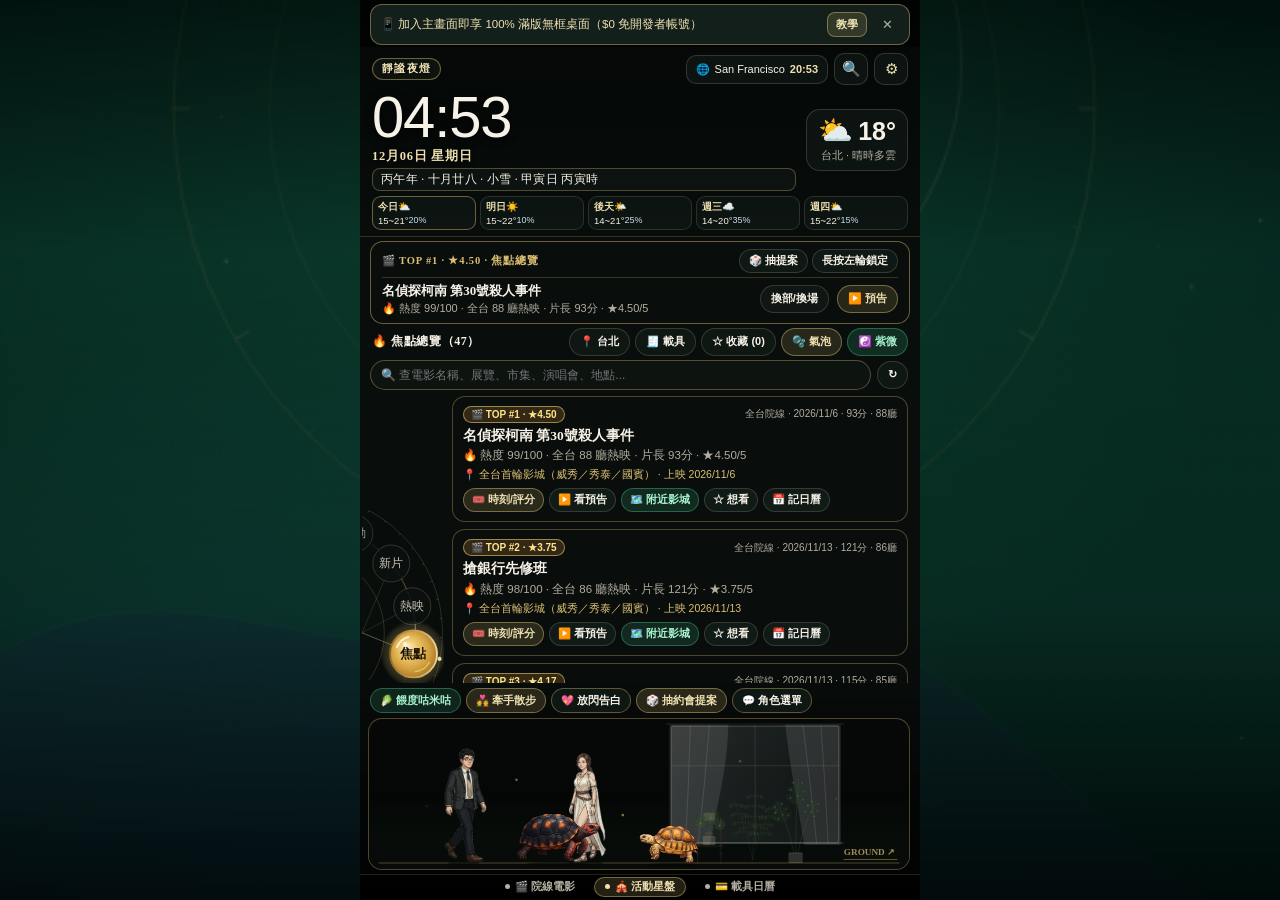
==== launchert-apple/index.html @ ed12f8f9 "Deploy LauncherT Apple iOS PWA v1.0.27 (2026-11-19 18:49:48)" ====
<!DOCTYPE html>
<html lang="zh-Hant">
<head>
  <meta charset="UTF-8" />
  <meta
    name="viewport"
    content="width=device-width, initial-scale=1.0, maximum-scale=1.0, user-scalable=no, viewport-fit=cover"
  />
  <meta name="apple-mobile-web-app-capable" content="yes" />
  <meta name="mobile-web-app-capable" content="yes" />
  <meta name="apple-mobile-web-app-status-bar-style" content="black-translucent" />
  <meta name="apple-mobile-web-app-title" content="LauncherT" />
  <meta name="theme-color" content="#090E0C" />
  <meta
    name="description"
    content="LauncherT 子夜天文台 iOS — 全台院線電影、新片預告、週末新活動、載具條碼與八字曆法探索中心"
  />
  <link rel="apple-touch-icon" sizes="180x180" href="./assets/icon-180.png" />
  <link rel="icon" type="image/png" sizes="512x512" href="./assets/icon-512.png" />
  <link rel="manifest" href="./manifest.webmanifest" />
  <title>LauncherT · 子夜天文台電影與新活動探索</title>
  <style>html,body{color:#f7f2e7;-webkit-tap-highlight-color:transparent;-webkit-touch-callout:none;overscroll-behavior:none;background-color:#090e0c;width:100%;height:100%;margin:0;padding:0;overflow:hidden}#app{width:100%;height:100dvh;min-height:100%}</style>
  <script type="module" crossorigin src="./assets/index-nwGHbJ0a.js"></script>
  <link rel="stylesheet" crossorigin href="./assets/index--w1NxmTf.css">
</head>
<body>
  <div id="app"></div>
</body>
</html>
---- launchert-apple/assets/index--w1NxmTf.css ----
:root{--oled-black:#000;--surface-dark:#090e0c;--surface-elevated:#14211c;--glass-card-bg:rgba(10, 14, 12, var(--card-alpha,.88));--glass-dock-bg:#0b1210d6;--glass-pill-bg:#101815c7;--scrim-drawer:#070a09f5;--brass:#dec074;--brass-light:#efe0b1;--brass-mid:#c39b4b;--brass-dark:#7e5f24;--brass-hairline:#dec07473;--platinum-stroke:#cbc0a633;--ivory:#f7f2e7;--text-secondary:#b3aea0;--text-muted:#7a766b;--emerald:#2e7d5b;--racing-green:#1c3d31;--amber:#c88a3b;--rose:#b85d43;--slate-blue:#7fa3b8;--hero-clock-size:58px;--safe-top:env(safe-area-inset-top,0px);--safe-bottom:env(safe-area-inset-bottom,0px);--safe-left:env(safe-area-inset-left,0px);--safe-right:env(safe-area-inset-right,0px);--font-sans:-apple-system, BlinkMacSystemFont, "SF Pro Text", "PingFang TC", "Noto Sans TC", sans-serif;--font-display:-apple-system, BlinkMacSystemFont, "SF Pro Display", "PingFang TC", sans-serif;--font-serif:"Songti TC", "Noto Serif TC", "PMingLiU", Georgia, serif;--font-mono:ui-monospace, "SF Mono", Menlo, monospace}*,:before,:after{box-sizing:border-box;-webkit-tap-highlight-color:transparent}html,body{background:var(--surface-dark);width:100%;height:100%;color:var(--ivory);font-family:var(--font-sans);-webkit-font-smoothing:antialiased;-webkit-user-select:none;user-select:none;touch-action:manipulation;margin:0;padding:0;overflow:hidden}button,input,select,textarea{color:inherit;font-family:inherit}button{cursor:pointer;background:0 0;border:none;padding:0}input,textarea,select{-webkit-user-select:text;user-select:text}.hidden{display:none!important}.serif{font-family:var(--font-serif)}.mono{font-family:var(--font-mono)}.launcher-shell{background:var(--surface-dark);width:100%;max-width:560px;height:100dvh;padding-top:var(--safe-top);padding-bottom:var(--safe-bottom);padding-left:var(--safe-left);padding-right:var(--safe-right);flex-direction:column;margin:0 auto;display:flex;position:relative;overflow:hidden}.wallpaper-layer{z-index:0;background-color:var(--surface-dark);pointer-events:none;background-position:50%;background-repeat:no-repeat;background-size:cover;transition:background-image .45s;position:fixed;inset:0}.wallpaper-scrim{z-index:1;pointer-events:none;background:linear-gradient(#000000b8 0%,#090e0c75 28%,#090e0c8f 68%,#000000d6 100%);position:fixed;inset:0}.launcher-foreground{z-index:2;flex-direction:column;flex:1;min-height:0;display:flex;position:relative}.ios-install-banner{border:.8px solid var(--brass-hairline);color:var(--brass-light);background:#14211cf0;border-radius:12px;align-items:center;gap:8px;margin:4px 10px 2px;padding:7px 10px;font-size:11.5px;line-height:1.35;display:flex;box-shadow:0 4px 16px #00000073}.ios-install-banner__text{flex:1;min-width:0}.ios-install-banner__btn{border:.8px solid var(--brass-hairline);color:var(--brass-light);background:#dec07429;border-radius:8px;flex-shrink:0;padding:4px 8px;font-size:11px;font-weight:600}.ios-install-banner__close{width:24px;height:24px;color:var(--text-secondary);border-radius:999px;flex-shrink:0;place-items:center;font-size:13px;display:grid}.hero-console{background:linear-gradient(#060a08c7 0%,#090e0c6b 100%);border-bottom:.8px solid #dec07438;flex-shrink:0;padding:6px 12px}.hero-console.is-compact{--hero-clock-size:46px;padding:4px 12px}.hero-console.is-hidden-card{padding:4px 12px}.hero-topbar{align-items:center;gap:6px;display:flex}.hero-greeting-pill{background:var(--glass-pill-bg);border:.8px solid var(--brass-hairline);color:var(--brass-light);font-family:var(--font-serif);letter-spacing:.12em;text-shadow:0 1px 3px #000000bf;border-radius:999px;padding:3px 9px;font-size:10.5px;font-weight:700}.hero-spacer{flex:1}.hero-tz-pill{background:var(--glass-pill-bg);border:.8px solid var(--platinum-stroke);border-radius:10px;align-items:center;gap:5px;height:29px;padding:0 9px;font-size:11px;display:inline-flex}.hero-tz-pill__city{color:var(--ivory);text-overflow:ellipsis;white-space:nowrap;max-width:84px;overflow:hidden}.hero-tz-pill__time{color:var(--brass-light);font-variant-numeric:tabular-nums;font-weight:700}.hero-icon-btn{background:var(--glass-pill-bg);border:.8px solid var(--platinum-stroke);width:34px;height:32px;color:var(--brass-light);border-radius:10px;justify-content:center;align-items:center;font-size:15px;transition:transform .12s,border-color .15s;display:inline-flex}.hero-icon-btn:active{border-color:var(--brass);transform:scale(.94)}.hero-main-row{justify-content:space-between;align-items:center;gap:10px;margin-top:4px;display:flex}.hero-clock-zone{flex-direction:column;flex:1;min-width:0;display:flex}.hero-clock{font-family:var(--font-display);font-size:var(--hero-clock-size);letter-spacing:-.02em;font-variant-numeric:tabular-nums;color:var(--ivory);text-shadow:0 2px 10px #000000d9;font-weight:300;line-height:.98}.hero-date-line{font-family:var(--font-serif);letter-spacing:.06em;color:var(--brass-light);text-shadow:0 1px 4px #000000d9;margin-top:2px;font-size:12.5px;font-weight:700}.hero-bazi-pill{color:var(--ivory);font-family:var(--font-serif);letter-spacing:.03em;text-align:left;white-space:nowrap;text-overflow:ellipsis;background:#101815ad;border:.8px solid #dec07452;border-radius:8px;max-width:100%;margin-top:3px;padding:3px 8px;font-size:11.5px;overflow:hidden}.hero-bazi-pill:active{border-color:var(--brass)}.hero-weather-zone{background:var(--glass-pill-bg);border:.8px solid var(--platinum-stroke);border-radius:14px;flex-direction:column;flex-shrink:0;align-items:flex-end;min-width:96px;padding:7px 11px;display:flex}.hero-weather-top{align-items:center;gap:5px;display:flex}.hero-weather-icon{font-size:28px;line-height:1}.hero-weather-temp{font-variant-numeric:tabular-nums;color:var(--ivory);font-size:25px;font-weight:700}.hero-weather-badge{color:var(--text-secondary);white-space:nowrap;margin-top:2px;font-size:11px}.hero-forecast-strip{grid-template-columns:repeat(5,minmax(0,1fr));gap:4px;margin-top:5px;display:grid}.forecast-slot{background:var(--glass-pill-bg);border:.8px solid #cbc0a629;border-radius:9px;flex-direction:column;gap:1px;padding:3px 5px;display:flex}.forecast-slot.is-today{border-color:var(--brass-hairline)}.forecast-slot__top{color:var(--brass-light);justify-content:space-between;align-items:center;font-size:10px;font-weight:700;display:flex}.forecast-slot__bottom{font-variant-numeric:tabular-nums;color:var(--ivory);justify-content:space-between;align-items:center;font-size:9.5px;display:flex}.forecast-slot__rain{color:#cbe0ec;font-size:9px}.pages-viewport{flex:1;width:100%;min-height:0;position:relative;overflow:hidden}.pages-track{will-change:transform;width:300%;height:100%;transition:transform .28s cubic-bezier(.22,1,.36,1);display:flex}.pages-track.is-dragging{transition:none}.launcher-page{flex-direction:column;flex-shrink:0;width:33.3333%;height:100%;min-height:0;display:flex;overflow:hidden}.page-dots-bar{background:#00000085;border-top:.8px solid #dec07429;flex-shrink:0;justify-content:center;align-items:center;gap:8px;height:26px;padding:2px 12px 4px;display:flex}.page-dot-pill{height:20px;color:var(--text-secondary);border:.8px solid #0000;border-radius:999px;align-items:center;gap:5px;padding:0 10px;font-size:10.5px;font-weight:600;transition:all .18s;display:inline-flex}.page-dot-pill.is-active{color:var(--brass-light);border-color:var(--brass-hairline);background:#dec07429}.page-dot-pill__dot{background:currentColor;border-radius:50%;width:5px;height:5px}.glass-card{background:var(--glass-card-bg);border:.8px solid var(--brass-hairline);border-radius:14px;box-shadow:0 8px 24px #0000007a}.pill-btn{border:.8px solid var(--platinum-stroke);height:28px;color:var(--ivory);white-space:nowrap;background:#111916db;border-radius:999px;justify-content:center;align-items:center;gap:4px;padding:0 10px;font-size:11px;font-weight:600;display:inline-flex}.pill-btn.is-gold{color:var(--brass-light);border-color:var(--brass-hairline);background:#dec07424}.pill-btn.is-emerald{color:#a7f3d0;background:#2e7d5b47;border-color:#2e7d5bb8}.pill-btn.is-amber{color:#fcd34d;background:#c88a3b33;border-color:#c88a3ba6}.pill-btn.is-rose{color:#fecaca;background:#b85d4333;border-color:#b85d43a6}.pill-btn:active{transform:scale(.96)}.pulse-page{gap:6px;padding:6px 12px}.pulse-masthead{background:var(--glass-card-bg);border:.8px solid #dec0744d;border-left:3px solid var(--brass);border-radius:12px;flex-shrink:0;justify-content:space-between;align-items:center;gap:8px;padding:6px 10px;display:flex}.pulse-masthead__text{font-family:var(--font-serif);color:var(--ivory);font-size:13px;font-weight:700;line-height:1.35}.pulse-chips-row{scrollbar-width:none;flex-shrink:0;align-items:center;gap:6px;padding:2px 0;display:flex;overflow-x:auto}.pulse-chips-row::-webkit-scrollbar{display:none}.pulse-chip{border:.8px solid var(--platinum-stroke);height:30px;color:var(--text-secondary);background:#121b17cc;border-radius:999px;flex-shrink:0;padding:0 11px;font-size:11.5px;font-weight:600}.pulse-chip.is-active{border-color:var(--brass);color:var(--brass-light);background:#dec07438}.pulse-list{-webkit-overflow-scrolling:touch;flex-direction:column;flex:1;gap:8px;min-height:0;padding-right:2px;display:flex;overflow-y:auto}.pulse-card{background:var(--glass-card-bg);text-align:left;border:.8px solid #dec07447;border-radius:14px;flex-direction:column;gap:5px;width:100%;padding:10px 12px;display:flex}.pulse-card:active{border-color:var(--brass)}.pulse-card__top{justify-content:space-between;align-items:center;gap:6px;display:flex}.pulse-card__tag{border:.8px solid var(--brass-hairline);color:var(--brass-light);background:#dec07429;border-radius:999px;padding:2px 8px;font-size:10px;font-weight:700}.pulse-card__meta{color:var(--text-secondary);font-size:10.5px}.pulse-card__title{font-family:var(--font-serif);color:var(--ivory);font-size:14px;font-weight:700;line-height:1.3}.pulse-card__subtitle{color:var(--text-secondary);font-size:12px;line-height:1.4}.pulse-card__footer{color:var(--brass);justify-content:space-between;align-items:center;gap:8px;margin-top:2px;font-size:11px;display:flex}.pulse-footer-bar{flex-shrink:0;align-items:center;gap:8px;padding-top:2px;display:flex}.pulse-updated-label{min-width:0;color:var(--text-secondary);white-space:nowrap;text-overflow:ellipsis;flex:1;font-size:11px;overflow:hidden}.home-page{gap:4px;padding:4px 10px 4px 2px}.need-card{background:var(--glass-card-bg);border:.8px solid var(--brass-hairline);border-radius:13px;flex-shrink:0;margin-left:8px;padding:7px 11px}.need-card__head{justify-content:space-between;align-items:center;gap:6px;display:flex}.need-card__kicker{font-family:var(--font-serif);letter-spacing:.08em;color:var(--brass);text-overflow:ellipsis;white-space:nowrap;font-size:10.5px;font-weight:700;overflow:hidden}.need-card__lock-pill{border:.8px solid var(--platinum-stroke);height:24px;color:var(--ivory);white-space:nowrap;background:#121b17e0;border-radius:999px;padding:0 9px;font-size:10.5px;font-weight:700}.need-card__lock-pill.is-locked{border-color:var(--emerald);color:#a7f3d0;background:#2e7d5b57}.need-card__rule{background:#dec07438;height:.8px;margin:4px 0}.need-card__body{align-items:center;gap:8px;display:flex}.need-card__copy{flex:1;min-width:0}.need-card__title{font-family:var(--font-serif);color:var(--ivory);white-space:nowrap;text-overflow:ellipsis;font-size:13px;font-weight:700;overflow:hidden}.need-card__sub{color:var(--text-secondary);white-space:nowrap;text-overflow:ellipsis;margin-top:1px;font-size:11px;overflow:hidden}.home-section-bar{flex-wrap:wrap;flex-shrink:0;align-items:center;gap:5px;padding:0 2px 0 10px;display:flex}.home-section-bar__title{min-width:0;font-family:var(--font-serif);letter-spacing:.05em;color:var(--ivory);white-space:nowrap;text-overflow:ellipsis;flex:110px;font-size:12px;font-weight:700;overflow:hidden}.home-search-row{flex-shrink:0;align-items:center;gap:6px;padding:0 2px 0 8px;display:flex}.home-search-input{min-width:0;height:30px;color:var(--ivory);background:#0e1512db;border:.8px solid #dec07457;border-radius:999px;outline:none;flex:1;padding:0 10px;font-size:12px}.home-search-input:focus{border-color:var(--brass)}.discovery-cards-scroll{-webkit-overflow-scrolling:touch;flex-direction:column;gap:7px;width:100%;height:100%;padding:2px 2px 6px 4px;display:flex;overflow-y:auto}.discovery-card{background:var(--glass-card-bg);text-align:left;cursor:pointer;border:.8px solid #dec07452;border-radius:13px;flex-direction:column;flex-shrink:0;gap:4px;padding:9px 10px;display:flex}.discovery-card:active{border-color:var(--brass)}.discovery-card__top{justify-content:space-between;align-items:center;gap:6px;display:flex}.discovery-card__badge{border:.8px solid var(--brass-hairline);color:var(--brass-light);white-space:nowrap;background:#dec07429;border-radius:999px;padding:2px 7px;font-size:10px;font-weight:700}.discovery-card__badge.is-movie{color:#fde68a;background:#c88a3b38;border-color:#f5d57a8c}.discovery-card__badge.is-event{color:#a7f3d0;background:#2e7d5b47;border-color:#6ee7b773}.discovery-card__meta{color:var(--text-secondary);white-space:nowrap;text-overflow:ellipsis;font-size:10px;overflow:hidden}.discovery-card__title{font-family:var(--font-serif);color:var(--ivory);font-size:13.5px;font-weight:700;line-height:1.3}.discovery-card__sub{color:var(--text-secondary);-webkit-line-clamp:2;-webkit-box-orient:vertical;font-size:11.5px;line-height:1.38;display:-webkit-box;overflow:hidden}.discovery-card__venue{color:var(--brass);white-space:nowrap;text-overflow:ellipsis;font-size:10.5px;overflow:hidden}.discovery-card__actions{flex-wrap:wrap;align-items:center;gap:5px;margin-top:2px;display:flex}.mini-action-btn{border:.8px solid var(--platinum-stroke);height:24px;color:var(--ivory);white-space:nowrap;background:#121c18e6;border-radius:999px;align-items:center;gap:3px;padding:0 8px;font-size:10.5px;font-weight:600;display:inline-flex}.mini-action-btn.is-gold{color:var(--brass-light);border-color:var(--brass-hairline);background:#dec07429}.mini-action-btn.is-emerald{color:#a7f3d0;background:#2e7d5b40;border-color:#2e7d5bb8}.mini-action-btn.is-saved,.discovery-card__fav-btn.is-saved{color:#fde68a;background:#c88a3b57;border-color:#f5d57ac7}.date-combo-banner{background:#0e1814e0;border:.8px solid #dec0746b;border-radius:10px;flex-direction:column;gap:4px;margin-top:6px;padding:7px 9px;display:flex}.date-combo-row{color:var(--ivory);justify-content:space-between;align-items:center;gap:6px;font-size:11px;display:flex}.cinema-quick-strip{scrollbar-width:none;flex-shrink:0;align-items:center;gap:6px;padding:2px 0;display:flex;overflow-x:auto}.cinema-quick-strip::-webkit-scrollbar{display:none}.drawer-discovery-list{-webkit-overflow-scrolling:touch;flex-direction:column;flex:1;gap:8px;min-width:0;min-height:0;padding:6px 2px 10px 4px;display:flex;overflow-y:auto}.home-thumb-zone{flex:1;align-items:stretch;gap:4px;min-height:0;display:flex}.arc-wheel-wrap{flex-shrink:0;width:82px;position:relative}.arc-wheel-canvas{touch-action:none;width:100%;height:100%;display:block}.home-apps-stage{flex:1;min-width:0;min-height:0;position:relative;overflow:hidden}.bubble-grid-canvas{touch-action:pan-y;width:100%;height:100%;display:block}.home-matrix-grid{align-content:end;gap:6px;width:100%;height:100%;padding:4px 2px;display:grid;overflow-y:auto}.app-tile-btn{border-radius:12px;flex-direction:column;justify-content:center;align-items:center;gap:3px;padding:4px 2px;transition:transform .12s;display:flex}.app-tile-btn:active{transform:scale(.92)}.app-tile-orb{background:radial-gradient(circle at 32% 28%,#24342cf0,#090e0cf5);border:.9px solid #dec0748f;border-radius:50%;place-items:center;display:grid;box-shadow:inset 0 1px 2px #ffffff24,0 4px 12px #00000073}.app-tile-label{max-width:100%;color:var(--ivory);text-align:center;white-space:nowrap;text-overflow:ellipsis;text-shadow:0 1px 3px #000000e6;font-size:10.5px;line-height:1.15;overflow:hidden}.companion-action-bar{scrollbar-width:none;flex-shrink:0;align-items:center;gap:5px;margin-left:6px;padding:1px 2px;display:flex;overflow-x:auto}.companion-action-bar::-webkit-scrollbar{display:none}.companion-action-pill{height:25px;color:var(--ivory);white-space:nowrap;background:#101a16e6;border:.8px solid #dec07461;border-radius:999px;flex-shrink:0;align-items:center;gap:3px;padding:0 9px;font-size:10.5px;font-weight:600;display:inline-flex}.companion-action-pill.is-gold{color:var(--brass-light);border-color:var(--brass-hairline);background:#dec07429}.companion-action-pill.is-emerald{color:#a7f3d0;background:#2e7d5b3d;border-color:#2e7d5bb8}.companion-action-pill:active{transform:scale(.95)}.walk-strip-wrap{background:#060a08ad;border:.8px solid #dec07457;border-radius:14px;flex-shrink:0;height:152px;margin-left:6px;position:relative;overflow:hidden}.walk-strip-canvas{width:100%;height:152px;display:block}.wallet-calendar-page{-webkit-overflow-scrolling:touch;gap:10px;padding:6px 10px 14px;overflow-y:auto}.wallet-card{flex-direction:column;gap:8px;padding:10px;display:flex}.wallet-card__header{justify-content:space-between;align-items:center;gap:8px;display:flex}.wallet-card__title{font-family:var(--font-serif);color:var(--ivory);font-size:13.5px;font-weight:700}.wallet-mode-tabs{border:.8px solid var(--platinum-stroke);background:#0b1210e6;border-radius:999px;gap:4px;padding:2px;display:inline-flex}.wallet-mode-tab{height:24px;color:var(--text-secondary);border-radius:999px;padding:0 10px;font-size:11px;font-weight:700}.wallet-mode-tab.is-active{color:var(--brass-light);background:#dec0743d}.vip-chips-strip{scrollbar-width:none;align-items:center;gap:6px;display:flex;overflow-x:auto}.vip-chips-strip::-webkit-scrollbar{display:none}.vip-chip{border:.8px solid var(--platinum-stroke);height:27px;color:var(--ivory);background:#121b17db;border-radius:999px;flex-shrink:0;align-items:center;gap:4px;padding:0 10px;font-size:11px;display:inline-flex}.vip-chip.is-active{border-color:var(--brass);color:var(--brass-light);background:#dec07433}.barcode-dual-frame{background:#000;border:1px solid #dec0747a;border-radius:14px;flex-direction:column;padding:5px;display:flex}.barcode-white-pad{color:#0f172a;background:#fff;border-radius:10px;flex-direction:column;align-items:center;gap:5px;padding:8px 12px;display:flex}.barcode-pad__head{justify-content:space-between;align-items:center;gap:8px;width:100%;display:flex}.barcode-pad__title{color:#0f172a;font-size:12.5px;font-weight:700}.barcode-pad__badge{color:#334155;background:#e2e8f0;border-radius:6px;padding:2px 6px;font-size:9.5px;font-weight:700}.barcode-svg-box{background:#fff;justify-content:center;align-items:center;width:100%;min-height:62px;display:flex}.barcode-svg-box svg{max-width:100%;height:auto;max-height:82px;display:block}.barcode-svg-box.is-qr svg{width:110px;height:110px;max-height:110px}.barcode-code-text{font-family:var(--font-mono);letter-spacing:.1em;color:#0f172a;font-size:13px;font-weight:700}.barcode-anti-misscan-gap{background:#000;height:14px}.vip-carousel-bar{align-items:center;gap:6px;width:100%;display:flex}.vip-nav-btn{color:#1e293b;background:#e2e8f0;border-radius:6px;place-items:center;width:26px;height:24px;font-size:11px;font-weight:700;display:grid}.vip-indicator{color:#475569;font-size:10.5px;font-weight:700}.wallet-actions-grid{grid-template-columns:repeat(4,minmax(0,1fr));gap:6px;display:grid}.fullscreen-barcode-modal{z-index:1200;padding:calc(var(--safe-top) + 8px) 12px calc(var(--safe-bottom) + 12px);background:#000;flex-direction:column;display:flex;position:fixed;inset:0}.fs-barcode-topbar{justify-content:space-between;align-items:center;gap:8px;height:36px;margin-bottom:6px;display:flex}.fs-brightness-pill{color:#fcd34d;background:#fcd34d29;border:.8px solid #fcd34d73;border-radius:999px;padding:4px 10px;font-size:11.5px;font-weight:700}.fs-close-btn{color:#f8fafc;background:#1e293b;border:.8px solid #f8fafc40;border-radius:999px;height:28px;padding:0 12px;font-size:12px;font-weight:700}.fs-white-pad{color:#0f172a;background:#fff;border-radius:14px;flex-direction:column;align-items:center;gap:8px;padding:14px 16px;display:flex}.fs-white-pad .barcode-svg-box svg{max-height:98px}.fs-white-pad .barcode-svg-box.is-qr svg{width:148px;height:148px;max-height:148px}.fs-white-pad .barcode-code-text{letter-spacing:.14em;font-size:17px}.fs-anti-misscan-gap{color:#475569;letter-spacing:.12em;background:#000;flex:1;justify-content:center;align-items:center;min-height:48px;font-size:10.5px;display:flex}.calendar-card{flex-direction:column;gap:8px;padding:12px;display:flex}.calendar-header{align-items:center;gap:6px;display:flex}.calendar-month-title{text-align:center;font-family:var(--font-serif);color:var(--ivory);flex:1;font-size:15px;font-weight:700}.calendar-nav-btn{background:var(--glass-pill-bg);border:.8px solid var(--platinum-stroke);width:30px;height:30px;color:var(--ivory);border-radius:9px;font-size:12px;font-weight:700}.calendar-weekdays{text-align:center;color:var(--text-secondary);grid-template-columns:repeat(7,minmax(0,1fr));font-size:11px;font-weight:700;display:grid}.calendar-weekdays span:first-child{color:var(--rose)}.calendar-weekdays span:last-child{color:var(--slate-blue)}.calendar-grid{grid-template-columns:repeat(7,minmax(0,1fr));gap:4px;display:grid}.cal-cell{background:#1018158f;border:.8px solid #0000;border-radius:10px;flex-direction:column;justify-content:center;align-items:center;gap:1px;min-height:48px;padding:4px 2px;display:flex;position:relative}.cal-cell.is-other-month{opacity:.35}.cal-cell.is-today{border-color:var(--brass);background:#dec07429}.cal-cell.is-selected{border-color:var(--emerald);background:#2e7d5b52}.cal-cell__day{font-variant-numeric:tabular-nums;color:var(--ivory);font-size:13px;font-weight:700}.cal-cell__sub{color:var(--text-secondary);text-overflow:ellipsis;white-space:nowrap;max-width:100%;font-size:9px;line-height:1.1;overflow:hidden}.cal-cell__sub.is-term{color:var(--brass-light);font-weight:700}.cal-cell__sub.is-holiday{color:#fca5a5;font-weight:700}.cal-cell__memo-dot{background:var(--emerald);border-radius:50%;width:5px;height:5px;position:absolute;top:4px;right:4px}.cal-memo-strip{background:var(--glass-pill-bg);border:.8px solid var(--platinum-stroke);border-radius:11px;justify-content:space-between;align-items:center;gap:8px;padding:8px 10px;display:flex}.cal-memo-strip__info{flex:1;min-width:0}.cal-memo-strip__date{color:var(--brass-light);font-size:12px;font-weight:700}.cal-memo-strip__text{color:var(--text-secondary);word-break:break-word;margin-top:2px;font-size:11.5px}.shichen-card{background:#101a16d9;border:.8px solid #dec07457;border-radius:12px;flex-direction:column;gap:4px;padding:10px 12px;display:flex}.shichen-card__head{font-family:var(--font-serif);color:var(--brass-light);justify-content:space-between;align-items:center;font-size:12.5px;font-weight:700;display:flex}.shichen-card__tip{color:var(--text-secondary);font-size:11.5px;line-height:1.45}.drawer-overlay{z-index:800;background:var(--scrim-drawer);padding-top:calc(var(--safe-top) + 6px);padding-bottom:calc(var(--safe-bottom) + 8px);opacity:0;pointer-events:none;flex-direction:column;transition:transform .28s cubic-bezier(.22,1,.36,1),opacity .2s;display:flex;position:fixed;inset:0;transform:translateY(100%)}.drawer-overlay.is-open{opacity:1;pointer-events:auto;transform:translateY(0)}.drawer-handle{background:#dec0746b;border-radius:999px;width:40px;height:4px;margin:0 auto 6px}.drawer-compact-bar{border-bottom:.8px solid #dec07433;align-items:center;gap:6px;padding:0 14px 6px;display:flex}.drawer-compact-clock{font-variant-numeric:tabular-nums;color:var(--ivory);font-size:16px;font-weight:600}.drawer-compact-bazi{min-width:0;font-family:var(--font-serif);color:var(--brass);white-space:nowrap;text-overflow:ellipsis;flex:1;font-size:11.5px;overflow:hidden}.drawer-compact-pill{background:var(--glass-pill-bg);border:.8px solid var(--platinum-stroke);color:var(--text-secondary);border-radius:999px;padding:3px 8px;font-size:10.5px}.drawer-main{flex:1;align-items:stretch;gap:4px;min-height:0;padding-right:10px;display:flex}.drawer-grid-scroll{-webkit-overflow-scrolling:touch;flex-direction:column;flex:1;justify-content:flex-end;min-width:0;min-height:0;padding:8px 0;display:flex;overflow-y:auto}.drawer-grid{gap:6px;width:100%;display:grid}.drawer-grid.is-preset-8x7{gap:4px}.drawer-edit-bar{scrollbar-width:none;flex-shrink:0;align-items:center;gap:6px;padding:6px 12px;display:flex;overflow-x:auto}.drawer-edit-bar::-webkit-scrollbar{display:none}.drawer-search-bar{flex-shrink:0;align-items:center;gap:8px;padding:0 12px;display:flex}.drawer-search-box{background:var(--glass-pill-bg);border:.8px solid var(--brass-hairline);border-radius:999px;flex:1;align-items:center;gap:8px;height:42px;padding:0 12px;display:flex}.drawer-search-input{min-width:0;color:var(--ivory);background:0 0;border:none;outline:none;flex:1;font-size:13.5px}.drawer-close-btn{background:var(--glass-pill-bg);border:.8px solid var(--brass-hairline);width:42px;height:42px;color:var(--ivory);border-radius:50%;place-items:center;font-size:16px;display:grid}.modal-backdrop{z-index:1000;padding:12px 10px calc(var(--safe-bottom) + 10px);background:#000000c7;justify-content:center;align-items:flex-end;display:flex;position:fixed;inset:0}.modal-sheet{border:.8px solid var(--brass-hairline);background:#0d1411;border-radius:18px;flex-direction:column;width:100%;max-width:520px;max-height:86dvh;display:flex;overflow:hidden;box-shadow:0 20px 50px #000c}.modal-header{border-bottom:.8px solid #dec0743d;flex-shrink:0;justify-content:space-between;align-items:center;gap:8px;padding:12px 14px;display:flex}.modal-title{font-family:var(--font-serif);color:var(--brass-light);font-size:15px;font-weight:700}.modal-close{width:30px;height:30px;color:var(--ivory);background:#ffffff14;border-radius:50%;place-items:center;font-size:14px;display:grid}.modal-body{-webkit-overflow-scrolling:touch;flex-direction:column;flex:1;gap:10px;min-height:0;padding:12px 14px;display:flex;overflow-y:auto}.modal-section{border:.8px solid var(--platinum-stroke);background:#14211c8f;border-radius:12px;flex-direction:column;gap:8px;padding:10px 12px;display:flex}.modal-section__title{color:var(--brass-light);font-size:12.5px;font-weight:700}.field-row{justify-content:space-between;align-items:center;gap:10px;font-size:12.5px;display:flex}.field-input,.field-select,.field-textarea{border:.8px solid var(--platinum-stroke);width:100%;color:var(--ivory);background:#070a09e0;border-radius:10px;outline:none;padding:8px 10px;font-size:13px}.field-input:focus,.field-select:focus,.field-textarea:focus{border-color:var(--brass)}.toggle-switch{border:.8px solid var(--platinum-stroke);background:#7a766b73;border-radius:999px;width:44px;height:24px;transition:background .2s;position:relative}.toggle-switch:after{content:"";background:var(--ivory);border-radius:50%;width:18px;height:18px;transition:transform .2s;position:absolute;top:2px;left:2px}.toggle-switch.is-on{background:var(--emerald);border-color:#6ee7b7}.toggle-switch.is-on:after{transform:translate(20px)}.wallpaper-grid{grid-template-columns:repeat(3,minmax(0,1fr));gap:8px;display:grid}.wallpaper-thumb-card{border:.8px solid var(--platinum-stroke);text-align:left;background:#090e0ce6;border-radius:10px;flex-direction:column;display:flex;overflow:hidden}.wallpaper-thumb-card.is-active{border-color:var(--brass);box-shadow:0 0 0 1px var(--brass)}.wallpaper-thumb-card img{aspect-ratio:9/14;object-fit:cover;width:100%;display:block}.wallpaper-thumb-card__label{color:var(--ivory);white-space:nowrap;text-overflow:ellipsis;padding:4px 5px;font-size:10px;overflow:hidden}.template-grid{grid-template-columns:repeat(2,minmax(0,1fr));gap:8px;display:grid}.template-card{border:.8px solid var(--platinum-stroke);text-align:left;background:#101815db;border-radius:12px;flex-direction:column;gap:3px;padding:9px;display:flex}.template-card:active{border-color:var(--brass)}.app-picker-list{flex-direction:column;gap:6px;display:flex}.app-picker-row{border:.8px solid var(--platinum-stroke);background:#101815b8;border-radius:10px;align-items:center;gap:10px;padding:7px 9px;display:flex}.app-picker-row__meta{flex:1;min-width:0}.app-picker-row__name{color:var(--ivory);font-size:13px;font-weight:600}.app-picker-row__scheme{color:var(--text-secondary);white-space:nowrap;text-overflow:ellipsis;font-size:10.5px;overflow:hidden}.bazi-breakdown-pre{white-space:pre-wrap;font-family:var(--font-serif);color:var(--ivory);margin:0;font-size:12.5px;line-height:1.6}.toast-pill{left:50%;bottom:calc(var(--safe-bottom) + 56px);z-index:2000;border:.8px solid var(--brass);max-width:min(88vw,420px);color:var(--brass-light);text-align:center;opacity:0;pointer-events:none;background:#0d1411f5;border-radius:999px;padding:8px 14px;font-size:12px;font-weight:600;transition:opacity .18s,transform .18s;position:fixed;transform:translate(-50%,14px);box-shadow:0 8px 24px #000000a6}.toast-pill.is-visible{opacity:1;transform:translate(-50%)}
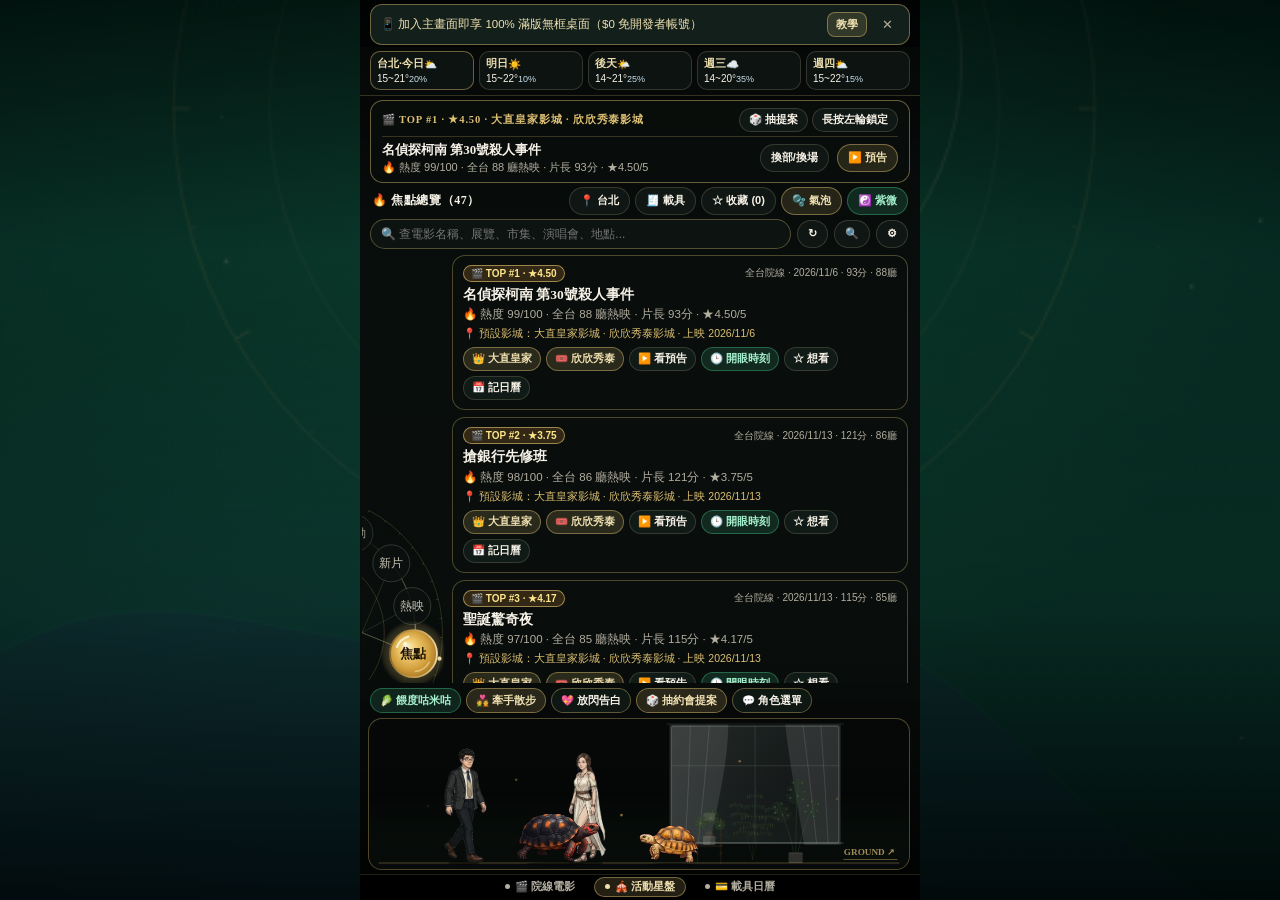
==== commit 615c57df: "Deploy LauncherT Apple iOS PWA v1.0.27 (2026-11-19 19:59:06)" ====
--- a/launchert-apple/index.html
+++ b/launchert-apple/index.html
@@ -20,8 +20,8 @@
   <link rel="manifest" href="./manifest.webmanifest" />
   <title>LauncherT · 子夜天文台電影與新活動探索</title>
   <style>html,body{color:#f7f2e7;-webkit-tap-highlight-color:transparent;-webkit-touch-callout:none;overscroll-behavior:none;background-color:#090e0c;width:100%;height:100%;margin:0;padding:0;overflow:hidden}#app{width:100%;height:100dvh;min-height:100%}</style>
-  <script type="module" crossorigin src="./assets/index-nwGHbJ0a.js"></script>
-  <link rel="stylesheet" crossorigin href="./assets/index--w1NxmTf.css">
+  <script type="module" crossorigin src="./assets/index-DMq0l-QY.js"></script>
+  <link rel="stylesheet" crossorigin href="./assets/index-CAUUmVRo.css">
 </head>
 <body>
   <div id="app"></div>
--- a/launchert-apple/assets/index-CAUUmVRo.css
+++ b/launchert-apple/assets/index-CAUUmVRo.css
@@ -0,0 +1 @@
+:root{--oled-black:#000;--surface-dark:#090e0c;--surface-elevated:#14211c;--glass-card-bg:rgba(10, 14, 12, var(--card-alpha,.88));--glass-dock-bg:#0b1210d6;--glass-pill-bg:#101815c7;--scrim-drawer:#070a09f5;--brass:#dec074;--brass-light:#efe0b1;--brass-mid:#c39b4b;--brass-dark:#7e5f24;--brass-hairline:#dec07473;--platinum-stroke:#cbc0a633;--ivory:#f7f2e7;--text-secondary:#b3aea0;--text-muted:#7a766b;--emerald:#2e7d5b;--racing-green:#1c3d31;--amber:#c88a3b;--rose:#b85d43;--slate-blue:#7fa3b8;--hero-clock-size:58px;--safe-top:env(safe-area-inset-top,0px);--safe-bottom:env(safe-area-inset-bottom,0px);--safe-left:env(safe-area-inset-left,0px);--safe-right:env(safe-area-inset-right,0px);--font-sans:-apple-system, BlinkMacSystemFont, "SF Pro Text", "PingFang TC", "Noto Sans TC", sans-serif;--font-display:-apple-system, BlinkMacSystemFont, "SF Pro Display", "PingFang TC", sans-serif;--font-serif:"Songti TC", "Noto Serif TC", "PMingLiU", Georgia, serif;--font-mono:ui-monospace, "SF Mono", Menlo, monospace}*,:before,:after{box-sizing:border-box;-webkit-tap-highlight-color:transparent}html,body{background:var(--surface-dark);width:100%;height:100%;color:var(--ivory);font-family:var(--font-sans);-webkit-font-smoothing:antialiased;-webkit-user-select:none;user-select:none;touch-action:manipulation;margin:0;padding:0;overflow:hidden}button,input,select,textarea{color:inherit;font-family:inherit}button{cursor:pointer;background:0 0;border:none;padding:0}input,textarea,select{-webkit-user-select:text;user-select:text}.hidden{display:none!important}.serif{font-family:var(--font-serif)}.mono{font-family:var(--font-mono)}.launcher-shell{background:var(--surface-dark);width:100%;max-width:560px;height:100dvh;padding-top:var(--safe-top);padding-bottom:var(--safe-bottom);padding-left:var(--safe-left);padding-right:var(--safe-right);flex-direction:column;margin:0 auto;display:flex;position:relative;overflow:hidden}.wallpaper-layer{z-index:0;background-color:var(--surface-dark);pointer-events:none;background-position:50%;background-repeat:no-repeat;background-size:cover;transition:background-image .45s;position:fixed;inset:0}.wallpaper-scrim{z-index:1;pointer-events:none;background:linear-gradient(#000000b8 0%,#090e0c75 28%,#090e0c8f 68%,#000000d6 100%);position:fixed;inset:0}.launcher-foreground{z-index:2;flex-direction:column;flex:1;min-height:0;display:flex;position:relative}.ios-install-banner{border:.8px solid var(--brass-hairline);color:var(--brass-light);background:#14211cf0;border-radius:12px;align-items:center;gap:8px;margin:4px 10px 2px;padding:7px 10px;font-size:11.5px;line-height:1.35;display:flex;box-shadow:0 4px 16px #00000073}.ios-install-banner__text{flex:1;min-width:0}.ios-install-banner__btn{border:.8px solid var(--brass-hairline);color:var(--brass-light);background:#dec07429;border-radius:8px;flex-shrink:0;padding:4px 8px;font-size:11px;font-weight:600}.ios-install-banner__close{width:24px;height:24px;color:var(--text-secondary);border-radius:999px;flex-shrink:0;place-items:center;font-size:13px;display:grid}.hero-console{background:linear-gradient(#060a08c7 0%,#090e0c6b 100%);border-bottom:.8px solid #dec07438;flex-shrink:0;padding:4px 10px 5px}.hero-console.is-compact{--hero-clock-size:46px;padding:4px 12px}.hero-console.is-hidden-card{padding:4px 12px}.hero-topbar{align-items:center;gap:6px;display:flex}.hero-greeting-pill{background:var(--glass-pill-bg);border:.8px solid var(--brass-hairline);color:var(--brass-light);font-family:var(--font-serif);letter-spacing:.12em;text-shadow:0 1px 3px #000000bf;border-radius:999px;padding:3px 9px;font-size:10.5px;font-weight:700}.hero-spacer{flex:1}.hero-tz-pill{background:var(--glass-pill-bg);border:.8px solid var(--platinum-stroke);border-radius:10px;align-items:center;gap:5px;height:29px;padding:0 9px;font-size:11px;display:inline-flex}.hero-tz-pill__city{color:var(--ivory);text-overflow:ellipsis;white-space:nowrap;max-width:84px;overflow:hidden}.hero-tz-pill__time{color:var(--brass-light);font-variant-numeric:tabular-nums;font-weight:700}.hero-icon-btn{background:var(--glass-pill-bg);border:.8px solid var(--platinum-stroke);width:34px;height:32px;color:var(--brass-light);border-radius:10px;justify-content:center;align-items:center;font-size:15px;transition:transform .12s,border-color .15s;display:inline-flex}.hero-icon-btn:active{border-color:var(--brass);transform:scale(.94)}.hero-main-row{justify-content:space-between;align-items:center;gap:10px;margin-top:4px;display:flex}.hero-clock-zone{flex-direction:column;flex:1;min-width:0;display:flex}.hero-clock{font-family:var(--font-display);font-size:var(--hero-clock-size);letter-spacing:-.02em;font-variant-numeric:tabular-nums;color:var(--ivory);text-shadow:0 2px 10px #000000d9;font-weight:300;line-height:.98}.hero-date-line{font-family:var(--font-serif);letter-spacing:.06em;color:var(--brass-light);text-shadow:0 1px 4px #000000d9;margin-top:2px;font-size:12.5px;font-weight:700}.hero-bazi-pill{color:var(--ivory);font-family:var(--font-serif);letter-spacing:.03em;text-align:left;white-space:nowrap;text-overflow:ellipsis;background:#101815ad;border:.8px solid #dec07452;border-radius:8px;max-width:100%;margin-top:3px;padding:3px 8px;font-size:11.5px;overflow:hidden}.hero-bazi-pill:active{border-color:var(--brass)}.hero-weather-zone{background:var(--glass-pill-bg);border:.8px solid var(--platinum-stroke);border-radius:14px;flex-direction:column;flex-shrink:0;align-items:flex-end;min-width:96px;padding:7px 11px;display:flex}.hero-weather-top{align-items:center;gap:5px;display:flex}.hero-weather-icon{font-size:28px;line-height:1}.hero-weather-temp{font-variant-numeric:tabular-nums;color:var(--ivory);font-size:25px;font-weight:700}.hero-weather-badge{color:var(--text-secondary);white-space:nowrap;margin-top:2px;font-size:11px}.hero-forecast-strip{grid-template-columns:repeat(5,minmax(0,1fr));gap:5px;margin-top:0;display:grid}.forecast-slot{background:var(--glass-pill-bg);border:.8px solid #cbc0a633;border-radius:10px;flex-direction:column;gap:2px;padding:5px 6px;display:flex}.forecast-slot.is-today{border-color:var(--brass-hairline)}.forecast-slot__top{color:var(--brass-light);justify-content:space-between;align-items:center;font-size:10.5px;font-weight:700;display:flex}.forecast-slot__bottom{font-variant-numeric:tabular-nums;color:var(--ivory);justify-content:space-between;align-items:center;font-size:10px;display:flex}.forecast-slot__rain{color:#cbe0ec;font-size:9px}.pages-viewport{flex:1;width:100%;min-height:0;position:relative;overflow:hidden}.pages-track{will-change:transform;width:300%;height:100%;transition:transform .28s cubic-bezier(.22,1,.36,1);display:flex}.pages-track.is-dragging{transition:none}.launcher-page{flex-direction:column;flex-shrink:0;width:33.3333%;height:100%;min-height:0;display:flex;overflow:hidden}.page-dots-bar{background:#00000085;border-top:.8px solid #dec07429;flex-shrink:0;justify-content:center;align-items:center;gap:8px;height:26px;padding:2px 12px 4px;display:flex}.page-dot-pill{height:20px;color:var(--text-secondary);border:.8px solid #0000;border-radius:999px;align-items:center;gap:5px;padding:0 10px;font-size:10.5px;font-weight:600;transition:all .18s;display:inline-flex}.page-dot-pill.is-active{color:var(--brass-light);border-color:var(--brass-hairline);background:#dec07429}.page-dot-pill__dot{background:currentColor;border-radius:50%;width:5px;height:5px}.glass-card{background:var(--glass-card-bg);border:.8px solid var(--brass-hairline);border-radius:14px;box-shadow:0 8px 24px #0000007a}.pill-btn{border:.8px solid var(--platinum-stroke);height:28px;color:var(--ivory);white-space:nowrap;background:#111916db;border-radius:999px;justify-content:center;align-items:center;gap:4px;padding:0 10px;font-size:11px;font-weight:600;display:inline-flex}.pill-btn.is-gold{color:var(--brass-light);border-color:var(--brass-hairline);background:#dec07424}.pill-btn.is-emerald{color:#a7f3d0;background:#2e7d5b47;border-color:#2e7d5bb8}.pill-btn.is-amber{color:#fcd34d;background:#c88a3b33;border-color:#c88a3ba6}.pill-btn.is-rose{color:#fecaca;background:#b85d4333;border-color:#b85d43a6}.pill-btn:active{transform:scale(.96)}.pulse-page{gap:6px;padding:6px 12px}.pulse-masthead{background:var(--glass-card-bg);border:.8px solid #dec0744d;border-left:3px solid var(--brass);border-radius:12px;flex-shrink:0;justify-content:space-between;align-items:center;gap:8px;padding:6px 10px;display:flex}.pulse-masthead__text{font-family:var(--font-serif);color:var(--ivory);font-size:13px;font-weight:700;line-height:1.35}.pulse-chips-row{scrollbar-width:none;flex-shrink:0;align-items:center;gap:6px;padding:2px 0;display:flex;overflow-x:auto}.pulse-chips-row::-webkit-scrollbar{display:none}.pulse-chip{border:.8px solid var(--platinum-stroke);height:30px;color:var(--text-secondary);background:#121b17cc;border-radius:999px;flex-shrink:0;padding:0 11px;font-size:11.5px;font-weight:600}.pulse-chip.is-active{border-color:var(--brass);color:var(--brass-light);background:#dec07438}.pulse-list{-webkit-overflow-scrolling:touch;flex-direction:column;flex:1;gap:8px;min-height:0;padding-right:2px;display:flex;overflow-y:auto}.pulse-card{background:var(--glass-card-bg);text-align:left;border:.8px solid #dec07447;border-radius:14px;flex-direction:column;gap:5px;width:100%;padding:10px 12px;display:flex}.pulse-card:active{border-color:var(--brass)}.pulse-card__top{justify-content:space-between;align-items:center;gap:6px;display:flex}.pulse-card__tag{border:.8px solid var(--brass-hairline);color:var(--brass-light);background:#dec07429;border-radius:999px;padding:2px 8px;font-size:10px;font-weight:700}.pulse-card__meta{color:var(--text-secondary);font-size:10.5px}.pulse-card__title{font-family:var(--font-serif);color:var(--ivory);font-size:14px;font-weight:700;line-height:1.3}.pulse-card__subtitle{color:var(--text-secondary);font-size:12px;line-height:1.4}.pulse-card__footer{color:var(--brass);justify-content:space-between;align-items:center;gap:8px;margin-top:2px;font-size:11px;display:flex}.pulse-footer-bar{flex-shrink:0;align-items:center;gap:8px;padding-top:2px;display:flex}.pulse-updated-label{min-width:0;color:var(--text-secondary);white-space:nowrap;text-overflow:ellipsis;flex:1;font-size:11px;overflow:hidden}.home-page{gap:4px;padding:4px 10px 4px 2px}.need-card{background:var(--glass-card-bg);border:.8px solid var(--brass-hairline);border-radius:13px;flex-shrink:0;margin-left:8px;padding:7px 11px}.need-card__head{justify-content:space-between;align-items:center;gap:6px;display:flex}.need-card__kicker{font-family:var(--font-serif);letter-spacing:.08em;color:var(--brass);text-overflow:ellipsis;white-space:nowrap;font-size:10.5px;font-weight:700;overflow:hidden}.need-card__lock-pill{border:.8px solid var(--platinum-stroke);height:24px;color:var(--ivory);white-space:nowrap;background:#121b17e0;border-radius:999px;padding:0 9px;font-size:10.5px;font-weight:700}.need-card__lock-pill.is-locked{border-color:var(--emerald);color:#a7f3d0;background:#2e7d5b57}.need-card__rule{background:#dec07438;height:.8px;margin:4px 0}.need-card__body{align-items:center;gap:8px;display:flex}.need-card__copy{flex:1;min-width:0}.need-card__title{font-family:var(--font-serif);color:var(--ivory);white-space:nowrap;text-overflow:ellipsis;font-size:13px;font-weight:700;overflow:hidden}.need-card__sub{color:var(--text-secondary);white-space:nowrap;text-overflow:ellipsis;margin-top:1px;font-size:11px;overflow:hidden}.home-section-bar{flex-wrap:wrap;flex-shrink:0;align-items:center;gap:5px;padding:0 2px 0 10px;display:flex}.home-section-bar__title{min-width:0;font-family:var(--font-serif);letter-spacing:.05em;color:var(--ivory);white-space:nowrap;text-overflow:ellipsis;flex:110px;font-size:12px;font-weight:700;overflow:hidden}.home-search-row{flex-shrink:0;align-items:center;gap:6px;padding:0 2px 0 8px;display:flex}.home-search-input{min-width:0;height:30px;color:var(--ivory);background:#0e1512db;border:.8px solid #dec07457;border-radius:999px;outline:none;flex:1;padding:0 10px;font-size:12px}.home-search-input:focus{border-color:var(--brass)}.discovery-cards-scroll{-webkit-overflow-scrolling:touch;flex-direction:column;gap:7px;width:100%;height:100%;padding:2px 2px 6px 4px;display:flex;overflow-y:auto}.discovery-card{background:var(--glass-card-bg);text-align:left;cursor:pointer;border:.8px solid #dec07452;border-radius:13px;flex-direction:column;flex-shrink:0;gap:4px;padding:9px 10px;display:flex}.discovery-card:active{border-color:var(--brass)}.discovery-card__top{justify-content:space-between;align-items:center;gap:6px;display:flex}.discovery-card__badge{border:.8px solid var(--brass-hairline);color:var(--brass-light);white-space:nowrap;background:#dec07429;border-radius:999px;padding:2px 7px;font-size:10px;font-weight:700}.discovery-card__badge.is-movie{color:#fde68a;background:#c88a3b38;border-color:#f5d57a8c}.discovery-card__badge.is-event{color:#a7f3d0;background:#2e7d5b47;border-color:#6ee7b773}.discovery-card__meta{color:var(--text-secondary);white-space:nowrap;text-overflow:ellipsis;font-size:10px;overflow:hidden}.discovery-card__title{font-family:var(--font-serif);color:var(--ivory);font-size:13.5px;font-weight:700;line-height:1.3}.discovery-card__sub{color:var(--text-secondary);-webkit-line-clamp:2;-webkit-box-orient:vertical;font-size:11.5px;line-height:1.38;display:-webkit-box;overflow:hidden}.discovery-card__venue{color:var(--brass);white-space:nowrap;text-overflow:ellipsis;font-size:10.5px;overflow:hidden}.discovery-card__actions{flex-wrap:wrap;align-items:center;gap:5px;margin-top:2px;display:flex}.mini-action-btn{border:.8px solid var(--platinum-stroke);height:24px;color:var(--ivory);white-space:nowrap;background:#121c18e6;border-radius:999px;align-items:center;gap:3px;padding:0 8px;font-size:10.5px;font-weight:600;display:inline-flex}.mini-action-btn.is-gold{color:var(--brass-light);border-color:var(--brass-hairline);background:#dec07429}.mini-action-btn.is-emerald{color:#a7f3d0;background:#2e7d5b40;border-color:#2e7d5bb8}.mini-action-btn.is-saved,.discovery-card__fav-btn.is-saved{color:#fde68a;background:#c88a3b57;border-color:#f5d57ac7}.date-combo-banner{background:#0e1814e0;border:.8px solid #dec0746b;border-radius:10px;flex-direction:column;gap:4px;margin-top:6px;padding:7px 9px;display:flex}.date-combo-row{color:var(--ivory);justify-content:space-between;align-items:center;gap:6px;font-size:11px;display:flex}.cinema-quick-strip{scrollbar-width:none;flex-shrink:0;align-items:center;gap:6px;padding:2px 0;display:flex;overflow-x:auto}.cinema-quick-strip::-webkit-scrollbar{display:none}.drawer-discovery-list{-webkit-overflow-scrolling:touch;flex-direction:column;flex:1;gap:8px;min-width:0;min-height:0;padding:6px 2px 10px 4px;display:flex;overflow-y:auto}.home-thumb-zone{flex:1;align-items:stretch;gap:4px;min-height:0;display:flex}.arc-wheel-wrap{flex-shrink:0;width:82px;position:relative}.arc-wheel-canvas{touch-action:none;width:100%;height:100%;display:block}.home-apps-stage{flex:1;min-width:0;min-height:0;position:relative;overflow:hidden}.bubble-grid-canvas{touch-action:pan-y;width:100%;height:100%;display:block}.home-matrix-grid{align-content:end;gap:6px;width:100%;height:100%;padding:4px 2px;display:grid;overflow-y:auto}.app-tile-btn{border-radius:12px;flex-direction:column;justify-content:center;align-items:center;gap:3px;padding:4px 2px;transition:transform .12s;display:flex}.app-tile-btn:active{transform:scale(.92)}.app-tile-orb{background:radial-gradient(circle at 32% 28%,#24342cf0,#090e0cf5);border:.9px solid #dec0748f;border-radius:50%;place-items:center;display:grid;box-shadow:inset 0 1px 2px #ffffff24,0 4px 12px #00000073}.app-tile-label{max-width:100%;color:var(--ivory);text-align:center;white-space:nowrap;text-overflow:ellipsis;text-shadow:0 1px 3px #000000e6;font-size:10.5px;line-height:1.15;overflow:hidden}.companion-action-bar{scrollbar-width:none;flex-shrink:0;align-items:center;gap:5px;margin-left:6px;padding:1px 2px;display:flex;overflow-x:auto}.companion-action-bar::-webkit-scrollbar{display:none}.companion-action-pill{height:25px;color:var(--ivory);white-space:nowrap;background:#101a16e6;border:.8px solid #dec07461;border-radius:999px;flex-shrink:0;align-items:center;gap:3px;padding:0 9px;font-size:10.5px;font-weight:600;display:inline-flex}.companion-action-pill.is-gold{color:var(--brass-light);border-color:var(--brass-hairline);background:#dec07429}.companion-action-pill.is-emerald{color:#a7f3d0;background:#2e7d5b3d;border-color:#2e7d5bb8}.companion-action-pill:active{transform:scale(.95)}.walk-strip-wrap{background:#060a08ad;border:.8px solid #dec07457;border-radius:14px;flex-shrink:0;height:152px;margin-left:6px;position:relative;overflow:hidden}.walk-strip-canvas{width:100%;height:152px;display:block}.wallet-calendar-page{-webkit-overflow-scrolling:touch;gap:10px;padding:6px 10px 14px;overflow-y:auto}.wallet-card{flex-direction:column;gap:8px;padding:10px;display:flex}.wallet-card__header{justify-content:space-between;align-items:center;gap:8px;display:flex}.wallet-card__title{font-family:var(--font-serif);color:var(--ivory);font-size:13.5px;font-weight:700}.wallet-mode-tabs{border:.8px solid var(--platinum-stroke);background:#0b1210e6;border-radius:999px;gap:4px;padding:2px;display:inline-flex}.wallet-mode-tab{height:24px;color:var(--text-secondary);border-radius:999px;padding:0 10px;font-size:11px;font-weight:700}.wallet-mode-tab.is-active{color:var(--brass-light);background:#dec0743d}.vip-chips-strip{scrollbar-width:none;align-items:center;gap:6px;display:flex;overflow-x:auto}.vip-chips-strip::-webkit-scrollbar{display:none}.vip-chip{border:.8px solid var(--platinum-stroke);height:27px;color:var(--ivory);background:#121b17db;border-radius:999px;flex-shrink:0;align-items:center;gap:4px;padding:0 10px;font-size:11px;display:inline-flex}.vip-chip.is-active{border-color:var(--brass);color:var(--brass-light);background:#dec07433}.barcode-dual-frame{background:#000;border:1px solid #dec0747a;border-radius:14px;flex-direction:column;padding:5px;display:flex}.barcode-white-pad{color:#0f172a;background:#fff;border-radius:10px;flex-direction:column;align-items:center;gap:5px;padding:8px 12px;display:flex}.barcode-pad__head{justify-content:space-between;align-items:center;gap:8px;width:100%;display:flex}.barcode-pad__title{color:#0f172a;font-size:12.5px;font-weight:700}.barcode-pad__badge{color:#334155;background:#e2e8f0;border-radius:6px;padding:2px 6px;font-size:9.5px;font-weight:700}.barcode-svg-box{background:#fff;justify-content:center;align-items:center;width:100%;min-height:62px;display:flex}.barcode-svg-box svg{max-width:100%;height:auto;max-height:82px;display:block}.barcode-svg-box.is-qr svg{width:110px;height:110px;max-height:110px}.barcode-code-text{font-family:var(--font-mono);letter-spacing:.1em;color:#0f172a;font-size:13px;font-weight:700}.barcode-anti-misscan-gap{background:#000;height:14px}.vip-carousel-bar{align-items:center;gap:6px;width:100%;display:flex}.vip-nav-btn{color:#1e293b;background:#e2e8f0;border-radius:6px;place-items:center;width:26px;height:24px;font-size:11px;font-weight:700;display:grid}.vip-indicator{color:#475569;font-size:10.5px;font-weight:700}.wallet-actions-grid{grid-template-columns:repeat(4,minmax(0,1fr));gap:6px;display:grid}.fullscreen-barcode-modal{z-index:1200;padding:calc(var(--safe-top) + 8px) 12px calc(var(--safe-bottom) + 12px);background:#000;flex-direction:column;display:flex;position:fixed;inset:0}.fs-barcode-topbar{justify-content:space-between;align-items:center;gap:8px;height:36px;margin-bottom:6px;display:flex}.fs-brightness-pill{color:#fcd34d;background:#fcd34d29;border:.8px solid #fcd34d73;border-radius:999px;padding:4px 10px;font-size:11.5px;font-weight:700}.fs-close-btn{color:#f8fafc;background:#1e293b;border:.8px solid #f8fafc40;border-radius:999px;height:28px;padding:0 12px;font-size:12px;font-weight:700}.fs-white-pad{color:#0f172a;background:#fff;border-radius:14px;flex-direction:column;align-items:center;gap:8px;padding:14px 16px;display:flex}.fs-white-pad .barcode-svg-box svg{max-height:98px}.fs-white-pad .barcode-svg-box.is-qr svg{width:148px;height:148px;max-height:148px}.fs-white-pad .barcode-code-text{letter-spacing:.14em;font-size:17px}.fs-anti-misscan-gap{color:#475569;letter-spacing:.12em;background:#000;flex:1;justify-content:center;align-items:center;min-height:48px;font-size:10.5px;display:flex}.calendar-card{flex-direction:column;gap:8px;padding:12px;display:flex}.calendar-header{align-items:center;gap:6px;display:flex}.calendar-month-title{text-align:center;font-family:var(--font-serif);color:var(--ivory);flex:1;font-size:15px;font-weight:700}.calendar-nav-btn{background:var(--glass-pill-bg);border:.8px solid var(--platinum-stroke);width:30px;height:30px;color:var(--ivory);border-radius:9px;font-size:12px;font-weight:700}.calendar-weekdays{text-align:center;color:var(--text-secondary);grid-template-columns:repeat(7,minmax(0,1fr));font-size:11px;font-weight:700;display:grid}.calendar-weekdays span:first-child{color:var(--rose)}.calendar-weekdays span:last-child{color:var(--slate-blue)}.calendar-grid{grid-template-columns:repeat(7,minmax(0,1fr));gap:4px;display:grid}.cal-cell{background:#1018158f;border:.8px solid #0000;border-radius:10px;flex-direction:column;justify-content:center;align-items:center;gap:1px;min-height:48px;padding:4px 2px;display:flex;position:relative}.cal-cell.is-other-month{opacity:.35}.cal-cell.is-today{border-color:var(--brass);background:#dec07429}.cal-cell.is-selected{border-color:var(--emerald);background:#2e7d5b52}.cal-cell__day{font-variant-numeric:tabular-nums;color:var(--ivory);font-size:13px;font-weight:700}.cal-cell__sub{color:var(--text-secondary);text-overflow:ellipsis;white-space:nowrap;max-width:100%;font-size:9px;line-height:1.1;overflow:hidden}.cal-cell__sub.is-term{color:var(--brass-light);font-weight:700}.cal-cell__sub.is-holiday{color:#fca5a5;font-weight:700}.cal-cell__memo-dot{background:var(--emerald);border-radius:50%;width:5px;height:5px;position:absolute;top:4px;right:4px}.cal-memo-strip{background:var(--glass-pill-bg);border:.8px solid var(--platinum-stroke);border-radius:11px;justify-content:space-between;align-items:center;gap:8px;padding:8px 10px;display:flex}.cal-memo-strip__info{flex:1;min-width:0}.cal-memo-strip__date{color:var(--brass-light);font-size:12px;font-weight:700}.cal-memo-strip__text{color:var(--text-secondary);word-break:break-word;margin-top:2px;font-size:11.5px}.shichen-card{background:#101a16d9;border:.8px solid #dec07457;border-radius:12px;flex-direction:column;gap:4px;padding:10px 12px;display:flex}.shichen-card__head{font-family:var(--font-serif);color:var(--brass-light);justify-content:space-between;align-items:center;font-size:12.5px;font-weight:700;display:flex}.shichen-card__tip{color:var(--text-secondary);font-size:11.5px;line-height:1.45}.drawer-overlay{z-index:800;background:var(--scrim-drawer);padding-top:calc(var(--safe-top) + 6px);padding-bottom:calc(var(--safe-bottom) + 8px);opacity:0;pointer-events:none;flex-direction:column;transition:transform .28s cubic-bezier(.22,1,.36,1),opacity .2s;display:flex;position:fixed;inset:0;transform:translateY(100%)}.drawer-overlay.is-open{opacity:1;pointer-events:auto;transform:translateY(0)}.drawer-handle{background:#dec0746b;border-radius:999px;width:40px;height:4px;margin:0 auto 6px}.drawer-compact-bar{border-bottom:.8px solid #dec07433;align-items:center;gap:6px;padding:0 14px 6px;display:flex}.drawer-compact-clock{font-variant-numeric:tabular-nums;color:var(--ivory);font-size:16px;font-weight:600}.drawer-compact-bazi{min-width:0;font-family:var(--font-serif);color:var(--brass);white-space:nowrap;text-overflow:ellipsis;flex:1;font-size:11.5px;overflow:hidden}.drawer-compact-pill{background:var(--glass-pill-bg);border:.8px solid var(--platinum-stroke);color:var(--text-secondary);border-radius:999px;padding:3px 8px;font-size:10.5px}.drawer-main{flex:1;align-items:stretch;gap:4px;min-height:0;padding-right:10px;display:flex}.drawer-grid-scroll{-webkit-overflow-scrolling:touch;flex-direction:column;flex:1;justify-content:flex-end;min-width:0;min-height:0;padding:8px 0;display:flex;overflow-y:auto}.drawer-grid{gap:6px;width:100%;display:grid}.drawer-grid.is-preset-8x7{gap:4px}.drawer-edit-bar{scrollbar-width:none;flex-shrink:0;align-items:center;gap:6px;padding:6px 12px;display:flex;overflow-x:auto}.drawer-edit-bar::-webkit-scrollbar{display:none}.drawer-search-bar{flex-shrink:0;align-items:center;gap:8px;padding:0 12px;display:flex}.drawer-search-box{background:var(--glass-pill-bg);border:.8px solid var(--brass-hairline);border-radius:999px;flex:1;align-items:center;gap:8px;height:42px;padding:0 12px;display:flex}.drawer-search-input{min-width:0;color:var(--ivory);background:0 0;border:none;outline:none;flex:1;font-size:13.5px}.drawer-close-btn{background:var(--glass-pill-bg);border:.8px solid var(--brass-hairline);width:42px;height:42px;color:var(--ivory);border-radius:50%;place-items:center;font-size:16px;display:grid}.modal-backdrop{z-index:1000;padding:12px 10px calc(var(--safe-bottom) + 10px);background:#000000c7;justify-content:center;align-items:flex-end;display:flex;position:fixed;inset:0}.modal-sheet{border:.8px solid var(--brass-hairline);background:#0d1411;border-radius:18px;flex-direction:column;width:100%;max-width:520px;max-height:86dvh;display:flex;overflow:hidden;box-shadow:0 20px 50px #000c}.modal-header{border-bottom:.8px solid #dec0743d;flex-shrink:0;justify-content:space-between;align-items:center;gap:8px;padding:12px 14px;display:flex}.modal-title{font-family:var(--font-serif);color:var(--brass-light);font-size:15px;font-weight:700}.modal-close{width:30px;height:30px;color:var(--ivory);background:#ffffff14;border-radius:50%;place-items:center;font-size:14px;display:grid}.modal-body{-webkit-overflow-scrolling:touch;flex-direction:column;flex:1;gap:10px;min-height:0;padding:12px 14px;display:flex;overflow-y:auto}.modal-section{border:.8px solid var(--platinum-stroke);background:#14211c8f;border-radius:12px;flex-direction:column;gap:8px;padding:10px 12px;display:flex}.modal-section__title{color:var(--brass-light);font-size:12.5px;font-weight:700}.field-row{justify-content:space-between;align-items:center;gap:10px;font-size:12.5px;display:flex}.field-input,.field-select,.field-textarea{border:.8px solid var(--platinum-stroke);width:100%;color:var(--ivory);background:#070a09e0;border-radius:10px;outline:none;padding:8px 10px;font-size:13px}.field-input:focus,.field-select:focus,.field-textarea:focus{border-color:var(--brass)}.toggle-switch{border:.8px solid var(--platinum-stroke);background:#7a766b73;border-radius:999px;width:44px;height:24px;transition:background .2s;position:relative}.toggle-switch:after{content:"";background:var(--ivory);border-radius:50%;width:18px;height:18px;transition:transform .2s;position:absolute;top:2px;left:2px}.toggle-switch.is-on{background:var(--emerald);border-color:#6ee7b7}.toggle-switch.is-on:after{transform:translate(20px)}.wallpaper-grid{grid-template-columns:repeat(3,minmax(0,1fr));gap:8px;display:grid}.wallpaper-thumb-card{border:.8px solid var(--platinum-stroke);text-align:left;background:#090e0ce6;border-radius:10px;flex-direction:column;display:flex;overflow:hidden}.wallpaper-thumb-card.is-active{border-color:var(--brass);box-shadow:0 0 0 1px var(--brass)}.wallpaper-thumb-card img{aspect-ratio:9/14;object-fit:cover;width:100%;display:block}.wallpaper-thumb-card__label{color:var(--ivory);white-space:nowrap;text-overflow:ellipsis;padding:4px 5px;font-size:10px;overflow:hidden}.template-grid{grid-template-columns:repeat(2,minmax(0,1fr));gap:8px;display:grid}.template-card{border:.8px solid var(--platinum-stroke);text-align:left;background:#101815db;border-radius:12px;flex-direction:column;gap:3px;padding:9px;display:flex}.template-card:active{border-color:var(--brass)}.app-picker-list{flex-direction:column;gap:6px;display:flex}.app-picker-row{border:.8px solid var(--platinum-stroke);background:#101815b8;border-radius:10px;align-items:center;gap:10px;padding:7px 9px;display:flex}.app-picker-row__meta{flex:1;min-width:0}.app-picker-row__name{color:var(--ivory);font-size:13px;font-weight:600}.app-picker-row__scheme{color:var(--text-secondary);white-space:nowrap;text-overflow:ellipsis;font-size:10.5px;overflow:hidden}.bazi-breakdown-pre{white-space:pre-wrap;font-family:var(--font-serif);color:var(--ivory);margin:0;font-size:12.5px;line-height:1.6}.toast-pill{left:50%;bottom:calc(var(--safe-bottom) + 56px);z-index:2000;border:.8px solid var(--brass);max-width:min(88vw,420px);color:var(--brass-light);text-align:center;opacity:0;pointer-events:none;background:#0d1411f5;border-radius:999px;padding:8px 14px;font-size:12px;font-weight:600;transition:opacity .18s,transform .18s;position:fixed;transform:translate(-50%,14px);box-shadow:0 8px 24px #000000a6}.toast-pill.is-visible{opacity:1;transform:translate(-50%)}
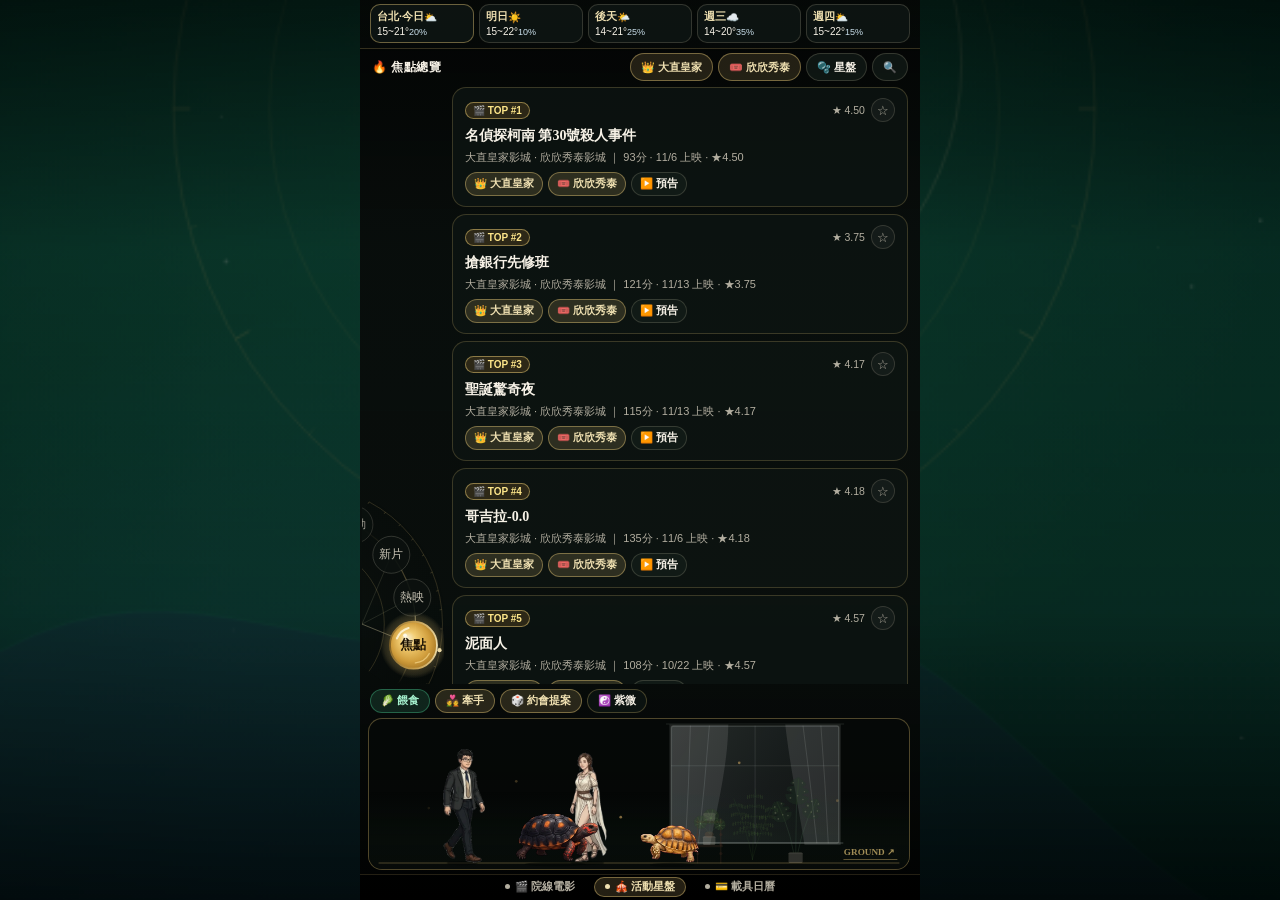
==== commit 3d58cf38: "Deploy LauncherT Apple iOS PWA v1.0.27 (2026-11-19 20:04:42)" ====
--- a/launchert-apple/index.html
+++ b/launchert-apple/index.html
@@ -20,8 +20,8 @@
   <link rel="manifest" href="./manifest.webmanifest" />
   <title>LauncherT · 子夜天文台電影與新活動探索</title>
   <style>html,body{color:#f7f2e7;-webkit-tap-highlight-color:transparent;-webkit-touch-callout:none;overscroll-behavior:none;background-color:#090e0c;width:100%;height:100%;margin:0;padding:0;overflow:hidden}#app{width:100%;height:100dvh;min-height:100%}</style>
-  <script type="module" crossorigin src="./assets/index-DMq0l-QY.js"></script>
-  <link rel="stylesheet" crossorigin href="./assets/index-CAUUmVRo.css">
+  <script type="module" crossorigin src="./assets/index-zSjA1TlW.js"></script>
+  <link rel="stylesheet" crossorigin href="./assets/index-CqdmVxBg.css">
 </head>
 <body>
   <div id="app"></div>
--- a/launchert-apple/assets/index-CqdmVxBg.css
+++ b/launchert-apple/assets/index-CqdmVxBg.css
@@ -0,0 +1 @@
+:root{--oled-black:#000;--surface-dark:#090e0c;--surface-elevated:#14211c;--glass-card-bg:rgba(10, 14, 12, var(--card-alpha,.88));--glass-dock-bg:#0b1210d6;--glass-pill-bg:#101815c7;--scrim-drawer:#070a09f5;--brass:#dec074;--brass-light:#efe0b1;--brass-mid:#c39b4b;--brass-dark:#7e5f24;--brass-hairline:#dec07473;--platinum-stroke:#cbc0a633;--ivory:#f7f2e7;--text-secondary:#b3aea0;--text-muted:#7a766b;--emerald:#2e7d5b;--racing-green:#1c3d31;--amber:#c88a3b;--rose:#b85d43;--slate-blue:#7fa3b8;--hero-clock-size:58px;--safe-top:env(safe-area-inset-top,0px);--safe-bottom:env(safe-area-inset-bottom,0px);--safe-left:env(safe-area-inset-left,0px);--safe-right:env(safe-area-inset-right,0px);--font-sans:-apple-system, BlinkMacSystemFont, "SF Pro Text", "PingFang TC", "Noto Sans TC", sans-serif;--font-display:-apple-system, BlinkMacSystemFont, "SF Pro Display", "PingFang TC", sans-serif;--font-serif:"Songti TC", "Noto Serif TC", "PMingLiU", Georgia, serif;--font-mono:ui-monospace, "SF Mono", Menlo, monospace}*,:before,:after{box-sizing:border-box;-webkit-tap-highlight-color:transparent}html,body{background:var(--surface-dark);width:100%;height:100%;color:var(--ivory);font-family:var(--font-sans);-webkit-font-smoothing:antialiased;-webkit-user-select:none;user-select:none;touch-action:manipulation;margin:0;padding:0;overflow:hidden}button,input,select,textarea{color:inherit;font-family:inherit}button{cursor:pointer;background:0 0;border:none;padding:0}input,textarea,select{-webkit-user-select:text;user-select:text}.hidden{display:none!important}.serif{font-family:var(--font-serif)}.mono{font-family:var(--font-mono)}.launcher-shell{background:var(--surface-dark);width:100%;max-width:560px;height:100dvh;padding-top:var(--safe-top);padding-bottom:var(--safe-bottom);padding-left:var(--safe-left);padding-right:var(--safe-right);flex-direction:column;margin:0 auto;display:flex;position:relative;overflow:hidden}.wallpaper-layer{z-index:0;background-color:var(--surface-dark);pointer-events:none;background-position:50%;background-repeat:no-repeat;background-size:cover;transition:background-image .45s;position:fixed;inset:0}.wallpaper-scrim{z-index:1;pointer-events:none;background:linear-gradient(#000000b8 0%,#090e0c75 28%,#090e0c8f 68%,#000000d6 100%);position:fixed;inset:0}.launcher-foreground{z-index:2;flex-direction:column;flex:1;min-height:0;display:flex;position:relative}.ios-install-banner{border:.8px solid var(--brass-hairline);color:var(--brass-light);background:#14211cf0;border-radius:12px;align-items:center;gap:8px;margin:4px 10px 2px;padding:7px 10px;font-size:11.5px;line-height:1.35;display:flex;box-shadow:0 4px 16px #00000073}.ios-install-banner__text{flex:1;min-width:0}.ios-install-banner__btn{border:.8px solid var(--brass-hairline);color:var(--brass-light);background:#dec07429;border-radius:8px;flex-shrink:0;padding:4px 8px;font-size:11px;font-weight:600}.ios-install-banner__close{width:24px;height:24px;color:var(--text-secondary);border-radius:999px;flex-shrink:0;place-items:center;font-size:13px;display:grid}.hero-console{background:linear-gradient(#060a08c7 0%,#090e0c6b 100%);border-bottom:.8px solid #dec07438;flex-shrink:0;padding:4px 10px 5px}.hero-console.is-compact{--hero-clock-size:46px;padding:4px 12px}.hero-console.is-hidden-card{padding:4px 12px}.hero-topbar{align-items:center;gap:6px;display:flex}.hero-greeting-pill{background:var(--glass-pill-bg);border:.8px solid var(--brass-hairline);color:var(--brass-light);font-family:var(--font-serif);letter-spacing:.12em;text-shadow:0 1px 3px #000000bf;border-radius:999px;padding:3px 9px;font-size:10.5px;font-weight:700}.hero-spacer{flex:1}.hero-tz-pill{background:var(--glass-pill-bg);border:.8px solid var(--platinum-stroke);border-radius:10px;align-items:center;gap:5px;height:29px;padding:0 9px;font-size:11px;display:inline-flex}.hero-tz-pill__city{color:var(--ivory);text-overflow:ellipsis;white-space:nowrap;max-width:84px;overflow:hidden}.hero-tz-pill__time{color:var(--brass-light);font-variant-numeric:tabular-nums;font-weight:700}.hero-icon-btn{background:var(--glass-pill-bg);border:.8px solid var(--platinum-stroke);width:34px;height:32px;color:var(--brass-light);border-radius:10px;justify-content:center;align-items:center;font-size:15px;transition:transform .12s,border-color .15s;display:inline-flex}.hero-icon-btn:active{border-color:var(--brass);transform:scale(.94)}.hero-main-row{justify-content:space-between;align-items:center;gap:10px;margin-top:4px;display:flex}.hero-clock-zone{flex-direction:column;flex:1;min-width:0;display:flex}.hero-clock{font-family:var(--font-display);font-size:var(--hero-clock-size);letter-spacing:-.02em;font-variant-numeric:tabular-nums;color:var(--ivory);text-shadow:0 2px 10px #000000d9;font-weight:300;line-height:.98}.hero-date-line{font-family:var(--font-serif);letter-spacing:.06em;color:var(--brass-light);text-shadow:0 1px 4px #000000d9;margin-top:2px;font-size:12.5px;font-weight:700}.hero-bazi-pill{color:var(--ivory);font-family:var(--font-serif);letter-spacing:.03em;text-align:left;white-space:nowrap;text-overflow:ellipsis;background:#101815ad;border:.8px solid #dec07452;border-radius:8px;max-width:100%;margin-top:3px;padding:3px 8px;font-size:11.5px;overflow:hidden}.hero-bazi-pill:active{border-color:var(--brass)}.hero-weather-zone{background:var(--glass-pill-bg);border:.8px solid var(--platinum-stroke);border-radius:14px;flex-direction:column;flex-shrink:0;align-items:flex-end;min-width:96px;padding:7px 11px;display:flex}.hero-weather-top{align-items:center;gap:5px;display:flex}.hero-weather-icon{font-size:28px;line-height:1}.hero-weather-temp{font-variant-numeric:tabular-nums;color:var(--ivory);font-size:25px;font-weight:700}.hero-weather-badge{color:var(--text-secondary);white-space:nowrap;margin-top:2px;font-size:11px}.hero-forecast-strip{grid-template-columns:repeat(5,minmax(0,1fr));gap:5px;margin-top:0;display:grid}.forecast-slot{background:var(--glass-pill-bg);border:.8px solid #cbc0a633;border-radius:10px;flex-direction:column;gap:2px;padding:5px 6px;display:flex}.forecast-slot.is-today{border-color:var(--brass-hairline)}.forecast-slot__top{color:var(--brass-light);justify-content:space-between;align-items:center;font-size:10.5px;font-weight:700;display:flex}.forecast-slot__bottom{font-variant-numeric:tabular-nums;color:var(--ivory);justify-content:space-between;align-items:center;font-size:10px;display:flex}.forecast-slot__rain{color:#cbe0ec;font-size:9px}.pages-viewport{flex:1;width:100%;min-height:0;position:relative;overflow:hidden}.pages-track{will-change:transform;width:300%;height:100%;transition:transform .28s cubic-bezier(.22,1,.36,1);display:flex}.pages-track.is-dragging{transition:none}.launcher-page{flex-direction:column;flex-shrink:0;width:33.3333%;height:100%;min-height:0;display:flex;overflow:hidden}.page-dots-bar{background:#00000085;border-top:.8px solid #dec07429;flex-shrink:0;justify-content:center;align-items:center;gap:8px;height:26px;padding:2px 12px 4px;display:flex}.page-dot-pill{height:20px;color:var(--text-secondary);border:.8px solid #0000;border-radius:999px;align-items:center;gap:5px;padding:0 10px;font-size:10.5px;font-weight:600;transition:all .18s;display:inline-flex}.page-dot-pill.is-active{color:var(--brass-light);border-color:var(--brass-hairline);background:#dec07429}.page-dot-pill__dot{background:currentColor;border-radius:50%;width:5px;height:5px}.glass-card{background:var(--glass-card-bg);border:.8px solid var(--brass-hairline);border-radius:14px;box-shadow:0 8px 24px #0000007a}.pill-btn{border:.8px solid var(--platinum-stroke);height:28px;color:var(--ivory);white-space:nowrap;background:#111916db;border-radius:999px;justify-content:center;align-items:center;gap:4px;padding:0 10px;font-size:11px;font-weight:600;display:inline-flex}.pill-btn.is-gold{color:var(--brass-light);border-color:var(--brass-hairline);background:#dec07424}.pill-btn.is-emerald{color:#a7f3d0;background:#2e7d5b47;border-color:#2e7d5bb8}.pill-btn.is-amber{color:#fcd34d;background:#c88a3b33;border-color:#c88a3ba6}.pill-btn.is-rose{color:#fecaca;background:#b85d4333;border-color:#b85d43a6}.pill-btn:active{transform:scale(.96)}.pulse-page{gap:6px;padding:6px 12px}.pulse-masthead{background:var(--glass-card-bg);border:.8px solid #dec0744d;border-left:3px solid var(--brass);border-radius:12px;flex-shrink:0;justify-content:space-between;align-items:center;gap:8px;padding:6px 10px;display:flex}.pulse-masthead__text{font-family:var(--font-serif);color:var(--ivory);font-size:13px;font-weight:700;line-height:1.35}.pulse-chips-row{scrollbar-width:none;flex-shrink:0;align-items:center;gap:6px;padding:2px 0;display:flex;overflow-x:auto}.pulse-chips-row::-webkit-scrollbar{display:none}.pulse-chip{border:.8px solid var(--platinum-stroke);height:30px;color:var(--text-secondary);background:#121b17cc;border-radius:999px;flex-shrink:0;padding:0 11px;font-size:11.5px;font-weight:600}.pulse-chip.is-active{border-color:var(--brass);color:var(--brass-light);background:#dec07438}.pulse-list{-webkit-overflow-scrolling:touch;flex-direction:column;flex:1;gap:8px;min-height:0;padding-right:2px;display:flex;overflow-y:auto}.pulse-card{background:var(--glass-card-bg);text-align:left;border:.8px solid #dec07447;border-radius:14px;flex-direction:column;gap:5px;width:100%;padding:10px 12px;display:flex}.pulse-card:active{border-color:var(--brass)}.pulse-card__top{justify-content:space-between;align-items:center;gap:6px;display:flex}.pulse-card__tag{border:.8px solid var(--brass-hairline);color:var(--brass-light);background:#dec07429;border-radius:999px;padding:2px 8px;font-size:10px;font-weight:700}.pulse-card__meta{color:var(--text-secondary);font-size:10.5px}.pulse-card__title{font-family:var(--font-serif);color:var(--ivory);font-size:14px;font-weight:700;line-height:1.3}.pulse-card__subtitle{color:var(--text-secondary);font-size:12px;line-height:1.4}.pulse-card__footer{color:var(--brass);justify-content:space-between;align-items:center;gap:8px;margin-top:2px;font-size:11px;display:flex}.pulse-footer-bar{flex-shrink:0;align-items:center;gap:8px;padding-top:2px;display:flex}.pulse-updated-label{min-width:0;color:var(--text-secondary);white-space:nowrap;text-overflow:ellipsis;flex:1;font-size:11px;overflow:hidden}.home-page{gap:4px;padding:4px 10px 4px 2px}.need-card{background:var(--glass-card-bg);border:.8px solid var(--brass-hairline);border-radius:13px;flex-shrink:0;margin-left:8px;padding:7px 11px}.need-card__head{justify-content:space-between;align-items:center;gap:6px;display:flex}.need-card__kicker{font-family:var(--font-serif);letter-spacing:.08em;color:var(--brass);text-overflow:ellipsis;white-space:nowrap;font-size:10.5px;font-weight:700;overflow:hidden}.need-card__lock-pill{border:.8px solid var(--platinum-stroke);height:24px;color:var(--ivory);white-space:nowrap;background:#121b17e0;border-radius:999px;padding:0 9px;font-size:10.5px;font-weight:700}.need-card__lock-pill.is-locked{border-color:var(--emerald);color:#a7f3d0;background:#2e7d5b57}.need-card__rule{background:#dec07438;height:.8px;margin:4px 0}.need-card__body{align-items:center;gap:8px;display:flex}.need-card__copy{flex:1;min-width:0}.need-card__title{font-family:var(--font-serif);color:var(--ivory);white-space:nowrap;text-overflow:ellipsis;font-size:13px;font-weight:700;overflow:hidden}.need-card__sub{color:var(--text-secondary);white-space:nowrap;text-overflow:ellipsis;margin-top:1px;font-size:11px;overflow:hidden}.home-section-bar{flex-wrap:wrap;flex-shrink:0;align-items:center;gap:5px;padding:0 2px 0 10px;display:flex}.home-section-bar__title{min-width:0;font-family:var(--font-serif);letter-spacing:.05em;color:var(--ivory);white-space:nowrap;text-overflow:ellipsis;flex:110px;font-size:12px;font-weight:700;overflow:hidden}.home-search-row{flex-shrink:0;align-items:center;gap:6px;padding:0 2px 0 8px;display:flex}.home-search-input{min-width:0;height:30px;color:var(--ivory);background:#0e1512db;border:.8px solid #dec07457;border-radius:999px;outline:none;flex:1;padding:0 10px;font-size:12px}.home-search-input:focus{border-color:var(--brass)}.discovery-cards-scroll{-webkit-overflow-scrolling:touch;flex-direction:column;gap:7px;width:100%;height:100%;padding:2px 2px 6px 4px;display:flex;overflow-y:auto}.discovery-card{text-align:left;cursor:pointer;background:#0e1512c7;border:.8px solid #dec07438;border-radius:14px;flex-direction:column;flex-shrink:0;gap:5px;padding:10px 12px;display:flex}.discovery-card:active{border-color:var(--brass)}.discovery-card__top{justify-content:space-between;align-items:center;gap:6px;display:flex}.discovery-card__badge{color:var(--brass-light);white-space:nowrap;background:#dec07424;border:.8px solid #dec07457;border-radius:999px;padding:2px 7px;font-size:10px;font-weight:700}.discovery-card__badge.is-movie{color:#fde68a;background:#c88a3b2e;border-color:#f5d57a7a}.discovery-card__badge.is-event{color:#a7f3d0;background:#2e7d5b38;border-color:#6ee7b766}.discovery-card__meta{color:var(--text-secondary);white-space:nowrap;text-overflow:ellipsis;font-size:10.5px;overflow:hidden}.discovery-card__fav-top-btn{width:24px;height:24px;color:var(--text-secondary);background:#ffffff0a;border:.8px solid #cbc0a62e;border-radius:999px;place-items:center;font-size:13px;display:inline-grid}.discovery-card__fav-top-btn.is-saved{color:#fde68a;background:#c88a3b40;border-color:#f5d57aa6}.discovery-card__title{font-family:var(--font-serif);color:var(--ivory);font-size:14px;font-weight:700;line-height:1.3}.discovery-card__sub{color:var(--text-secondary);-webkit-line-clamp:1;-webkit-box-orient:vertical;font-size:11px;line-height:1.35;display:-webkit-box;overflow:hidden}.discovery-card__venue{color:var(--brass);white-space:nowrap;text-overflow:ellipsis;font-size:10.5px;overflow:hidden}.discovery-card__actions{flex-wrap:wrap;align-items:center;gap:5px;margin-top:2px;display:flex}.mini-action-btn{border:.8px solid var(--platinum-stroke);height:24px;color:var(--ivory);white-space:nowrap;background:#121c18e6;border-radius:999px;align-items:center;gap:3px;padding:0 8px;font-size:10.5px;font-weight:600;display:inline-flex}.mini-action-btn.is-gold{color:var(--brass-light);border-color:var(--brass-hairline);background:#dec07429}.mini-action-btn.is-emerald{color:#a7f3d0;background:#2e7d5b40;border-color:#2e7d5bb8}.mini-action-btn.is-saved,.discovery-card__fav-btn.is-saved{color:#fde68a;background:#c88a3b57;border-color:#f5d57ac7}.date-combo-banner{background:#0e1814e0;border:.8px solid #dec0746b;border-radius:10px;flex-direction:column;gap:4px;margin-top:6px;padding:7px 9px;display:flex}.date-combo-row{color:var(--ivory);justify-content:space-between;align-items:center;gap:6px;font-size:11px;display:flex}.cinema-quick-strip{scrollbar-width:none;flex-shrink:0;align-items:center;gap:6px;padding:2px 0;display:flex;overflow-x:auto}.cinema-quick-strip::-webkit-scrollbar{display:none}.drawer-discovery-list{-webkit-overflow-scrolling:touch;flex-direction:column;flex:1;gap:8px;min-width:0;min-height:0;padding:6px 2px 10px 4px;display:flex;overflow-y:auto}.home-thumb-zone{flex:1;align-items:stretch;gap:4px;min-height:0;display:flex}.arc-wheel-wrap{flex-shrink:0;width:82px;position:relative}.arc-wheel-canvas{touch-action:none;width:100%;height:100%;display:block}.home-apps-stage{flex:1;min-width:0;min-height:0;position:relative;overflow:hidden}.bubble-grid-canvas{touch-action:pan-y;width:100%;height:100%;display:block}.home-matrix-grid{align-content:end;gap:6px;width:100%;height:100%;padding:4px 2px;display:grid;overflow-y:auto}.app-tile-btn{border-radius:12px;flex-direction:column;justify-content:center;align-items:center;gap:3px;padding:4px 2px;transition:transform .12s;display:flex}.app-tile-btn:active{transform:scale(.92)}.app-tile-orb{background:radial-gradient(circle at 32% 28%,#24342cf0,#090e0cf5);border:.9px solid #dec0748f;border-radius:50%;place-items:center;display:grid;box-shadow:inset 0 1px 2px #ffffff24,0 4px 12px #00000073}.app-tile-label{max-width:100%;color:var(--ivory);text-align:center;white-space:nowrap;text-overflow:ellipsis;text-shadow:0 1px 3px #000000e6;font-size:10.5px;line-height:1.15;overflow:hidden}.companion-action-bar{scrollbar-width:none;flex-shrink:0;align-items:center;gap:5px;margin-left:6px;padding:1px 2px;display:flex;overflow-x:auto}.companion-action-bar::-webkit-scrollbar{display:none}.companion-action-pill{height:24px;color:var(--ivory);white-space:nowrap;background:#0e1512c7;border:.8px solid #dec07447;border-radius:999px;flex-shrink:0;align-items:center;gap:3px;padding:0 10px;font-size:10.5px;font-weight:600;display:inline-flex}.companion-action-pill.is-gold{color:var(--brass-light);border-color:var(--brass-hairline);background:#dec07429}.companion-action-pill.is-emerald{color:#a7f3d0;background:#2e7d5b3d;border-color:#2e7d5bb8}.companion-action-pill:active{transform:scale(.95)}.walk-strip-wrap{background:#060a08ad;border:.8px solid #dec07457;border-radius:14px;flex-shrink:0;height:152px;margin-left:6px;position:relative;overflow:hidden}.walk-strip-canvas{width:100%;height:152px;display:block}.wallet-calendar-page{-webkit-overflow-scrolling:touch;gap:10px;padding:6px 10px 14px;overflow-y:auto}.wallet-card{flex-direction:column;gap:8px;padding:10px;display:flex}.wallet-card__header{justify-content:space-between;align-items:center;gap:8px;display:flex}.wallet-card__title{font-family:var(--font-serif);color:var(--ivory);font-size:13.5px;font-weight:700}.wallet-mode-tabs{border:.8px solid var(--platinum-stroke);background:#0b1210e6;border-radius:999px;gap:4px;padding:2px;display:inline-flex}.wallet-mode-tab{height:24px;color:var(--text-secondary);border-radius:999px;padding:0 10px;font-size:11px;font-weight:700}.wallet-mode-tab.is-active{color:var(--brass-light);background:#dec0743d}.vip-chips-strip{scrollbar-width:none;align-items:center;gap:6px;display:flex;overflow-x:auto}.vip-chips-strip::-webkit-scrollbar{display:none}.vip-chip{border:.8px solid var(--platinum-stroke);height:27px;color:var(--ivory);background:#121b17db;border-radius:999px;flex-shrink:0;align-items:center;gap:4px;padding:0 10px;font-size:11px;display:inline-flex}.vip-chip.is-active{border-color:var(--brass);color:var(--brass-light);background:#dec07433}.barcode-dual-frame{background:#000;border:1px solid #dec0747a;border-radius:14px;flex-direction:column;padding:5px;display:flex}.barcode-white-pad{color:#0f172a;background:#fff;border-radius:10px;flex-direction:column;align-items:center;gap:5px;padding:8px 12px;display:flex}.barcode-pad__head{justify-content:space-between;align-items:center;gap:8px;width:100%;display:flex}.barcode-pad__title{color:#0f172a;font-size:12.5px;font-weight:700}.barcode-pad__badge{color:#334155;background:#e2e8f0;border-radius:6px;padding:2px 6px;font-size:9.5px;font-weight:700}.barcode-svg-box{background:#fff;justify-content:center;align-items:center;width:100%;min-height:62px;display:flex}.barcode-svg-box svg{max-width:100%;height:auto;max-height:82px;display:block}.barcode-svg-box.is-qr svg{width:110px;height:110px;max-height:110px}.barcode-code-text{font-family:var(--font-mono);letter-spacing:.1em;color:#0f172a;font-size:13px;font-weight:700}.barcode-anti-misscan-gap{background:#000;height:14px}.vip-carousel-bar{align-items:center;gap:6px;width:100%;display:flex}.vip-nav-btn{color:#1e293b;background:#e2e8f0;border-radius:6px;place-items:center;width:26px;height:24px;font-size:11px;font-weight:700;display:grid}.vip-indicator{color:#475569;font-size:10.5px;font-weight:700}.wallet-actions-grid{grid-template-columns:repeat(4,minmax(0,1fr));gap:6px;display:grid}.fullscreen-barcode-modal{z-index:1200;padding:calc(var(--safe-top) + 8px) 12px calc(var(--safe-bottom) + 12px);background:#000;flex-direction:column;display:flex;position:fixed;inset:0}.fs-barcode-topbar{justify-content:space-between;align-items:center;gap:8px;height:36px;margin-bottom:6px;display:flex}.fs-brightness-pill{color:#fcd34d;background:#fcd34d29;border:.8px solid #fcd34d73;border-radius:999px;padding:4px 10px;font-size:11.5px;font-weight:700}.fs-close-btn{color:#f8fafc;background:#1e293b;border:.8px solid #f8fafc40;border-radius:999px;height:28px;padding:0 12px;font-size:12px;font-weight:700}.fs-white-pad{color:#0f172a;background:#fff;border-radius:14px;flex-direction:column;align-items:center;gap:8px;padding:14px 16px;display:flex}.fs-white-pad .barcode-svg-box svg{max-height:98px}.fs-white-pad .barcode-svg-box.is-qr svg{width:148px;height:148px;max-height:148px}.fs-white-pad .barcode-code-text{letter-spacing:.14em;font-size:17px}.fs-anti-misscan-gap{color:#475569;letter-spacing:.12em;background:#000;flex:1;justify-content:center;align-items:center;min-height:48px;font-size:10.5px;display:flex}.calendar-card{flex-direction:column;gap:8px;padding:12px;display:flex}.calendar-header{align-items:center;gap:6px;display:flex}.calendar-month-title{text-align:center;font-family:var(--font-serif);color:var(--ivory);flex:1;font-size:15px;font-weight:700}.calendar-nav-btn{background:var(--glass-pill-bg);border:.8px solid var(--platinum-stroke);width:30px;height:30px;color:var(--ivory);border-radius:9px;font-size:12px;font-weight:700}.calendar-weekdays{text-align:center;color:var(--text-secondary);grid-template-columns:repeat(7,minmax(0,1fr));font-size:11px;font-weight:700;display:grid}.calendar-weekdays span:first-child{color:var(--rose)}.calendar-weekdays span:last-child{color:var(--slate-blue)}.calendar-grid{grid-template-columns:repeat(7,minmax(0,1fr));gap:4px;display:grid}.cal-cell{background:#1018158f;border:.8px solid #0000;border-radius:10px;flex-direction:column;justify-content:center;align-items:center;gap:1px;min-height:48px;padding:4px 2px;display:flex;position:relative}.cal-cell.is-other-month{opacity:.35}.cal-cell.is-today{border-color:var(--brass);background:#dec07429}.cal-cell.is-selected{border-color:var(--emerald);background:#2e7d5b52}.cal-cell__day{font-variant-numeric:tabular-nums;color:var(--ivory);font-size:13px;font-weight:700}.cal-cell__sub{color:var(--text-secondary);text-overflow:ellipsis;white-space:nowrap;max-width:100%;font-size:9px;line-height:1.1;overflow:hidden}.cal-cell__sub.is-term{color:var(--brass-light);font-weight:700}.cal-cell__sub.is-holiday{color:#fca5a5;font-weight:700}.cal-cell__memo-dot{background:var(--emerald);border-radius:50%;width:5px;height:5px;position:absolute;top:4px;right:4px}.cal-memo-strip{background:var(--glass-pill-bg);border:.8px solid var(--platinum-stroke);border-radius:11px;justify-content:space-between;align-items:center;gap:8px;padding:8px 10px;display:flex}.cal-memo-strip__info{flex:1;min-width:0}.cal-memo-strip__date{color:var(--brass-light);font-size:12px;font-weight:700}.cal-memo-strip__text{color:var(--text-secondary);word-break:break-word;margin-top:2px;font-size:11.5px}.shichen-card{background:#101a16d9;border:.8px solid #dec07457;border-radius:12px;flex-direction:column;gap:4px;padding:10px 12px;display:flex}.shichen-card__head{font-family:var(--font-serif);color:var(--brass-light);justify-content:space-between;align-items:center;font-size:12.5px;font-weight:700;display:flex}.shichen-card__tip{color:var(--text-secondary);font-size:11.5px;line-height:1.45}.drawer-overlay{z-index:800;background:var(--scrim-drawer);padding-top:calc(var(--safe-top) + 6px);padding-bottom:calc(var(--safe-bottom) + 8px);opacity:0;pointer-events:none;flex-direction:column;transition:transform .28s cubic-bezier(.22,1,.36,1),opacity .2s;display:flex;position:fixed;inset:0;transform:translateY(100%)}.drawer-overlay.is-open{opacity:1;pointer-events:auto;transform:translateY(0)}.drawer-handle{background:#dec0746b;border-radius:999px;width:40px;height:4px;margin:0 auto 6px}.drawer-compact-bar{border-bottom:.8px solid #dec07433;align-items:center;gap:6px;padding:0 14px 6px;display:flex}.drawer-compact-clock{font-variant-numeric:tabular-nums;color:var(--ivory);font-size:16px;font-weight:600}.drawer-compact-bazi{min-width:0;font-family:var(--font-serif);color:var(--brass);white-space:nowrap;text-overflow:ellipsis;flex:1;font-size:11.5px;overflow:hidden}.drawer-compact-pill{background:var(--glass-pill-bg);border:.8px solid var(--platinum-stroke);color:var(--text-secondary);border-radius:999px;padding:3px 8px;font-size:10.5px}.drawer-main{flex:1;align-items:stretch;gap:4px;min-height:0;padding-right:10px;display:flex}.drawer-grid-scroll{-webkit-overflow-scrolling:touch;flex-direction:column;flex:1;justify-content:flex-end;min-width:0;min-height:0;padding:8px 0;display:flex;overflow-y:auto}.drawer-grid{gap:6px;width:100%;display:grid}.drawer-grid.is-preset-8x7{gap:4px}.drawer-edit-bar{scrollbar-width:none;flex-shrink:0;align-items:center;gap:6px;padding:6px 12px;display:flex;overflow-x:auto}.drawer-edit-bar::-webkit-scrollbar{display:none}.drawer-search-bar{flex-shrink:0;align-items:center;gap:8px;padding:0 12px;display:flex}.drawer-search-box{background:var(--glass-pill-bg);border:.8px solid var(--brass-hairline);border-radius:999px;flex:1;align-items:center;gap:8px;height:42px;padding:0 12px;display:flex}.drawer-search-input{min-width:0;color:var(--ivory);background:0 0;border:none;outline:none;flex:1;font-size:13.5px}.drawer-close-btn{background:var(--glass-pill-bg);border:.8px solid var(--brass-hairline);width:42px;height:42px;color:var(--ivory);border-radius:50%;place-items:center;font-size:16px;display:grid}.modal-backdrop{z-index:1000;padding:12px 10px calc(var(--safe-bottom) + 10px);background:#000000c7;justify-content:center;align-items:flex-end;display:flex;position:fixed;inset:0}.modal-sheet{border:.8px solid var(--brass-hairline);background:#0d1411;border-radius:18px;flex-direction:column;width:100%;max-width:520px;max-height:86dvh;display:flex;overflow:hidden;box-shadow:0 20px 50px #000c}.modal-header{border-bottom:.8px solid #dec0743d;flex-shrink:0;justify-content:space-between;align-items:center;gap:8px;padding:12px 14px;display:flex}.modal-title{font-family:var(--font-serif);color:var(--brass-light);font-size:15px;font-weight:700}.modal-close{width:30px;height:30px;color:var(--ivory);background:#ffffff14;border-radius:50%;place-items:center;font-size:14px;display:grid}.modal-body{-webkit-overflow-scrolling:touch;flex-direction:column;flex:1;gap:10px;min-height:0;padding:12px 14px;display:flex;overflow-y:auto}.modal-section{border:.8px solid var(--platinum-stroke);background:#14211c8f;border-radius:12px;flex-direction:column;gap:8px;padding:10px 12px;display:flex}.modal-section__title{color:var(--brass-light);font-size:12.5px;font-weight:700}.field-row{justify-content:space-between;align-items:center;gap:10px;font-size:12.5px;display:flex}.field-input,.field-select,.field-textarea{border:.8px solid var(--platinum-stroke);width:100%;color:var(--ivory);background:#070a09e0;border-radius:10px;outline:none;padding:8px 10px;font-size:13px}.field-input:focus,.field-select:focus,.field-textarea:focus{border-color:var(--brass)}.toggle-switch{border:.8px solid var(--platinum-stroke);background:#7a766b73;border-radius:999px;width:44px;height:24px;transition:background .2s;position:relative}.toggle-switch:after{content:"";background:var(--ivory);border-radius:50%;width:18px;height:18px;transition:transform .2s;position:absolute;top:2px;left:2px}.toggle-switch.is-on{background:var(--emerald);border-color:#6ee7b7}.toggle-switch.is-on:after{transform:translate(20px)}.wallpaper-grid{grid-template-columns:repeat(3,minmax(0,1fr));gap:8px;display:grid}.wallpaper-thumb-card{border:.8px solid var(--platinum-stroke);text-align:left;background:#090e0ce6;border-radius:10px;flex-direction:column;display:flex;overflow:hidden}.wallpaper-thumb-card.is-active{border-color:var(--brass);box-shadow:0 0 0 1px var(--brass)}.wallpaper-thumb-card img{aspect-ratio:9/14;object-fit:cover;width:100%;display:block}.wallpaper-thumb-card__label{color:var(--ivory);white-space:nowrap;text-overflow:ellipsis;padding:4px 5px;font-size:10px;overflow:hidden}.template-grid{grid-template-columns:repeat(2,minmax(0,1fr));gap:8px;display:grid}.template-card{border:.8px solid var(--platinum-stroke);text-align:left;background:#101815db;border-radius:12px;flex-direction:column;gap:3px;padding:9px;display:flex}.template-card:active{border-color:var(--brass)}.app-picker-list{flex-direction:column;gap:6px;display:flex}.app-picker-row{border:.8px solid var(--platinum-stroke);background:#101815b8;border-radius:10px;align-items:center;gap:10px;padding:7px 9px;display:flex}.app-picker-row__meta{flex:1;min-width:0}.app-picker-row__name{color:var(--ivory);font-size:13px;font-weight:600}.app-picker-row__scheme{color:var(--text-secondary);white-space:nowrap;text-overflow:ellipsis;font-size:10.5px;overflow:hidden}.bazi-breakdown-pre{white-space:pre-wrap;font-family:var(--font-serif);color:var(--ivory);margin:0;font-size:12.5px;line-height:1.6}.toast-pill{left:50%;bottom:calc(var(--safe-bottom) + 56px);z-index:2000;border:.8px solid var(--brass);max-width:min(88vw,420px);color:var(--brass-light);text-align:center;opacity:0;pointer-events:none;background:#0d1411f5;border-radius:999px;padding:8px 14px;font-size:12px;font-weight:600;transition:opacity .18s,transform .18s;position:fixed;transform:translate(-50%,14px);box-shadow:0 8px 24px #000000a6}.toast-pill.is-visible{opacity:1;transform:translate(-50%)}
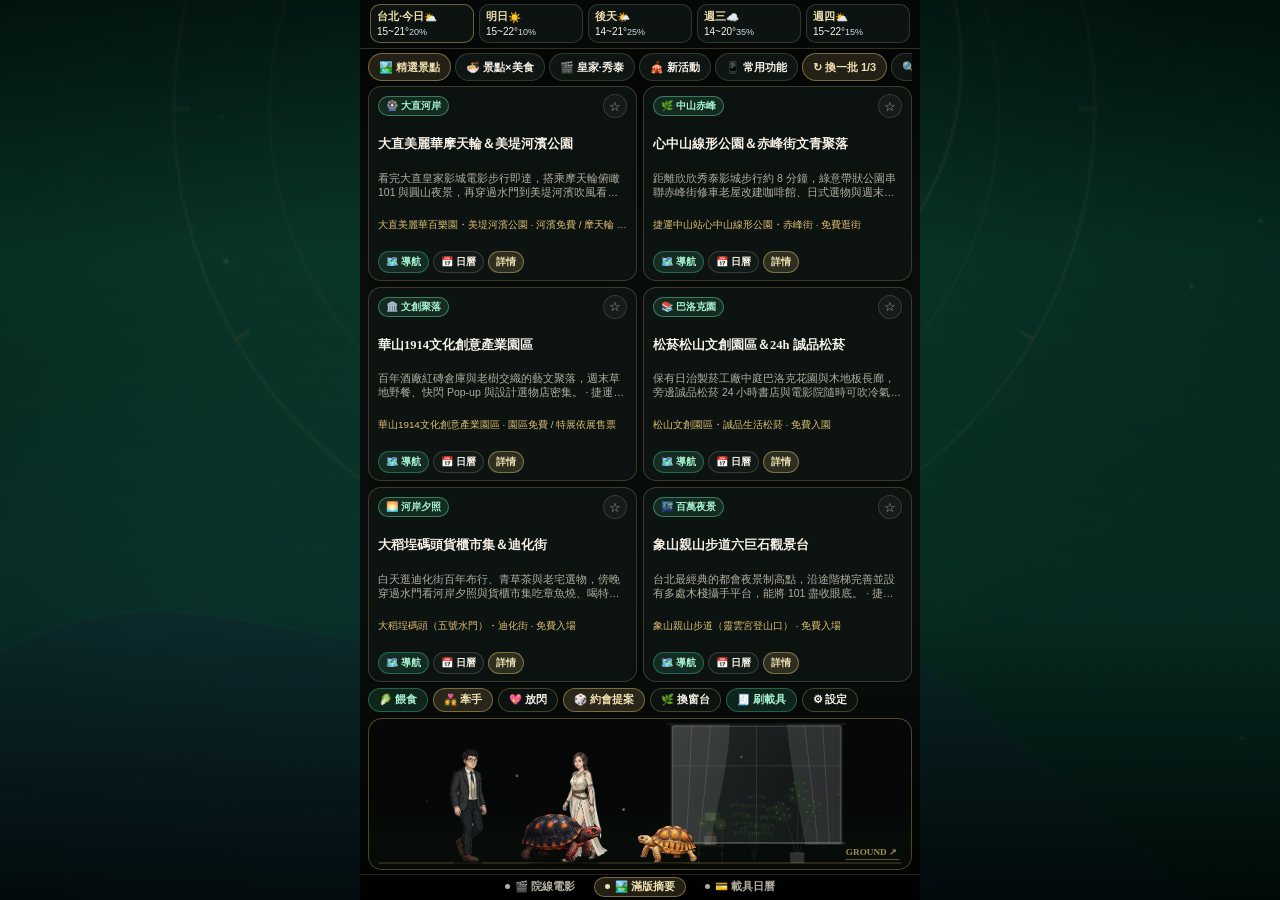
==== commit bed9298f: "Deploy LauncherT Apple iOS PWA v1.0.27 (2026-11-20 00:46:17)" ====
--- a/launchert-apple/index.html
+++ b/launchert-apple/index.html
@@ -20,8 +20,8 @@
   <link rel="manifest" href="./manifest.webmanifest" />
   <title>LauncherT · 子夜天文台電影與新活動探索</title>
   <style>html,body{color:#f7f2e7;-webkit-tap-highlight-color:transparent;-webkit-touch-callout:none;overscroll-behavior:none;background-color:#090e0c;width:100%;height:100%;margin:0;padding:0;overflow:hidden}#app{width:100%;height:100dvh;min-height:100%}</style>
-  <script type="module" crossorigin src="./assets/index-zSjA1TlW.js"></script>
-  <link rel="stylesheet" crossorigin href="./assets/index-CqdmVxBg.css">
+  <script type="module" crossorigin src="./assets/index-CrBpAE1G.js"></script>
+  <link rel="stylesheet" crossorigin href="./assets/index-cv37QD5k.css">
 </head>
 <body>
   <div id="app"></div>
--- a/launchert-apple/assets/index-cv37QD5k.css
+++ b/launchert-apple/assets/index-cv37QD5k.css
@@ -0,0 +1 @@
+:root{--oled-black:#000;--surface-dark:#090e0c;--surface-elevated:#14211c;--glass-card-bg:rgba(10, 14, 12, var(--card-alpha,.88));--glass-dock-bg:#0b1210d6;--glass-pill-bg:#101815c7;--scrim-drawer:#070a09f5;--brass:#dec074;--brass-light:#efe0b1;--brass-mid:#c39b4b;--brass-dark:#7e5f24;--brass-hairline:#dec07473;--platinum-stroke:#cbc0a633;--ivory:#f7f2e7;--text-secondary:#b3aea0;--text-muted:#7a766b;--emerald:#2e7d5b;--racing-green:#1c3d31;--amber:#c88a3b;--rose:#b85d43;--slate-blue:#7fa3b8;--hero-clock-size:58px;--safe-top:env(safe-area-inset-top,0px);--safe-bottom:env(safe-area-inset-bottom,0px);--safe-left:env(safe-area-inset-left,0px);--safe-right:env(safe-area-inset-right,0px);--font-sans:-apple-system, BlinkMacSystemFont, "SF Pro Text", "PingFang TC", "Noto Sans TC", sans-serif;--font-display:-apple-system, BlinkMacSystemFont, "SF Pro Display", "PingFang TC", sans-serif;--font-serif:"Songti TC", "Noto Serif TC", "PMingLiU", Georgia, serif;--font-mono:ui-monospace, "SF Mono", Menlo, monospace}*,:before,:after{box-sizing:border-box;-webkit-tap-highlight-color:transparent}html,body{background:var(--surface-dark);width:100%;height:100%;color:var(--ivory);font-family:var(--font-sans);-webkit-font-smoothing:antialiased;-webkit-user-select:none;user-select:none;touch-action:manipulation;margin:0;padding:0;overflow:hidden}button,input,select,textarea{color:inherit;font-family:inherit}button{cursor:pointer;background:0 0;border:none;padding:0}input,textarea,select{-webkit-user-select:text;user-select:text}.hidden{display:none!important}.serif{font-family:var(--font-serif)}.mono{font-family:var(--font-mono)}.launcher-shell{background:var(--surface-dark);width:100%;max-width:560px;height:100dvh;padding-top:var(--safe-top);padding-bottom:var(--safe-bottom);padding-left:var(--safe-left);padding-right:var(--safe-right);flex-direction:column;margin:0 auto;display:flex;position:relative;overflow:hidden}.wallpaper-layer{z-index:0;background-color:var(--surface-dark);pointer-events:none;background-position:50%;background-repeat:no-repeat;background-size:cover;transition:background-image .45s;position:fixed;inset:0}.wallpaper-scrim{z-index:1;pointer-events:none;background:linear-gradient(#000000b8 0%,#090e0c75 28%,#090e0c8f 68%,#000000d6 100%);position:fixed;inset:0}.launcher-foreground{z-index:2;flex-direction:column;flex:1;min-height:0;display:flex;position:relative}.ios-install-banner{border:.8px solid var(--brass-hairline);color:var(--brass-light);background:#14211cf0;border-radius:12px;align-items:center;gap:8px;margin:4px 10px 2px;padding:7px 10px;font-size:11.5px;line-height:1.35;display:flex;box-shadow:0 4px 16px #00000073}.ios-install-banner__text{flex:1;min-width:0}.ios-install-banner__btn{border:.8px solid var(--brass-hairline);color:var(--brass-light);background:#dec07429;border-radius:8px;flex-shrink:0;padding:4px 8px;font-size:11px;font-weight:600}.ios-install-banner__close{width:24px;height:24px;color:var(--text-secondary);border-radius:999px;flex-shrink:0;place-items:center;font-size:13px;display:grid}.hero-console{background:linear-gradient(#060a08c7 0%,#090e0c6b 100%);border-bottom:.8px solid #dec07438;flex-shrink:0;padding:4px 10px 5px}.hero-console.is-compact{--hero-clock-size:46px;padding:4px 12px}.hero-console.is-hidden-card{padding:4px 12px}.hero-topbar{align-items:center;gap:6px;display:flex}.hero-greeting-pill{background:var(--glass-pill-bg);border:.8px solid var(--brass-hairline);color:var(--brass-light);font-family:var(--font-serif);letter-spacing:.12em;text-shadow:0 1px 3px #000000bf;border-radius:999px;padding:3px 9px;font-size:10.5px;font-weight:700}.hero-spacer{flex:1}.hero-tz-pill{background:var(--glass-pill-bg);border:.8px solid var(--platinum-stroke);border-radius:10px;align-items:center;gap:5px;height:29px;padding:0 9px;font-size:11px;display:inline-flex}.hero-tz-pill__city{color:var(--ivory);text-overflow:ellipsis;white-space:nowrap;max-width:84px;overflow:hidden}.hero-tz-pill__time{color:var(--brass-light);font-variant-numeric:tabular-nums;font-weight:700}.hero-icon-btn{background:var(--glass-pill-bg);border:.8px solid var(--platinum-stroke);width:34px;height:32px;color:var(--brass-light);border-radius:10px;justify-content:center;align-items:center;font-size:15px;transition:transform .12s,border-color .15s;display:inline-flex}.hero-icon-btn:active{border-color:var(--brass);transform:scale(.94)}.hero-main-row{justify-content:space-between;align-items:center;gap:10px;margin-top:4px;display:flex}.hero-clock-zone{flex-direction:column;flex:1;min-width:0;display:flex}.hero-clock{font-family:var(--font-display);font-size:var(--hero-clock-size);letter-spacing:-.02em;font-variant-numeric:tabular-nums;color:var(--ivory);text-shadow:0 2px 10px #000000d9;font-weight:300;line-height:.98}.hero-date-line{font-family:var(--font-serif);letter-spacing:.06em;color:var(--brass-light);text-shadow:0 1px 4px #000000d9;margin-top:2px;font-size:12.5px;font-weight:700}.hero-bazi-pill{color:var(--ivory);font-family:var(--font-serif);letter-spacing:.03em;text-align:left;white-space:nowrap;text-overflow:ellipsis;background:#101815ad;border:.8px solid #dec07452;border-radius:8px;max-width:100%;margin-top:3px;padding:3px 8px;font-size:11.5px;overflow:hidden}.hero-bazi-pill:active{border-color:var(--brass)}.hero-weather-zone{background:var(--glass-pill-bg);border:.8px solid var(--platinum-stroke);border-radius:14px;flex-direction:column;flex-shrink:0;align-items:flex-end;min-width:96px;padding:7px 11px;display:flex}.hero-weather-top{align-items:center;gap:5px;display:flex}.hero-weather-icon{font-size:28px;line-height:1}.hero-weather-temp{font-variant-numeric:tabular-nums;color:var(--ivory);font-size:25px;font-weight:700}.hero-weather-badge{color:var(--text-secondary);white-space:nowrap;margin-top:2px;font-size:11px}.hero-forecast-strip{grid-template-columns:repeat(5,minmax(0,1fr));gap:5px;margin-top:0;display:grid}.forecast-slot{background:var(--glass-pill-bg);border:.8px solid #cbc0a633;border-radius:10px;flex-direction:column;gap:2px;padding:5px 6px;display:flex}.forecast-slot.is-today{border-color:var(--brass-hairline)}.forecast-slot__top{color:var(--brass-light);justify-content:space-between;align-items:center;font-size:10.5px;font-weight:700;display:flex}.forecast-slot__bottom{font-variant-numeric:tabular-nums;color:var(--ivory);justify-content:space-between;align-items:center;font-size:10px;display:flex}.forecast-slot__rain{color:#cbe0ec;font-size:9px}.pages-viewport{flex:1;width:100%;min-height:0;position:relative;overflow:hidden}.pages-track{will-change:transform;width:300%;height:100%;transition:transform .28s cubic-bezier(.22,1,.36,1);display:flex}.pages-track.is-dragging{transition:none}.launcher-page{flex-direction:column;flex-shrink:0;width:33.3333%;height:100%;min-height:0;display:flex;overflow:hidden}.page-dots-bar{background:#00000085;border-top:.8px solid #dec07429;flex-shrink:0;justify-content:center;align-items:center;gap:8px;height:26px;padding:2px 12px 4px;display:flex}.page-dot-pill{height:20px;color:var(--text-secondary);border:.8px solid #0000;border-radius:999px;align-items:center;gap:5px;padding:0 10px;font-size:10.5px;font-weight:600;transition:all .18s;display:inline-flex}.page-dot-pill.is-active{color:var(--brass-light);border-color:var(--brass-hairline);background:#dec07429}.page-dot-pill__dot{background:currentColor;border-radius:50%;width:5px;height:5px}.glass-card{background:var(--glass-card-bg);border:.8px solid var(--brass-hairline);border-radius:14px;box-shadow:0 8px 24px #0000007a}.pill-btn{border:.8px solid var(--platinum-stroke);height:28px;color:var(--ivory);white-space:nowrap;background:#111916db;border-radius:999px;justify-content:center;align-items:center;gap:4px;padding:0 10px;font-size:11px;font-weight:600;display:inline-flex}.pill-btn.is-gold{color:var(--brass-light);border-color:var(--brass-hairline);background:#dec07424}.pill-btn.is-emerald{color:#a7f3d0;background:#2e7d5b47;border-color:#2e7d5bb8}.pill-btn.is-amber{color:#fcd34d;background:#c88a3b33;border-color:#c88a3ba6}.pill-btn.is-rose{color:#fecaca;background:#b85d4333;border-color:#b85d43a6}.pill-btn:active{transform:scale(.96)}.pulse-page{gap:6px;padding:6px 12px}.pulse-masthead{background:var(--glass-card-bg);border:.8px solid #dec0744d;border-left:3px solid var(--brass);border-radius:12px;flex-shrink:0;justify-content:space-between;align-items:center;gap:8px;padding:6px 10px;display:flex}.pulse-masthead__text{font-family:var(--font-serif);color:var(--ivory);font-size:13px;font-weight:700;line-height:1.35}.pulse-chips-row{scrollbar-width:none;flex-shrink:0;align-items:center;gap:6px;padding:2px 0;display:flex;overflow-x:auto}.pulse-chips-row::-webkit-scrollbar{display:none}.pulse-chip{border:.8px solid var(--platinum-stroke);height:30px;color:var(--text-secondary);background:#121b17cc;border-radius:999px;flex-shrink:0;padding:0 11px;font-size:11.5px;font-weight:600}.pulse-chip.is-active{border-color:var(--brass);color:var(--brass-light);background:#dec07438}.pulse-list{-webkit-overflow-scrolling:touch;flex-direction:column;flex:1;gap:8px;min-height:0;padding-right:2px;display:flex;overflow-y:auto}.pulse-card{background:var(--glass-card-bg);text-align:left;border:.8px solid #dec07447;border-radius:14px;flex-direction:column;gap:5px;width:100%;padding:10px 12px;display:flex}.pulse-card:active{border-color:var(--brass)}.pulse-card__top{justify-content:space-between;align-items:center;gap:6px;display:flex}.pulse-card__tag{border:.8px solid var(--brass-hairline);color:var(--brass-light);background:#dec07429;border-radius:999px;padding:2px 8px;font-size:10px;font-weight:700}.pulse-card__meta{color:var(--text-secondary);font-size:10.5px}.pulse-card__title{font-family:var(--font-serif);color:var(--ivory);font-size:14px;font-weight:700;line-height:1.3}.pulse-card__subtitle{color:var(--text-secondary);font-size:12px;line-height:1.4}.pulse-card__footer{color:var(--brass);justify-content:space-between;align-items:center;gap:8px;margin-top:2px;font-size:11px;display:flex}.pulse-footer-bar{flex-shrink:0;align-items:center;gap:8px;padding-top:2px;display:flex}.pulse-updated-label{min-width:0;color:var(--text-secondary);white-space:nowrap;text-overflow:ellipsis;flex:1;font-size:11px;overflow:hidden}.home-page{gap:5px;padding:4px 8px}.need-card{background:var(--glass-card-bg);border:.8px solid var(--brass-hairline);border-radius:13px;flex-shrink:0;margin-left:8px;padding:7px 11px}.need-card__head{justify-content:space-between;align-items:center;gap:6px;display:flex}.need-card__kicker{font-family:var(--font-serif);letter-spacing:.08em;color:var(--brass);text-overflow:ellipsis;white-space:nowrap;font-size:10.5px;font-weight:700;overflow:hidden}.need-card__lock-pill{border:.8px solid var(--platinum-stroke);height:24px;color:var(--ivory);white-space:nowrap;background:#121b17e0;border-radius:999px;padding:0 9px;font-size:10.5px;font-weight:700}.need-card__lock-pill.is-locked{border-color:var(--emerald);color:#a7f3d0;background:#2e7d5b57}.need-card__rule{background:#dec07438;height:.8px;margin:4px 0}.need-card__body{align-items:center;gap:8px;display:flex}.need-card__copy{flex:1;min-width:0}.need-card__title{font-family:var(--font-serif);color:var(--ivory);white-space:nowrap;text-overflow:ellipsis;font-size:13px;font-weight:700;overflow:hidden}.need-card__sub{color:var(--text-secondary);white-space:nowrap;text-overflow:ellipsis;margin-top:1px;font-size:11px;overflow:hidden}.home-section-bar{scrollbar-width:none;flex-wrap:nowrap;flex-shrink:0;justify-content:space-between;align-items:center;gap:4px;padding:0;display:flex;overflow-x:auto}.home-section-bar::-webkit-scrollbar{display:none}.home-mode-tabs,.home-bar-actions{flex-shrink:0;align-items:center;gap:4px;display:flex}.home-digest-stage{flex:1;width:100%;min-height:0;display:flex;overflow:hidden}.home-digest-grid{grid-template-rows:repeat(3,minmax(0,1fr));grid-template-columns:repeat(2,minmax(0,1fr));gap:6px;width:100%;height:100%;display:grid;overflow:hidden}.digest-bento-card{text-align:left;cursor:pointer;background:#0e1512d6;border:.8px solid #dec0743d;border-radius:13px;flex-direction:column;justify-content:space-between;gap:3px;min-height:0;padding:7px 9px;display:flex;overflow:hidden;box-shadow:0 4px 14px #00000059}.digest-bento-card:active{border-color:var(--brass)}.digest-bento-card__top{flex-shrink:0;justify-content:space-between;align-items:center;gap:4px;display:flex}.digest-bento-card__title{font-family:var(--font-serif);color:var(--ivory);white-space:nowrap;text-overflow:ellipsis;flex-shrink:0;font-size:12.5px;font-weight:700;line-height:1.25;overflow:hidden}.digest-bento-card__sub{color:var(--text-secondary);-webkit-line-clamp:2;-webkit-box-orient:vertical;font-size:10.5px;line-height:1.32;display:-webkit-box;overflow:hidden}.digest-bento-card__venue{color:var(--brass);white-space:nowrap;text-overflow:ellipsis;flex-shrink:0;font-size:9.8px;overflow:hidden}.digest-bento-card__actions{flex-wrap:nowrap;flex-shrink:0;align-items:center;gap:4px;display:flex;overflow:hidden}.digest-bento-card__actions .mini-action-btn{height:22px;padding:0 7px;font-size:10px}.home-feature-grid{grid-template-rows:repeat(4,minmax(0,1fr));grid-template-columns:repeat(3,minmax(0,1fr));gap:6px;width:100%;height:100%;display:grid;overflow:hidden}.feature-bento-btn{text-align:center;background:#0e1512db;border:.8px solid #dec07447;border-radius:13px;flex-direction:column;justify-content:center;align-items:center;gap:3px;min-height:0;padding:7px 6px;display:flex;overflow:hidden}.feature-bento-btn:active{border-color:var(--brass);transform:scale(.97)}.feature-bento-btn__icon{font-size:20px;line-height:1.1}.feature-bento-btn__title{color:var(--ivory);white-space:nowrap;text-overflow:ellipsis;max-width:100%;font-size:11.5px;font-weight:700;overflow:hidden}.feature-bento-btn__sub{color:var(--text-secondary);white-space:nowrap;text-overflow:ellipsis;max-width:100%;font-size:9.5px;overflow:hidden}.discovery-card__badge.is-spot{color:#a7f3d0;background:#2e7d5b3d;border-color:#6ee7b770}.discovery-card__badge.is-food{color:#fde68a;background:#b85d433d;border-color:#fbbf2470}.home-section-bar__title{min-width:0;font-family:var(--font-serif);letter-spacing:.05em;color:var(--ivory);white-space:nowrap;text-overflow:ellipsis;flex:110px;font-size:12px;font-weight:700;overflow:hidden}.home-search-row{flex-shrink:0;align-items:center;gap:6px;padding:0 2px 0 8px;display:flex}.home-search-input{min-width:0;height:30px;color:var(--ivory);background:#0e1512db;border:.8px solid #dec07457;border-radius:999px;outline:none;flex:1;padding:0 10px;font-size:12px}.home-search-input:focus{border-color:var(--brass)}.discovery-cards-scroll{-webkit-overflow-scrolling:touch;flex-direction:column;gap:7px;width:100%;height:100%;padding:2px 2px 6px 4px;display:flex;overflow-y:auto}.discovery-card{text-align:left;cursor:pointer;background:#0e1512c7;border:.8px solid #dec07438;border-radius:14px;flex-direction:column;flex-shrink:0;gap:5px;padding:10px 12px;display:flex}.discovery-card:active{border-color:var(--brass)}.discovery-card__top{justify-content:space-between;align-items:center;gap:6px;display:flex}.discovery-card__badge{color:var(--brass-light);white-space:nowrap;background:#dec07424;border:.8px solid #dec07457;border-radius:999px;padding:2px 7px;font-size:10px;font-weight:700}.discovery-card__badge.is-movie{color:#fde68a;background:#c88a3b2e;border-color:#f5d57a7a}.discovery-card__badge.is-event{color:#a7f3d0;background:#2e7d5b38;border-color:#6ee7b766}.discovery-card__meta{color:var(--text-secondary);white-space:nowrap;text-overflow:ellipsis;font-size:10.5px;overflow:hidden}.discovery-card__fav-top-btn{width:24px;height:24px;color:var(--text-secondary);background:#ffffff0a;border:.8px solid #cbc0a62e;border-radius:999px;place-items:center;font-size:13px;display:inline-grid}.discovery-card__fav-top-btn.is-saved{color:#fde68a;background:#c88a3b40;border-color:#f5d57aa6}.discovery-card__title{font-family:var(--font-serif);color:var(--ivory);font-size:14px;font-weight:700;line-height:1.3}.discovery-card__sub{color:var(--text-secondary);-webkit-line-clamp:1;-webkit-box-orient:vertical;font-size:11px;line-height:1.35;display:-webkit-box;overflow:hidden}.discovery-card__venue{color:var(--brass);white-space:nowrap;text-overflow:ellipsis;font-size:10.5px;overflow:hidden}.discovery-card__actions{flex-wrap:wrap;align-items:center;gap:5px;margin-top:2px;display:flex}.mini-action-btn{border:.8px solid var(--platinum-stroke);height:24px;color:var(--ivory);white-space:nowrap;background:#121c18e6;border-radius:999px;align-items:center;gap:3px;padding:0 8px;font-size:10.5px;font-weight:600;display:inline-flex}.mini-action-btn.is-gold{color:var(--brass-light);border-color:var(--brass-hairline);background:#dec07429}.mini-action-btn.is-emerald{color:#a7f3d0;background:#2e7d5b40;border-color:#2e7d5bb8}.mini-action-btn.is-saved,.discovery-card__fav-btn.is-saved{color:#fde68a;background:#c88a3b57;border-color:#f5d57ac7}.date-combo-banner{background:#0e1814e0;border:.8px solid #dec0746b;border-radius:10px;flex-direction:column;gap:4px;margin-top:6px;padding:7px 9px;display:flex}.date-combo-row{color:var(--ivory);justify-content:space-between;align-items:center;gap:6px;font-size:11px;display:flex}.cinema-quick-strip{scrollbar-width:none;flex-shrink:0;align-items:center;gap:6px;padding:2px 0;display:flex;overflow-x:auto}.cinema-quick-strip::-webkit-scrollbar{display:none}.drawer-discovery-list{-webkit-overflow-scrolling:touch;flex-direction:column;flex:1;gap:8px;min-width:0;min-height:0;padding:6px 2px 10px 4px;display:flex;overflow-y:auto}.home-thumb-zone{flex:1;align-items:stretch;gap:4px;min-height:0;display:flex}.arc-wheel-wrap{flex-shrink:0;width:82px;position:relative}.arc-wheel-canvas{touch-action:none;width:100%;height:100%;display:block}.home-apps-stage{flex:1;min-width:0;min-height:0;position:relative;overflow:hidden}.bubble-grid-canvas{touch-action:pan-y;width:100%;height:100%;display:block}.home-matrix-grid{align-content:end;gap:6px;width:100%;height:100%;padding:4px 2px;display:grid;overflow-y:auto}.app-tile-btn{border-radius:12px;flex-direction:column;justify-content:center;align-items:center;gap:3px;padding:4px 2px;transition:transform .12s;display:flex}.app-tile-btn:active{transform:scale(.92)}.app-tile-orb{background:radial-gradient(circle at 32% 28%,#24342cf0,#090e0cf5);border:.9px solid #dec0748f;border-radius:50%;place-items:center;display:grid;box-shadow:inset 0 1px 2px #ffffff24,0 4px 12px #00000073}.app-tile-label{max-width:100%;color:var(--ivory);text-align:center;white-space:nowrap;text-overflow:ellipsis;text-shadow:0 1px 3px #000000e6;font-size:10.5px;line-height:1.15;overflow:hidden}.companion-action-bar{scrollbar-width:none;flex-shrink:0;align-items:center;gap:5px;margin-left:0;padding:1px 0;display:flex;overflow-x:auto}.companion-action-bar::-webkit-scrollbar{display:none}.companion-action-pill{height:24px;color:var(--ivory);white-space:nowrap;background:#0e1512c7;border:.8px solid #dec07447;border-radius:999px;flex-shrink:0;align-items:center;gap:3px;padding:0 10px;font-size:10.5px;font-weight:600;display:inline-flex}.companion-action-pill.is-gold{color:var(--brass-light);border-color:var(--brass-hairline);background:#dec07429}.companion-action-pill.is-emerald{color:#a7f3d0;background:#2e7d5b3d;border-color:#2e7d5bb8}.companion-action-pill:active{transform:scale(.95)}.walk-strip-wrap{background:#060a08ad;border:.8px solid #dec07457;border-radius:14px;flex-shrink:0;height:152px;margin-left:0;position:relative;overflow:hidden}.walk-strip-canvas{width:100%;height:152px;display:block}.wallet-calendar-page{-webkit-overflow-scrolling:touch;gap:10px;padding:6px 10px 14px;overflow-y:auto}.wallet-card{flex-direction:column;gap:8px;padding:10px;display:flex}.wallet-card__header{justify-content:space-between;align-items:center;gap:8px;display:flex}.wallet-card__title{font-family:var(--font-serif);color:var(--ivory);font-size:13.5px;font-weight:700}.wallet-mode-tabs{border:.8px solid var(--platinum-stroke);background:#0b1210e6;border-radius:999px;gap:4px;padding:2px;display:inline-flex}.wallet-mode-tab{height:24px;color:var(--text-secondary);border-radius:999px;padding:0 10px;font-size:11px;font-weight:700}.wallet-mode-tab.is-active{color:var(--brass-light);background:#dec0743d}.vip-chips-strip{scrollbar-width:none;align-items:center;gap:6px;display:flex;overflow-x:auto}.vip-chips-strip::-webkit-scrollbar{display:none}.vip-chip{border:.8px solid var(--platinum-stroke);height:27px;color:var(--ivory);background:#121b17db;border-radius:999px;flex-shrink:0;align-items:center;gap:4px;padding:0 10px;font-size:11px;display:inline-flex}.vip-chip.is-active{border-color:var(--brass);color:var(--brass-light);background:#dec07433}.barcode-dual-frame{background:#000;border:1px solid #dec0747a;border-radius:14px;flex-direction:column;padding:5px;display:flex}.barcode-white-pad{color:#0f172a;background:#fff;border-radius:10px;flex-direction:column;align-items:center;gap:5px;padding:8px 12px;display:flex}.barcode-pad__head{justify-content:space-between;align-items:center;gap:8px;width:100%;display:flex}.barcode-pad__title{color:#0f172a;font-size:12.5px;font-weight:700}.barcode-pad__badge{color:#334155;background:#e2e8f0;border-radius:6px;padding:2px 6px;font-size:9.5px;font-weight:700}.barcode-svg-box{background:#fff;justify-content:center;align-items:center;width:100%;min-height:62px;display:flex}.barcode-svg-box svg{max-width:100%;height:auto;max-height:82px;display:block}.barcode-svg-box.is-qr svg{width:110px;height:110px;max-height:110px}.barcode-code-text{font-family:var(--font-mono);letter-spacing:.1em;color:#0f172a;font-size:13px;font-weight:700}.barcode-anti-misscan-gap{background:#000;height:14px}.vip-carousel-bar{align-items:center;gap:6px;width:100%;display:flex}.vip-nav-btn{color:#1e293b;background:#e2e8f0;border-radius:6px;place-items:center;width:26px;height:24px;font-size:11px;font-weight:700;display:grid}.vip-indicator{color:#475569;font-size:10.5px;font-weight:700}.wallet-actions-grid{grid-template-columns:repeat(4,minmax(0,1fr));gap:6px;display:grid}.fullscreen-barcode-modal{z-index:1200;padding:calc(var(--safe-top) + 8px) 12px calc(var(--safe-bottom) + 12px);background:#000;flex-direction:column;display:flex;position:fixed;inset:0}.fs-barcode-topbar{justify-content:space-between;align-items:center;gap:8px;height:36px;margin-bottom:6px;display:flex}.fs-brightness-pill{color:#fcd34d;background:#fcd34d29;border:.8px solid #fcd34d73;border-radius:999px;padding:4px 10px;font-size:11.5px;font-weight:700}.fs-close-btn{color:#f8fafc;background:#1e293b;border:.8px solid #f8fafc40;border-radius:999px;height:28px;padding:0 12px;font-size:12px;font-weight:700}.fs-white-pad{color:#0f172a;background:#fff;border-radius:14px;flex-direction:column;align-items:center;gap:8px;padding:14px 16px;display:flex}.fs-white-pad .barcode-svg-box svg{max-height:98px}.fs-white-pad .barcode-svg-box.is-qr svg{width:148px;height:148px;max-height:148px}.fs-white-pad .barcode-code-text{letter-spacing:.14em;font-size:17px}.fs-anti-misscan-gap{color:#475569;letter-spacing:.12em;background:#000;flex:1;justify-content:center;align-items:center;min-height:48px;font-size:10.5px;display:flex}.calendar-card{flex-direction:column;gap:8px;padding:12px;display:flex}.calendar-header{align-items:center;gap:6px;display:flex}.calendar-month-title{text-align:center;font-family:var(--font-serif);color:var(--ivory);flex:1;font-size:15px;font-weight:700}.calendar-nav-btn{background:var(--glass-pill-bg);border:.8px solid var(--platinum-stroke);width:30px;height:30px;color:var(--ivory);border-radius:9px;font-size:12px;font-weight:700}.calendar-weekdays{text-align:center;color:var(--text-secondary);grid-template-columns:repeat(7,minmax(0,1fr));font-size:11px;font-weight:700;display:grid}.calendar-weekdays span:first-child{color:var(--rose)}.calendar-weekdays span:last-child{color:var(--slate-blue)}.calendar-grid{grid-template-columns:repeat(7,minmax(0,1fr));gap:4px;display:grid}.cal-cell{background:#1018158f;border:.8px solid #0000;border-radius:10px;flex-direction:column;justify-content:center;align-items:center;gap:1px;min-height:48px;padding:4px 2px;display:flex;position:relative}.cal-cell.is-other-month{opacity:.35}.cal-cell.is-today{border-color:var(--brass);background:#dec07429}.cal-cell.is-selected{border-color:var(--emerald);background:#2e7d5b52}.cal-cell__day{font-variant-numeric:tabular-nums;color:var(--ivory);font-size:13px;font-weight:700}.cal-cell__sub{color:var(--text-secondary);text-overflow:ellipsis;white-space:nowrap;max-width:100%;font-size:9px;line-height:1.1;overflow:hidden}.cal-cell__sub.is-term{color:var(--brass-light);font-weight:700}.cal-cell__sub.is-holiday{color:#fca5a5;font-weight:700}.cal-cell__memo-dot{background:var(--emerald);border-radius:50%;width:5px;height:5px;position:absolute;top:4px;right:4px}.cal-memo-strip{background:var(--glass-pill-bg);border:.8px solid var(--platinum-stroke);border-radius:11px;justify-content:space-between;align-items:center;gap:8px;padding:8px 10px;display:flex}.cal-memo-strip__info{flex:1;min-width:0}.cal-memo-strip__date{color:var(--brass-light);font-size:12px;font-weight:700}.cal-memo-strip__text{color:var(--text-secondary);word-break:break-word;margin-top:2px;font-size:11.5px}.shichen-card{background:#101a16d9;border:.8px solid #dec07457;border-radius:12px;flex-direction:column;gap:4px;padding:10px 12px;display:flex}.shichen-card__head{font-family:var(--font-serif);color:var(--brass-light);justify-content:space-between;align-items:center;font-size:12.5px;font-weight:700;display:flex}.shichen-card__tip{color:var(--text-secondary);font-size:11.5px;line-height:1.45}.drawer-overlay{z-index:800;background:var(--scrim-drawer);padding-top:calc(var(--safe-top) + 6px);padding-bottom:calc(var(--safe-bottom) + 8px);opacity:0;pointer-events:none;flex-direction:column;transition:transform .28s cubic-bezier(.22,1,.36,1),opacity .2s;display:flex;position:fixed;inset:0;transform:translateY(100%)}.drawer-overlay.is-open{opacity:1;pointer-events:auto;transform:translateY(0)}.drawer-handle{background:#dec0746b;border-radius:999px;width:40px;height:4px;margin:0 auto 6px}.drawer-compact-bar{border-bottom:.8px solid #dec07433;align-items:center;gap:6px;padding:0 14px 6px;display:flex}.drawer-compact-clock{font-variant-numeric:tabular-nums;color:var(--ivory);font-size:16px;font-weight:600}.drawer-compact-bazi{min-width:0;font-family:var(--font-serif);color:var(--brass);white-space:nowrap;text-overflow:ellipsis;flex:1;font-size:11.5px;overflow:hidden}.drawer-compact-pill{background:var(--glass-pill-bg);border:.8px solid var(--platinum-stroke);color:var(--text-secondary);border-radius:999px;padding:3px 8px;font-size:10.5px}.drawer-main{flex:1;align-items:stretch;gap:4px;min-height:0;padding-right:10px;display:flex}.drawer-grid-scroll{-webkit-overflow-scrolling:touch;flex-direction:column;flex:1;justify-content:flex-end;min-width:0;min-height:0;padding:8px 0;display:flex;overflow-y:auto}.drawer-grid{gap:6px;width:100%;display:grid}.drawer-grid.is-preset-8x7{gap:4px}.drawer-edit-bar{scrollbar-width:none;flex-shrink:0;align-items:center;gap:6px;padding:6px 12px;display:flex;overflow-x:auto}.drawer-edit-bar::-webkit-scrollbar{display:none}.drawer-search-bar{flex-shrink:0;align-items:center;gap:8px;padding:0 12px;display:flex}.drawer-search-box{background:var(--glass-pill-bg);border:.8px solid var(--brass-hairline);border-radius:999px;flex:1;align-items:center;gap:8px;height:42px;padding:0 12px;display:flex}.drawer-search-input{min-width:0;color:var(--ivory);background:0 0;border:none;outline:none;flex:1;font-size:13.5px}.drawer-close-btn{background:var(--glass-pill-bg);border:.8px solid var(--brass-hairline);width:42px;height:42px;color:var(--ivory);border-radius:50%;place-items:center;font-size:16px;display:grid}.modal-backdrop{z-index:1000;padding:12px 10px calc(var(--safe-bottom) + 10px);background:#000000c7;justify-content:center;align-items:flex-end;display:flex;position:fixed;inset:0}.modal-sheet{border:.8px solid var(--brass-hairline);background:#0d1411;border-radius:18px;flex-direction:column;width:100%;max-width:520px;max-height:86dvh;display:flex;overflow:hidden;box-shadow:0 20px 50px #000c}.modal-header{border-bottom:.8px solid #dec0743d;flex-shrink:0;justify-content:space-between;align-items:center;gap:8px;padding:12px 14px;display:flex}.modal-title{font-family:var(--font-serif);color:var(--brass-light);font-size:15px;font-weight:700}.modal-close{width:30px;height:30px;color:var(--ivory);background:#ffffff14;border-radius:50%;place-items:center;font-size:14px;display:grid}.modal-body{-webkit-overflow-scrolling:touch;flex-direction:column;flex:1;gap:10px;min-height:0;padding:12px 14px;display:flex;overflow-y:auto}.modal-section{border:.8px solid var(--platinum-stroke);background:#14211c8f;border-radius:12px;flex-direction:column;gap:8px;padding:10px 12px;display:flex}.modal-section__title{color:var(--brass-light);font-size:12.5px;font-weight:700}.field-row{justify-content:space-between;align-items:center;gap:10px;font-size:12.5px;display:flex}.field-input,.field-select,.field-textarea{border:.8px solid var(--platinum-stroke);width:100%;color:var(--ivory);background:#070a09e0;border-radius:10px;outline:none;padding:8px 10px;font-size:13px}.field-input:focus,.field-select:focus,.field-textarea:focus{border-color:var(--brass)}.toggle-switch{border:.8px solid var(--platinum-stroke);background:#7a766b73;border-radius:999px;width:44px;height:24px;transition:background .2s;position:relative}.toggle-switch:after{content:"";background:var(--ivory);border-radius:50%;width:18px;height:18px;transition:transform .2s;position:absolute;top:2px;left:2px}.toggle-switch.is-on{background:var(--emerald);border-color:#6ee7b7}.toggle-switch.is-on:after{transform:translate(20px)}.wallpaper-grid{grid-template-columns:repeat(3,minmax(0,1fr));gap:8px;display:grid}.wallpaper-thumb-card{border:.8px solid var(--platinum-stroke);text-align:left;background:#090e0ce6;border-radius:10px;flex-direction:column;display:flex;overflow:hidden}.wallpaper-thumb-card.is-active{border-color:var(--brass);box-shadow:0 0 0 1px var(--brass)}.wallpaper-thumb-card img{aspect-ratio:9/14;object-fit:cover;width:100%;display:block}.wallpaper-thumb-card__label{color:var(--ivory);white-space:nowrap;text-overflow:ellipsis;padding:4px 5px;font-size:10px;overflow:hidden}.template-grid{grid-template-columns:repeat(2,minmax(0,1fr));gap:8px;display:grid}.template-card{border:.8px solid var(--platinum-stroke);text-align:left;background:#101815db;border-radius:12px;flex-direction:column;gap:3px;padding:9px;display:flex}.template-card:active{border-color:var(--brass)}.app-picker-list{flex-direction:column;gap:6px;display:flex}.app-picker-row{border:.8px solid var(--platinum-stroke);background:#101815b8;border-radius:10px;align-items:center;gap:10px;padding:7px 9px;display:flex}.app-picker-row__meta{flex:1;min-width:0}.app-picker-row__name{color:var(--ivory);font-size:13px;font-weight:600}.app-picker-row__scheme{color:var(--text-secondary);white-space:nowrap;text-overflow:ellipsis;font-size:10.5px;overflow:hidden}.bazi-breakdown-pre{white-space:pre-wrap;font-family:var(--font-serif);color:var(--ivory);margin:0;font-size:12.5px;line-height:1.6}.toast-pill{left:50%;bottom:calc(var(--safe-bottom) + 56px);z-index:2000;border:.8px solid var(--brass);max-width:min(88vw,420px);color:var(--brass-light);text-align:center;opacity:0;pointer-events:none;background:#0d1411f5;border-radius:999px;padding:8px 14px;font-size:12px;font-weight:600;transition:opacity .18s,transform .18s;position:fixed;transform:translate(-50%,14px);box-shadow:0 8px 24px #000000a6}.toast-pill.is-visible{opacity:1;transform:translate(-50%)}
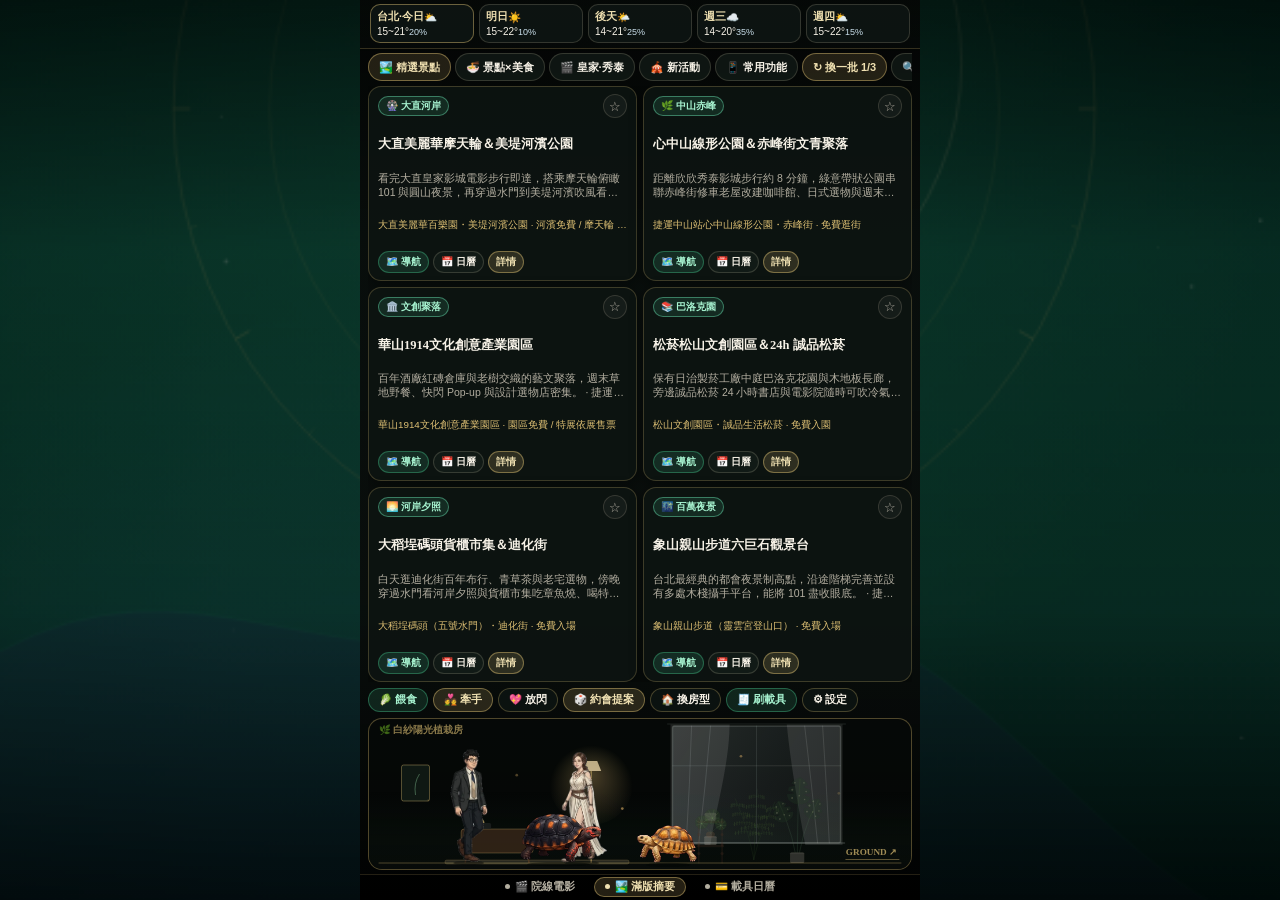
==== commit 3f148bf4: "Deploy LauncherT Apple iOS PWA v1.0.27 (2026-11-20 09:25:12)" ====
--- a/launchert-apple/index.html
+++ b/launchert-apple/index.html
@@ -20,7 +20,7 @@
   <link rel="manifest" href="./manifest.webmanifest" />
   <title>LauncherT · 子夜天文台電影與新活動探索</title>
   <style>html,body{color:#f7f2e7;-webkit-tap-highlight-color:transparent;-webkit-touch-callout:none;overscroll-behavior:none;background-color:#090e0c;width:100%;height:100%;margin:0;padding:0;overflow:hidden}#app{width:100%;height:100dvh;min-height:100%}</style>
-  <script type="module" crossorigin src="./assets/index-CrBpAE1G.js"></script>
+  <script type="module" crossorigin src="./assets/index-Dk9s41yl.js"></script>
   <link rel="stylesheet" crossorigin href="./assets/index-cv37QD5k.css">
 </head>
 <body>
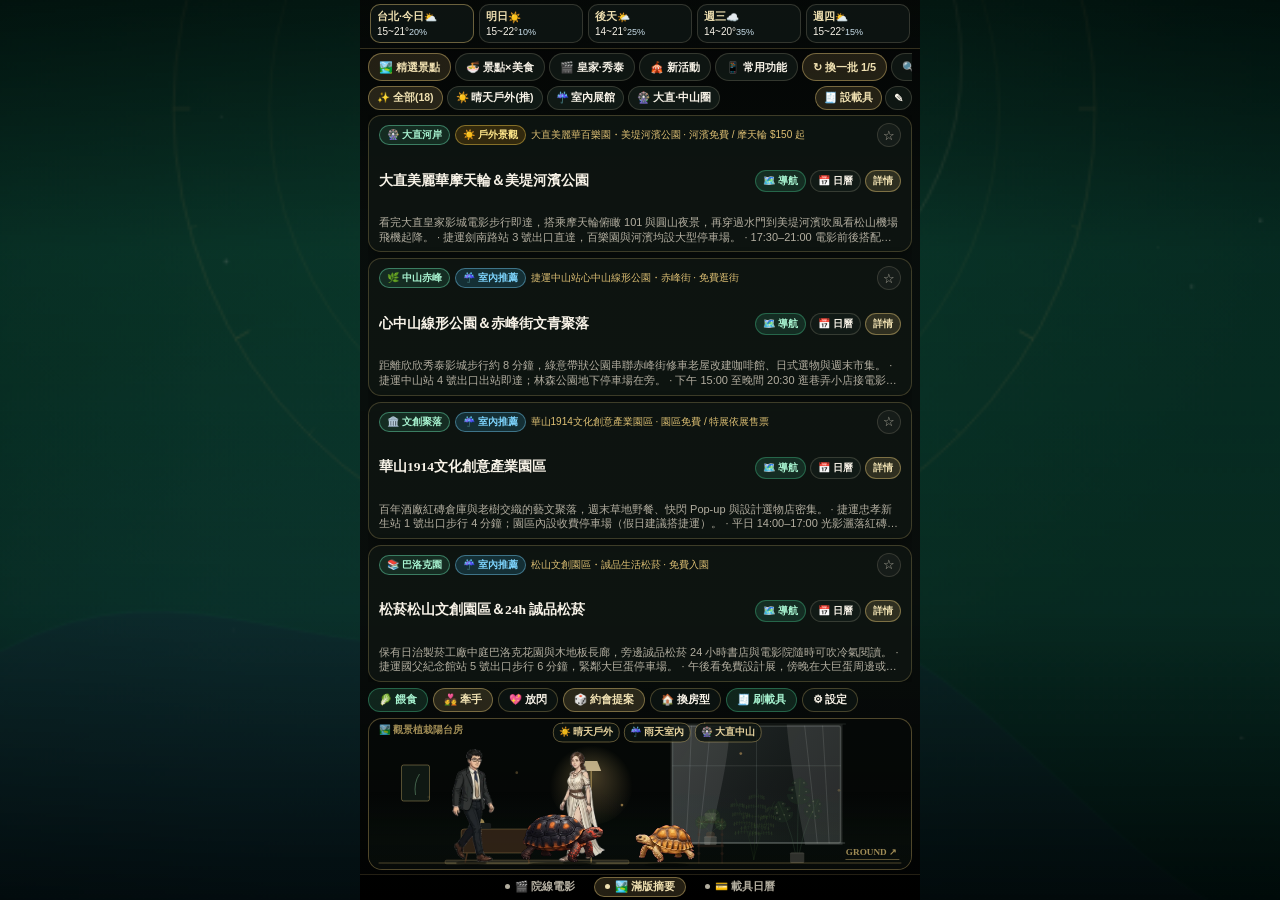
==== commit 375b0eee: "Deploy LauncherT Apple iOS PWA v1.0.27 (2026-11-20 20:25:44)" ====
--- a/launchert-apple/index.html
+++ b/launchert-apple/index.html
@@ -20,8 +20,8 @@
   <link rel="manifest" href="./manifest.webmanifest" />
   <title>LauncherT · 子夜天文台電影與新活動探索</title>
   <style>html,body{color:#f7f2e7;-webkit-tap-highlight-color:transparent;-webkit-touch-callout:none;overscroll-behavior:none;background-color:#090e0c;width:100%;height:100%;margin:0;padding:0;overflow:hidden}#app{width:100%;height:100dvh;min-height:100%}</style>
-  <script type="module" crossorigin src="./assets/index-Dk9s41yl.js"></script>
-  <link rel="stylesheet" crossorigin href="./assets/index-cv37QD5k.css">
+  <script type="module" crossorigin src="./assets/index-D4bpypPl.js"></script>
+  <link rel="stylesheet" crossorigin href="./assets/index-Bj2uNiZP.css">
 </head>
 <body>
   <div id="app"></div>
--- a/launchert-apple/assets/index-Bj2uNiZP.css
+++ b/launchert-apple/assets/index-Bj2uNiZP.css
@@ -0,0 +1 @@
+:root{--oled-black:#000;--surface-dark:#090e0c;--surface-elevated:#14211c;--glass-card-bg:rgba(10, 14, 12, var(--card-alpha,.88));--glass-dock-bg:#0b1210d6;--glass-pill-bg:#101815c7;--scrim-drawer:#070a09f5;--brass:#dec074;--brass-light:#efe0b1;--brass-mid:#c39b4b;--brass-dark:#7e5f24;--brass-hairline:#dec07473;--platinum-stroke:#cbc0a633;--ivory:#f7f2e7;--text-secondary:#b3aea0;--text-muted:#7a766b;--emerald:#2e7d5b;--racing-green:#1c3d31;--amber:#c88a3b;--rose:#b85d43;--slate-blue:#7fa3b8;--hero-clock-size:58px;--safe-top:env(safe-area-inset-top,0px);--safe-bottom:env(safe-area-inset-bottom,0px);--safe-left:env(safe-area-inset-left,0px);--safe-right:env(safe-area-inset-right,0px);--font-sans:-apple-system, BlinkMacSystemFont, "SF Pro Text", "PingFang TC", "Noto Sans TC", sans-serif;--font-display:-apple-system, BlinkMacSystemFont, "SF Pro Display", "PingFang TC", sans-serif;--font-serif:"Songti TC", "Noto Serif TC", "PMingLiU", Georgia, serif;--font-mono:ui-monospace, "SF Mono", Menlo, monospace}*,:before,:after{box-sizing:border-box;-webkit-tap-highlight-color:transparent}html,body{background:var(--surface-dark);width:100%;height:100%;color:var(--ivory);font-family:var(--font-sans);-webkit-font-smoothing:antialiased;-webkit-user-select:none;user-select:none;touch-action:manipulation;margin:0;padding:0;overflow:hidden}button,input,select,textarea{color:inherit;font-family:inherit}button{cursor:pointer;background:0 0;border:none;padding:0}input,textarea,select{-webkit-user-select:text;user-select:text}.hidden{display:none!important}.serif{font-family:var(--font-serif)}.mono{font-family:var(--font-mono)}.launcher-shell{background:var(--surface-dark);width:100%;max-width:560px;height:100dvh;padding-top:var(--safe-top);padding-bottom:var(--safe-bottom);padding-left:var(--safe-left);padding-right:var(--safe-right);flex-direction:column;margin:0 auto;display:flex;position:relative;overflow:hidden}.wallpaper-layer{z-index:0;background-color:var(--surface-dark);pointer-events:none;background-position:50%;background-repeat:no-repeat;background-size:cover;transition:background-image .45s;position:fixed;inset:0}.wallpaper-scrim{z-index:1;pointer-events:none;background:linear-gradient(#000000b8 0%,#090e0c75 28%,#090e0c8f 68%,#000000d6 100%);position:fixed;inset:0}.launcher-foreground{z-index:2;flex-direction:column;flex:1;min-height:0;display:flex;position:relative}.ios-install-banner{border:.8px solid var(--brass-hairline);color:var(--brass-light);background:#14211cf0;border-radius:12px;align-items:center;gap:8px;margin:4px 10px 2px;padding:7px 10px;font-size:11.5px;line-height:1.35;display:flex;box-shadow:0 4px 16px #00000073}.ios-install-banner__text{flex:1;min-width:0}.ios-install-banner__btn{border:.8px solid var(--brass-hairline);color:var(--brass-light);background:#dec07429;border-radius:8px;flex-shrink:0;padding:4px 8px;font-size:11px;font-weight:600}.ios-install-banner__close{width:24px;height:24px;color:var(--text-secondary);border-radius:999px;flex-shrink:0;place-items:center;font-size:13px;display:grid}.hero-console{background:linear-gradient(#060a08c7 0%,#090e0c6b 100%);border-bottom:.8px solid #dec07438;flex-shrink:0;padding:4px 10px 5px}.hero-console.is-compact{--hero-clock-size:46px;padding:4px 12px}.hero-console.is-hidden-card{padding:4px 12px}.hero-topbar{align-items:center;gap:6px;display:flex}.hero-greeting-pill{background:var(--glass-pill-bg);border:.8px solid var(--brass-hairline);color:var(--brass-light);font-family:var(--font-serif);letter-spacing:.12em;text-shadow:0 1px 3px #000000bf;border-radius:999px;padding:3px 9px;font-size:10.5px;font-weight:700}.hero-spacer{flex:1}.hero-tz-pill{background:var(--glass-pill-bg);border:.8px solid var(--platinum-stroke);border-radius:10px;align-items:center;gap:5px;height:29px;padding:0 9px;font-size:11px;display:inline-flex}.hero-tz-pill__city{color:var(--ivory);text-overflow:ellipsis;white-space:nowrap;max-width:84px;overflow:hidden}.hero-tz-pill__time{color:var(--brass-light);font-variant-numeric:tabular-nums;font-weight:700}.hero-icon-btn{background:var(--glass-pill-bg);border:.8px solid var(--platinum-stroke);width:34px;height:32px;color:var(--brass-light);border-radius:10px;justify-content:center;align-items:center;font-size:15px;transition:transform .12s,border-color .15s;display:inline-flex}.hero-icon-btn:active{border-color:var(--brass);transform:scale(.94)}.hero-main-row{justify-content:space-between;align-items:center;gap:10px;margin-top:4px;display:flex}.hero-clock-zone{flex-direction:column;flex:1;min-width:0;display:flex}.hero-clock{font-family:var(--font-display);font-size:var(--hero-clock-size);letter-spacing:-.02em;font-variant-numeric:tabular-nums;color:var(--ivory);text-shadow:0 2px 10px #000000d9;font-weight:300;line-height:.98}.hero-date-line{font-family:var(--font-serif);letter-spacing:.06em;color:var(--brass-light);text-shadow:0 1px 4px #000000d9;margin-top:2px;font-size:12.5px;font-weight:700}.hero-bazi-pill{color:var(--ivory);font-family:var(--font-serif);letter-spacing:.03em;text-align:left;white-space:nowrap;text-overflow:ellipsis;background:#101815ad;border:.8px solid #dec07452;border-radius:8px;max-width:100%;margin-top:3px;padding:3px 8px;font-size:11.5px;overflow:hidden}.hero-bazi-pill:active{border-color:var(--brass)}.hero-weather-zone{background:var(--glass-pill-bg);border:.8px solid var(--platinum-stroke);border-radius:14px;flex-direction:column;flex-shrink:0;align-items:flex-end;min-width:96px;padding:7px 11px;display:flex}.hero-weather-top{align-items:center;gap:5px;display:flex}.hero-weather-icon{font-size:28px;line-height:1}.hero-weather-temp{font-variant-numeric:tabular-nums;color:var(--ivory);font-size:25px;font-weight:700}.hero-weather-badge{color:var(--text-secondary);white-space:nowrap;margin-top:2px;font-size:11px}.hero-forecast-strip{grid-template-columns:repeat(5,minmax(0,1fr));gap:5px;margin-top:0;display:grid}.forecast-slot{background:var(--glass-pill-bg);border:.8px solid #cbc0a633;border-radius:10px;flex-direction:column;gap:2px;padding:5px 6px;display:flex}.forecast-slot.is-today{border-color:var(--brass-hairline)}.forecast-slot__top{color:var(--brass-light);justify-content:space-between;align-items:center;font-size:10.5px;font-weight:700;display:flex}.forecast-slot__bottom{font-variant-numeric:tabular-nums;color:var(--ivory);justify-content:space-between;align-items:center;font-size:10px;display:flex}.forecast-slot__rain{color:#cbe0ec;font-size:9px}.pages-viewport{flex:1;width:100%;min-height:0;position:relative;overflow:hidden}.pages-track{will-change:transform;width:300%;height:100%;transition:transform .28s cubic-bezier(.22,1,.36,1);display:flex}.pages-track.is-dragging{transition:none}.launcher-page{flex-direction:column;flex-shrink:0;width:33.3333%;height:100%;min-height:0;display:flex;overflow:hidden}.page-dots-bar{background:#00000085;border-top:.8px solid #dec07429;flex-shrink:0;justify-content:center;align-items:center;gap:8px;height:26px;padding:2px 12px 4px;display:flex}.page-dot-pill{height:20px;color:var(--text-secondary);border:.8px solid #0000;border-radius:999px;align-items:center;gap:5px;padding:0 10px;font-size:10.5px;font-weight:600;transition:all .18s;display:inline-flex}.page-dot-pill.is-active{color:var(--brass-light);border-color:var(--brass-hairline);background:#dec07429}.page-dot-pill__dot{background:currentColor;border-radius:50%;width:5px;height:5px}.glass-card{background:var(--glass-card-bg);border:.8px solid var(--brass-hairline);border-radius:14px;box-shadow:0 8px 24px #0000007a}.pill-btn{border:.8px solid var(--platinum-stroke);height:28px;color:var(--ivory);white-space:nowrap;background:#111916db;border-radius:999px;justify-content:center;align-items:center;gap:4px;padding:0 10px;font-size:11px;font-weight:600;display:inline-flex}.pill-btn.is-gold{color:var(--brass-light);border-color:var(--brass-hairline);background:#dec07424}.pill-btn.is-emerald{color:#a7f3d0;background:#2e7d5b47;border-color:#2e7d5bb8}.pill-btn.is-amber{color:#fcd34d;background:#c88a3b33;border-color:#c88a3ba6}.pill-btn.is-rose{color:#fecaca;background:#b85d4333;border-color:#b85d43a6}.pill-btn:active{transform:scale(.96)}.pulse-page{gap:6px;padding:6px 12px}.pulse-masthead{background:var(--glass-card-bg);border:.8px solid #dec0744d;border-left:3px solid var(--brass);border-radius:12px;flex-shrink:0;justify-content:space-between;align-items:center;gap:8px;padding:6px 10px;display:flex}.pulse-masthead__text{font-family:var(--font-serif);color:var(--ivory);font-size:13px;font-weight:700;line-height:1.35}.pulse-chips-row{scrollbar-width:none;flex-shrink:0;align-items:center;gap:6px;padding:2px 0;display:flex;overflow-x:auto}.pulse-chips-row::-webkit-scrollbar{display:none}.pulse-chip{border:.8px solid var(--platinum-stroke);height:30px;color:var(--text-secondary);background:#121b17cc;border-radius:999px;flex-shrink:0;padding:0 11px;font-size:11.5px;font-weight:600}.pulse-chip.is-active{border-color:var(--brass);color:var(--brass-light);background:#dec07438}.pulse-list{-webkit-overflow-scrolling:touch;flex-direction:column;flex:1;gap:8px;min-height:0;padding-right:2px;display:flex;overflow-y:auto}.pulse-card{background:var(--glass-card-bg);text-align:left;border:.8px solid #dec07447;border-radius:14px;flex-direction:column;gap:5px;width:100%;padding:10px 12px;display:flex}.pulse-card:active{border-color:var(--brass)}.pulse-card__top{justify-content:space-between;align-items:center;gap:6px;display:flex}.pulse-card__tag{border:.8px solid var(--brass-hairline);color:var(--brass-light);background:#dec07429;border-radius:999px;padding:2px 8px;font-size:10px;font-weight:700}.pulse-card__meta{color:var(--text-secondary);font-size:10.5px}.pulse-card__title{font-family:var(--font-serif);color:var(--ivory);font-size:14px;font-weight:700;line-height:1.3}.pulse-card__subtitle{color:var(--text-secondary);font-size:12px;line-height:1.4}.pulse-card__footer{color:var(--brass);justify-content:space-between;align-items:center;gap:8px;margin-top:2px;font-size:11px;display:flex}.pulse-footer-bar{flex-shrink:0;align-items:center;gap:8px;padding-top:2px;display:flex}.pulse-updated-label{min-width:0;color:var(--text-secondary);white-space:nowrap;text-overflow:ellipsis;flex:1;font-size:11px;overflow:hidden}.home-page{gap:5px;padding:4px 8px}.need-card{background:var(--glass-card-bg);border:.8px solid var(--brass-hairline);border-radius:13px;flex-shrink:0;margin-left:8px;padding:7px 11px}.need-card__head{justify-content:space-between;align-items:center;gap:6px;display:flex}.need-card__kicker{font-family:var(--font-serif);letter-spacing:.08em;color:var(--brass);text-overflow:ellipsis;white-space:nowrap;font-size:10.5px;font-weight:700;overflow:hidden}.need-card__lock-pill{border:.8px solid var(--platinum-stroke);height:24px;color:var(--ivory);white-space:nowrap;background:#121b17e0;border-radius:999px;padding:0 9px;font-size:10.5px;font-weight:700}.need-card__lock-pill.is-locked{border-color:var(--emerald);color:#a7f3d0;background:#2e7d5b57}.need-card__rule{background:#dec07438;height:.8px;margin:4px 0}.need-card__body{align-items:center;gap:8px;display:flex}.need-card__copy{flex:1;min-width:0}.need-card__title{font-family:var(--font-serif);color:var(--ivory);white-space:nowrap;text-overflow:ellipsis;font-size:13px;font-weight:700;overflow:hidden}.need-card__sub{color:var(--text-secondary);white-space:nowrap;text-overflow:ellipsis;margin-top:1px;font-size:11px;overflow:hidden}.home-section-bar{scrollbar-width:none;flex-wrap:nowrap;flex-shrink:0;justify-content:space-between;align-items:center;gap:4px;padding:0;display:flex;overflow-x:auto}.home-section-bar::-webkit-scrollbar{display:none}.home-mode-tabs,.home-bar-actions{flex-shrink:0;align-items:center;gap:4px;display:flex}.home-subfilter-bar{flex-shrink:0;justify-content:space-between;align-items:center;gap:6px;display:flex}.home-subfilter-chips{scrollbar-width:none;flex:1;align-items:center;gap:4px;min-width:0;display:flex;overflow-x:auto}.home-subfilter-chips::-webkit-scrollbar{display:none}.home-subfilter-carrier{flex-shrink:0;align-items:center;gap:3px;display:inline-flex}.home-subfilter-carrier .pill-btn{height:24px;padding:0 8px;font-size:10.5px}.home-digest-stage{flex:1;width:100%;min-height:0;display:flex;overflow:hidden}.home-digest-grid{grid-template-rows:repeat(4,minmax(0,1fr));grid-template-columns:minmax(0,1fr);gap:6px;width:100%;height:100%;display:grid;overflow:hidden}.digest-bento-card{text-align:left;cursor:pointer;background:#0e1512db;border:.8px solid #dec0743d;border-radius:13px;flex-direction:column;justify-content:space-between;gap:3px;min-height:0;padding:7px 10px;display:flex;overflow:hidden;box-shadow:0 4px 14px #00000059}.digest-bento-card:active{border-color:var(--brass)}.digest-bento-card__top{flex-shrink:0;justify-content:space-between;align-items:center;gap:6px;display:flex}.digest-bento-card__top-left{flex:1;align-items:center;gap:5px;min-width:0;display:flex;overflow:hidden}.digest-bento-card__venue-inline{min-width:0;color:var(--brass);white-space:nowrap;text-overflow:ellipsis;flex:1;font-size:10px;overflow:hidden}.digest-bento-card__mid{flex-shrink:0;justify-content:space-between;align-items:center;gap:8px;display:flex}.digest-bento-card__title{min-width:0;font-family:var(--font-serif);color:var(--ivory);white-space:nowrap;text-overflow:ellipsis;flex:1;font-size:13.5px;font-weight:700;line-height:1.25;overflow:hidden}.digest-bento-card__sub{color:var(--text-secondary);-webkit-line-clamp:2;-webkit-box-orient:vertical;font-size:11px;line-height:1.32;display:-webkit-box;overflow:hidden}.digest-bento-card__actions{flex-wrap:nowrap;flex-shrink:0;align-items:center;gap:4px;display:inline-flex}.digest-bento-card__actions .mini-action-btn{height:22px;padding:0 7px;font-size:10px}.discovery-card__badge.is-indoor{color:#7dd3fc;background:#38bdf829;border-color:#7dd3fc6b}.discovery-card__badge.is-outdoor{color:#fde68a;background:#f59e0b29;border-color:#fcd34d6b}.home-feature-grid{grid-template-rows:repeat(4,minmax(0,1fr));grid-template-columns:repeat(3,minmax(0,1fr));gap:6px;width:100%;height:100%;display:grid;overflow:hidden}.feature-bento-btn{text-align:center;background:#0e1512db;border:.8px solid #dec07447;border-radius:13px;flex-direction:column;justify-content:center;align-items:center;gap:3px;min-height:0;padding:7px 6px;display:flex;overflow:hidden}.feature-bento-btn:active{border-color:var(--brass);transform:scale(.97)}.feature-bento-btn__icon{font-size:20px;line-height:1.1}.feature-bento-btn__title{color:var(--ivory);white-space:nowrap;text-overflow:ellipsis;max-width:100%;font-size:11.5px;font-weight:700;overflow:hidden}.feature-bento-btn__sub{color:var(--text-secondary);white-space:nowrap;text-overflow:ellipsis;max-width:100%;font-size:9.5px;overflow:hidden}.discovery-card__badge.is-spot{color:#a7f3d0;background:#2e7d5b3d;border-color:#6ee7b770}.discovery-card__badge.is-food{color:#fde68a;background:#b85d433d;border-color:#fbbf2470}.home-section-bar__title{min-width:0;font-family:var(--font-serif);letter-spacing:.05em;color:var(--ivory);white-space:nowrap;text-overflow:ellipsis;flex:110px;font-size:12px;font-weight:700;overflow:hidden}.home-search-row{flex-shrink:0;align-items:center;gap:6px;padding:0 2px 0 8px;display:flex}.home-search-input{min-width:0;height:30px;color:var(--ivory);background:#0e1512db;border:.8px solid #dec07457;border-radius:999px;outline:none;flex:1;padding:0 10px;font-size:12px}.home-search-input:focus{border-color:var(--brass)}.discovery-cards-scroll{-webkit-overflow-scrolling:touch;flex-direction:column;gap:7px;width:100%;height:100%;padding:2px 2px 6px 4px;display:flex;overflow-y:auto}.discovery-card{text-align:left;cursor:pointer;background:#0e1512c7;border:.8px solid #dec07438;border-radius:14px;flex-direction:column;flex-shrink:0;gap:5px;padding:10px 12px;display:flex}.discovery-card:active{border-color:var(--brass)}.discovery-card__top{justify-content:space-between;align-items:center;gap:6px;display:flex}.discovery-card__badge{color:var(--brass-light);white-space:nowrap;background:#dec07424;border:.8px solid #dec07457;border-radius:999px;padding:2px 7px;font-size:10px;font-weight:700}.discovery-card__badge.is-movie{color:#fde68a;background:#c88a3b2e;border-color:#f5d57a7a}.discovery-card__badge.is-event{color:#a7f3d0;background:#2e7d5b38;border-color:#6ee7b766}.discovery-card__meta{color:var(--text-secondary);white-space:nowrap;text-overflow:ellipsis;font-size:10.5px;overflow:hidden}.discovery-card__fav-top-btn{width:24px;height:24px;color:var(--text-secondary);background:#ffffff0a;border:.8px solid #cbc0a62e;border-radius:999px;place-items:center;font-size:13px;display:inline-grid}.discovery-card__fav-top-btn.is-saved{color:#fde68a;background:#c88a3b40;border-color:#f5d57aa6}.discovery-card__title{font-family:var(--font-serif);color:var(--ivory);font-size:14px;font-weight:700;line-height:1.3}.discovery-card__sub{color:var(--text-secondary);-webkit-line-clamp:1;-webkit-box-orient:vertical;font-size:11px;line-height:1.35;display:-webkit-box;overflow:hidden}.discovery-card__venue{color:var(--brass);white-space:nowrap;text-overflow:ellipsis;font-size:10.5px;overflow:hidden}.discovery-card__actions{flex-wrap:wrap;align-items:center;gap:5px;margin-top:2px;display:flex}.mini-action-btn{border:.8px solid var(--platinum-stroke);height:24px;color:var(--ivory);white-space:nowrap;background:#121c18e6;border-radius:999px;align-items:center;gap:3px;padding:0 8px;font-size:10.5px;font-weight:600;display:inline-flex}.mini-action-btn.is-gold{color:var(--brass-light);border-color:var(--brass-hairline);background:#dec07429}.mini-action-btn.is-emerald{color:#a7f3d0;background:#2e7d5b40;border-color:#2e7d5bb8}.mini-action-btn.is-saved,.discovery-card__fav-btn.is-saved{color:#fde68a;background:#c88a3b57;border-color:#f5d57ac7}.date-combo-banner{background:#0e1814e0;border:.8px solid #dec0746b;border-radius:10px;flex-direction:column;gap:4px;margin-top:6px;padding:7px 9px;display:flex}.date-combo-row{color:var(--ivory);justify-content:space-between;align-items:center;gap:6px;font-size:11px;display:flex}.cinema-quick-strip{scrollbar-width:none;flex-shrink:0;align-items:center;gap:6px;padding:2px 0;display:flex;overflow-x:auto}.cinema-quick-strip::-webkit-scrollbar{display:none}.drawer-discovery-list{-webkit-overflow-scrolling:touch;flex-direction:column;flex:1;gap:8px;min-width:0;min-height:0;padding:6px 2px 10px 4px;display:flex;overflow-y:auto}.home-thumb-zone{flex:1;align-items:stretch;gap:4px;min-height:0;display:flex}.arc-wheel-wrap{flex-shrink:0;width:82px;position:relative}.arc-wheel-canvas{touch-action:none;width:100%;height:100%;display:block}.home-apps-stage{flex:1;min-width:0;min-height:0;position:relative;overflow:hidden}.bubble-grid-canvas{touch-action:pan-y;width:100%;height:100%;display:block}.home-matrix-grid{align-content:end;gap:6px;width:100%;height:100%;padding:4px 2px;display:grid;overflow-y:auto}.app-tile-btn{border-radius:12px;flex-direction:column;justify-content:center;align-items:center;gap:3px;padding:4px 2px;transition:transform .12s;display:flex}.app-tile-btn:active{transform:scale(.92)}.app-tile-orb{background:radial-gradient(circle at 32% 28%,#24342cf0,#090e0cf5);border:.9px solid #dec0748f;border-radius:50%;place-items:center;display:grid;box-shadow:inset 0 1px 2px #ffffff24,0 4px 12px #00000073}.app-tile-label{max-width:100%;color:var(--ivory);text-align:center;white-space:nowrap;text-overflow:ellipsis;text-shadow:0 1px 3px #000000e6;font-size:10.5px;line-height:1.15;overflow:hidden}.companion-action-bar{scrollbar-width:none;flex-shrink:0;align-items:center;gap:5px;margin-left:0;padding:1px 0;display:flex;overflow-x:auto}.companion-action-bar::-webkit-scrollbar{display:none}.companion-action-pill{height:24px;color:var(--ivory);white-space:nowrap;background:#0e1512c7;border:.8px solid #dec07447;border-radius:999px;flex-shrink:0;align-items:center;gap:3px;padding:0 10px;font-size:10.5px;font-weight:600;display:inline-flex}.companion-action-pill.is-gold{color:var(--brass-light);border-color:var(--brass-hairline);background:#dec07429}.companion-action-pill.is-emerald{color:#a7f3d0;background:#2e7d5b3d;border-color:#2e7d5bb8}.companion-action-pill:active{transform:scale(.95)}.walk-strip-wrap{background:#060a08ad;border:.8px solid #dec07457;border-radius:14px;flex-shrink:0;height:152px;margin-left:0;position:relative;overflow:hidden}.walk-strip-canvas{width:100%;height:152px;display:block}.wallet-calendar-page{-webkit-overflow-scrolling:touch;gap:10px;padding:6px 10px 14px;overflow-y:auto}.wallet-card{flex-direction:column;gap:8px;padding:10px;display:flex}.wallet-card__header{justify-content:space-between;align-items:center;gap:8px;display:flex}.wallet-card__title{font-family:var(--font-serif);color:var(--ivory);font-size:13.5px;font-weight:700}.wallet-mode-tabs{border:.8px solid var(--platinum-stroke);background:#0b1210e6;border-radius:999px;gap:4px;padding:2px;display:inline-flex}.wallet-mode-tab{height:24px;color:var(--text-secondary);border-radius:999px;padding:0 10px;font-size:11px;font-weight:700}.wallet-mode-tab.is-active{color:var(--brass-light);background:#dec0743d}.vip-chips-strip{scrollbar-width:none;align-items:center;gap:6px;display:flex;overflow-x:auto}.vip-chips-strip::-webkit-scrollbar{display:none}.vip-chip{border:.8px solid var(--platinum-stroke);height:27px;color:var(--ivory);background:#121b17db;border-radius:999px;flex-shrink:0;align-items:center;gap:4px;padding:0 10px;font-size:11px;display:inline-flex}.vip-chip.is-active{border-color:var(--brass);color:var(--brass-light);background:#dec07433}.barcode-dual-frame{background:#000;border:1px solid #dec0747a;border-radius:14px;flex-direction:column;padding:5px;display:flex}.barcode-white-pad{color:#0f172a;background:#fff;border-radius:10px;flex-direction:column;align-items:center;gap:5px;padding:8px 12px;display:flex}.barcode-pad__head{justify-content:space-between;align-items:center;gap:8px;width:100%;display:flex}.barcode-pad__title{color:#0f172a;font-size:12.5px;font-weight:700}.barcode-pad__badge{color:#334155;background:#e2e8f0;border-radius:6px;padding:2px 6px;font-size:9.5px;font-weight:700}.barcode-svg-box{background:#fff;justify-content:center;align-items:center;width:100%;min-height:62px;display:flex}.barcode-svg-box svg{max-width:100%;height:auto;max-height:82px;display:block}.barcode-svg-box.is-qr svg{width:110px;height:110px;max-height:110px}.barcode-code-text{font-family:var(--font-mono);letter-spacing:.1em;color:#0f172a;font-size:13px;font-weight:700}.barcode-anti-misscan-gap{background:#000;height:14px}.vip-carousel-bar{align-items:center;gap:6px;width:100%;display:flex}.vip-nav-btn{color:#1e293b;background:#e2e8f0;border-radius:6px;place-items:center;width:26px;height:24px;font-size:11px;font-weight:700;display:grid}.vip-indicator{color:#475569;font-size:10.5px;font-weight:700}.wallet-actions-grid{grid-template-columns:repeat(4,minmax(0,1fr));gap:6px;display:grid}.fullscreen-barcode-modal{z-index:1200;padding:calc(var(--safe-top) + 8px) 12px calc(var(--safe-bottom) + 12px);background:#000;flex-direction:column;display:flex;position:fixed;inset:0}.fs-barcode-topbar{justify-content:space-between;align-items:center;gap:8px;height:36px;margin-bottom:6px;display:flex}.fs-brightness-pill{color:#fcd34d;background:#fcd34d29;border:.8px solid #fcd34d73;border-radius:999px;padding:4px 10px;font-size:11.5px;font-weight:700}.fs-close-btn{color:#f8fafc;background:#1e293b;border:.8px solid #f8fafc40;border-radius:999px;height:28px;padding:0 12px;font-size:12px;font-weight:700}.fs-white-pad{color:#0f172a;background:#fff;border-radius:14px;flex-direction:column;align-items:center;gap:8px;padding:14px 16px;display:flex}.fs-white-pad .barcode-svg-box svg{max-height:98px}.fs-white-pad .barcode-svg-box.is-qr svg{width:148px;height:148px;max-height:148px}.fs-white-pad .barcode-code-text{letter-spacing:.14em;font-size:17px}.fs-anti-misscan-gap{color:#475569;letter-spacing:.12em;background:#000;flex:1;justify-content:center;align-items:center;min-height:48px;font-size:10.5px;display:flex}.calendar-card{flex-direction:column;gap:8px;padding:12px;display:flex}.calendar-header{align-items:center;gap:6px;display:flex}.calendar-month-title{text-align:center;font-family:var(--font-serif);color:var(--ivory);flex:1;font-size:15px;font-weight:700}.calendar-nav-btn{background:var(--glass-pill-bg);border:.8px solid var(--platinum-stroke);width:30px;height:30px;color:var(--ivory);border-radius:9px;font-size:12px;font-weight:700}.calendar-weekdays{text-align:center;color:var(--text-secondary);grid-template-columns:repeat(7,minmax(0,1fr));font-size:11px;font-weight:700;display:grid}.calendar-weekdays span:first-child{color:var(--rose)}.calendar-weekdays span:last-child{color:var(--slate-blue)}.calendar-grid{grid-template-columns:repeat(7,minmax(0,1fr));gap:4px;display:grid}.cal-cell{background:#1018158f;border:.8px solid #0000;border-radius:10px;flex-direction:column;justify-content:center;align-items:center;gap:1px;min-height:48px;padding:4px 2px;display:flex;position:relative}.cal-cell.is-other-month{opacity:.35}.cal-cell.is-today{border-color:var(--brass);background:#dec07429}.cal-cell.is-selected{border-color:var(--emerald);background:#2e7d5b52}.cal-cell__day{font-variant-numeric:tabular-nums;color:var(--ivory);font-size:13px;font-weight:700}.cal-cell__sub{color:var(--text-secondary);text-overflow:ellipsis;white-space:nowrap;max-width:100%;font-size:9px;line-height:1.1;overflow:hidden}.cal-cell__sub.is-term{color:var(--brass-light);font-weight:700}.cal-cell__sub.is-holiday{color:#fca5a5;font-weight:700}.cal-cell__memo-dot{background:var(--emerald);border-radius:50%;width:5px;height:5px;position:absolute;top:4px;right:4px}.cal-memo-strip{background:var(--glass-pill-bg);border:.8px solid var(--platinum-stroke);border-radius:11px;justify-content:space-between;align-items:center;gap:8px;padding:8px 10px;display:flex}.cal-memo-strip__info{flex:1;min-width:0}.cal-memo-strip__date{color:var(--brass-light);font-size:12px;font-weight:700}.cal-memo-strip__text{color:var(--text-secondary);word-break:break-word;margin-top:2px;font-size:11.5px}.shichen-card{background:#101a16d9;border:.8px solid #dec07457;border-radius:12px;flex-direction:column;gap:4px;padding:10px 12px;display:flex}.shichen-card__head{font-family:var(--font-serif);color:var(--brass-light);justify-content:space-between;align-items:center;font-size:12.5px;font-weight:700;display:flex}.shichen-card__tip{color:var(--text-secondary);font-size:11.5px;line-height:1.45}.drawer-overlay{z-index:800;background:var(--scrim-drawer);padding-top:calc(var(--safe-top) + 6px);padding-bottom:calc(var(--safe-bottom) + 8px);opacity:0;pointer-events:none;flex-direction:column;transition:transform .28s cubic-bezier(.22,1,.36,1),opacity .2s;display:flex;position:fixed;inset:0;transform:translateY(100%)}.drawer-overlay.is-open{opacity:1;pointer-events:auto;transform:translateY(0)}.drawer-handle{background:#dec0746b;border-radius:999px;width:40px;height:4px;margin:0 auto 6px}.drawer-compact-bar{border-bottom:.8px solid #dec07433;align-items:center;gap:6px;padding:0 14px 6px;display:flex}.drawer-compact-clock{font-variant-numeric:tabular-nums;color:var(--ivory);font-size:16px;font-weight:600}.drawer-compact-bazi{min-width:0;font-family:var(--font-serif);color:var(--brass);white-space:nowrap;text-overflow:ellipsis;flex:1;font-size:11.5px;overflow:hidden}.drawer-compact-pill{background:var(--glass-pill-bg);border:.8px solid var(--platinum-stroke);color:var(--text-secondary);border-radius:999px;padding:3px 8px;font-size:10.5px}.drawer-main{flex:1;align-items:stretch;gap:4px;min-height:0;padding-right:10px;display:flex}.drawer-grid-scroll{-webkit-overflow-scrolling:touch;flex-direction:column;flex:1;justify-content:flex-end;min-width:0;min-height:0;padding:8px 0;display:flex;overflow-y:auto}.drawer-grid{gap:6px;width:100%;display:grid}.drawer-grid.is-preset-8x7{gap:4px}.drawer-edit-bar{scrollbar-width:none;flex-shrink:0;align-items:center;gap:6px;padding:6px 12px;display:flex;overflow-x:auto}.drawer-edit-bar::-webkit-scrollbar{display:none}.drawer-search-bar{flex-shrink:0;align-items:center;gap:8px;padding:0 12px;display:flex}.drawer-search-box{background:var(--glass-pill-bg);border:.8px solid var(--brass-hairline);border-radius:999px;flex:1;align-items:center;gap:8px;height:42px;padding:0 12px;display:flex}.drawer-search-input{min-width:0;color:var(--ivory);background:0 0;border:none;outline:none;flex:1;font-size:13.5px}.drawer-close-btn{background:var(--glass-pill-bg);border:.8px solid var(--brass-hairline);width:42px;height:42px;color:var(--ivory);border-radius:50%;place-items:center;font-size:16px;display:grid}.modal-backdrop{z-index:1000;padding:12px 10px calc(var(--safe-bottom) + 10px);background:#000000c7;justify-content:center;align-items:flex-end;display:flex;position:fixed;inset:0}.modal-sheet{border:.8px solid var(--brass-hairline);background:#0d1411;border-radius:18px;flex-direction:column;width:100%;max-width:520px;max-height:86dvh;display:flex;overflow:hidden;box-shadow:0 20px 50px #000c}.modal-header{border-bottom:.8px solid #dec0743d;flex-shrink:0;justify-content:space-between;align-items:center;gap:8px;padding:12px 14px;display:flex}.modal-title{font-family:var(--font-serif);color:var(--brass-light);font-size:15px;font-weight:700}.modal-close{width:30px;height:30px;color:var(--ivory);background:#ffffff14;border-radius:50%;place-items:center;font-size:14px;display:grid}.modal-body{-webkit-overflow-scrolling:touch;flex-direction:column;flex:1;gap:10px;min-height:0;padding:12px 14px;display:flex;overflow-y:auto}.modal-section{border:.8px solid var(--platinum-stroke);background:#14211c8f;border-radius:12px;flex-direction:column;gap:8px;padding:10px 12px;display:flex}.modal-section__title{color:var(--brass-light);font-size:12.5px;font-weight:700}.field-row{justify-content:space-between;align-items:center;gap:10px;font-size:12.5px;display:flex}.field-input,.field-select,.field-textarea{border:.8px solid var(--platinum-stroke);width:100%;color:var(--ivory);background:#070a09e0;border-radius:10px;outline:none;padding:8px 10px;font-size:13px}.field-input:focus,.field-select:focus,.field-textarea:focus{border-color:var(--brass)}.toggle-switch{border:.8px solid var(--platinum-stroke);background:#7a766b73;border-radius:999px;width:44px;height:24px;transition:background .2s;position:relative}.toggle-switch:after{content:"";background:var(--ivory);border-radius:50%;width:18px;height:18px;transition:transform .2s;position:absolute;top:2px;left:2px}.toggle-switch.is-on{background:var(--emerald);border-color:#6ee7b7}.toggle-switch.is-on:after{transform:translate(20px)}.wallpaper-grid{grid-template-columns:repeat(3,minmax(0,1fr));gap:8px;display:grid}.wallpaper-thumb-card{border:.8px solid var(--platinum-stroke);text-align:left;background:#090e0ce6;border-radius:10px;flex-direction:column;display:flex;overflow:hidden}.wallpaper-thumb-card.is-active{border-color:var(--brass);box-shadow:0 0 0 1px var(--brass)}.wallpaper-thumb-card img{aspect-ratio:9/14;object-fit:cover;width:100%;display:block}.wallpaper-thumb-card__label{color:var(--ivory);white-space:nowrap;text-overflow:ellipsis;padding:4px 5px;font-size:10px;overflow:hidden}.template-grid{grid-template-columns:repeat(2,minmax(0,1fr));gap:8px;display:grid}.template-card{border:.8px solid var(--platinum-stroke);text-align:left;background:#101815db;border-radius:12px;flex-direction:column;gap:3px;padding:9px;display:flex}.template-card:active{border-color:var(--brass)}.app-picker-list{flex-direction:column;gap:6px;display:flex}.app-picker-row{border:.8px solid var(--platinum-stroke);background:#101815b8;border-radius:10px;align-items:center;gap:10px;padding:7px 9px;display:flex}.app-picker-row__meta{flex:1;min-width:0}.app-picker-row__name{color:var(--ivory);font-size:13px;font-weight:600}.app-picker-row__scheme{color:var(--text-secondary);white-space:nowrap;text-overflow:ellipsis;font-size:10.5px;overflow:hidden}.bazi-breakdown-pre{white-space:pre-wrap;font-family:var(--font-serif);color:var(--ivory);margin:0;font-size:12.5px;line-height:1.6}.toast-pill{left:50%;bottom:calc(var(--safe-bottom) + 56px);z-index:2000;border:.8px solid var(--brass);max-width:min(88vw,420px);color:var(--brass-light);text-align:center;opacity:0;pointer-events:none;background:#0d1411f5;border-radius:999px;padding:8px 14px;font-size:12px;font-weight:600;transition:opacity .18s,transform .18s;position:fixed;transform:translate(-50%,14px);box-shadow:0 8px 24px #000000a6}.toast-pill.is-visible{opacity:1;transform:translate(-50%)}
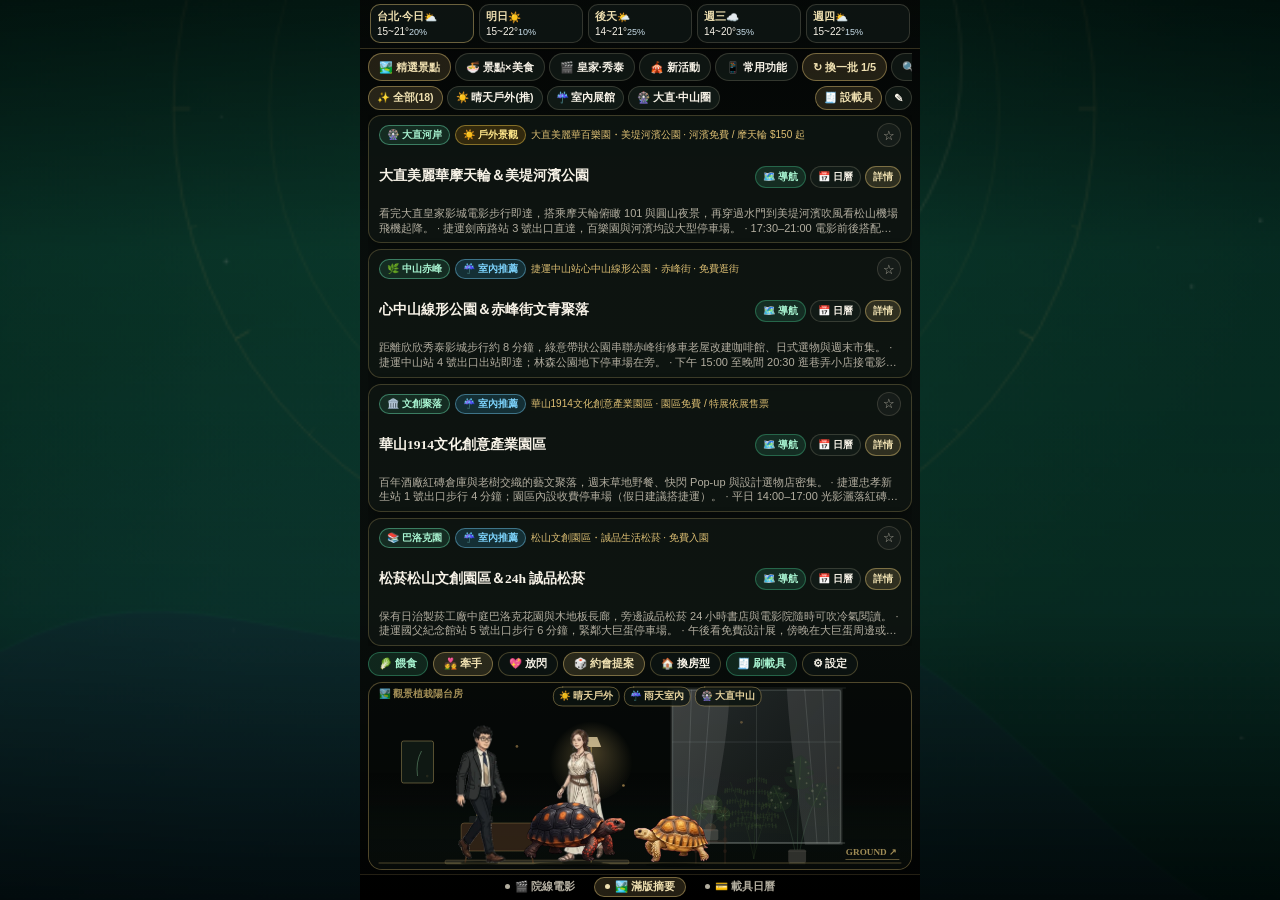
==== commit 211ebb87: "Deploy LauncherT Apple iOS PWA v1.0.27 (2026-11-21 16:51:58)" ====
--- a/launchert-apple/index.html
+++ b/launchert-apple/index.html
@@ -20,8 +20,8 @@
   <link rel="manifest" href="./manifest.webmanifest" />
   <title>LauncherT · 子夜天文台電影與新活動探索</title>
   <style>html,body{color:#f7f2e7;-webkit-tap-highlight-color:transparent;-webkit-touch-callout:none;overscroll-behavior:none;background-color:#090e0c;width:100%;height:100%;margin:0;padding:0;overflow:hidden}#app{width:100%;height:100dvh;min-height:100%}</style>
-  <script type="module" crossorigin src="./assets/index-D4bpypPl.js"></script>
-  <link rel="stylesheet" crossorigin href="./assets/index-Bj2uNiZP.css">
+  <script type="module" crossorigin src="./assets/index-DZWrIQhE.js"></script>
+  <link rel="stylesheet" crossorigin href="./assets/index-DOdwqvZB.css">
 </head>
 <body>
   <div id="app"></div>
--- a/launchert-apple/assets/index-DOdwqvZB.css
+++ b/launchert-apple/assets/index-DOdwqvZB.css
@@ -0,0 +1 @@
+:root{--oled-black:#000;--surface-dark:#090e0c;--surface-elevated:#14211c;--glass-card-bg:rgba(10, 14, 12, var(--card-alpha,.88));--glass-dock-bg:#0b1210d6;--glass-pill-bg:#101815c7;--scrim-drawer:#070a09f5;--brass:#dec074;--brass-light:#efe0b1;--brass-mid:#c39b4b;--brass-dark:#7e5f24;--brass-hairline:#dec07473;--platinum-stroke:#cbc0a633;--ivory:#f7f2e7;--text-secondary:#b3aea0;--text-muted:#7a766b;--emerald:#2e7d5b;--racing-green:#1c3d31;--amber:#c88a3b;--rose:#b85d43;--slate-blue:#7fa3b8;--hero-clock-size:58px;--safe-top:env(safe-area-inset-top,0px);--safe-bottom:env(safe-area-inset-bottom,0px);--safe-left:env(safe-area-inset-left,0px);--safe-right:env(safe-area-inset-right,0px);--font-sans:-apple-system, BlinkMacSystemFont, "SF Pro Text", "PingFang TC", "Noto Sans TC", sans-serif;--font-display:-apple-system, BlinkMacSystemFont, "SF Pro Display", "PingFang TC", sans-serif;--font-serif:"Songti TC", "Noto Serif TC", "PMingLiU", Georgia, serif;--font-mono:ui-monospace, "SF Mono", Menlo, monospace}*,:before,:after{box-sizing:border-box;-webkit-tap-highlight-color:transparent}html,body{background:var(--surface-dark);width:100%;height:100%;color:var(--ivory);font-family:var(--font-sans);-webkit-font-smoothing:antialiased;-webkit-user-select:none;user-select:none;touch-action:manipulation;margin:0;padding:0;overflow:hidden}button,input,select,textarea{color:inherit;font-family:inherit}button{cursor:pointer;background:0 0;border:none;padding:0}input,textarea,select{-webkit-user-select:text;user-select:text}.hidden{display:none!important}.serif{font-family:var(--font-serif)}.mono{font-family:var(--font-mono)}.launcher-shell{background:var(--surface-dark);width:100%;max-width:560px;height:100dvh;padding-top:var(--safe-top);padding-bottom:var(--safe-bottom);padding-left:var(--safe-left);padding-right:var(--safe-right);flex-direction:column;margin:0 auto;display:flex;position:relative;overflow:hidden}.wallpaper-layer{z-index:0;background-color:var(--surface-dark);pointer-events:none;background-position:50%;background-repeat:no-repeat;background-size:cover;transition:background-image .45s;position:fixed;inset:0}.wallpaper-scrim{z-index:1;pointer-events:none;background:linear-gradient(#000000b8 0%,#090e0c75 28%,#090e0c8f 68%,#000000d6 100%);position:fixed;inset:0}.launcher-foreground{z-index:2;flex-direction:column;flex:1;min-height:0;display:flex;position:relative}.ios-install-banner{border:.8px solid var(--brass-hairline);color:var(--brass-light);background:#14211cf0;border-radius:12px;align-items:center;gap:8px;margin:4px 10px 2px;padding:7px 10px;font-size:11.5px;line-height:1.35;display:flex;box-shadow:0 4px 16px #00000073}.ios-install-banner__text{flex:1;min-width:0}.ios-install-banner__btn{border:.8px solid var(--brass-hairline);color:var(--brass-light);background:#dec07429;border-radius:8px;flex-shrink:0;padding:4px 8px;font-size:11px;font-weight:600}.ios-install-banner__close{width:24px;height:24px;color:var(--text-secondary);border-radius:999px;flex-shrink:0;place-items:center;font-size:13px;display:grid}.hero-console{background:linear-gradient(#060a08c7 0%,#090e0c6b 100%);border-bottom:.8px solid #dec07438;flex-shrink:0;padding:4px 10px 5px}.hero-console.is-compact{--hero-clock-size:46px;padding:4px 12px}.hero-console.is-hidden-card{padding:4px 12px}.hero-topbar{align-items:center;gap:6px;display:flex}.hero-greeting-pill{background:var(--glass-pill-bg);border:.8px solid var(--brass-hairline);color:var(--brass-light);font-family:var(--font-serif);letter-spacing:.12em;text-shadow:0 1px 3px #000000bf;border-radius:999px;padding:3px 9px;font-size:10.5px;font-weight:700}.hero-spacer{flex:1}.hero-tz-pill{background:var(--glass-pill-bg);border:.8px solid var(--platinum-stroke);border-radius:10px;align-items:center;gap:5px;height:29px;padding:0 9px;font-size:11px;display:inline-flex}.hero-tz-pill__city{color:var(--ivory);text-overflow:ellipsis;white-space:nowrap;max-width:84px;overflow:hidden}.hero-tz-pill__time{color:var(--brass-light);font-variant-numeric:tabular-nums;font-weight:700}.hero-icon-btn{background:var(--glass-pill-bg);border:.8px solid var(--platinum-stroke);width:34px;height:32px;color:var(--brass-light);border-radius:10px;justify-content:center;align-items:center;font-size:15px;transition:transform .12s,border-color .15s;display:inline-flex}.hero-icon-btn:active{border-color:var(--brass);transform:scale(.94)}.hero-main-row{justify-content:space-between;align-items:center;gap:10px;margin-top:4px;display:flex}.hero-clock-zone{flex-direction:column;flex:1;min-width:0;display:flex}.hero-clock{font-family:var(--font-display);font-size:var(--hero-clock-size);letter-spacing:-.02em;font-variant-numeric:tabular-nums;color:var(--ivory);text-shadow:0 2px 10px #000000d9;font-weight:300;line-height:.98}.hero-date-line{font-family:var(--font-serif);letter-spacing:.06em;color:var(--brass-light);text-shadow:0 1px 4px #000000d9;margin-top:2px;font-size:12.5px;font-weight:700}.hero-bazi-pill{color:var(--ivory);font-family:var(--font-serif);letter-spacing:.03em;text-align:left;white-space:nowrap;text-overflow:ellipsis;background:#101815ad;border:.8px solid #dec07452;border-radius:8px;max-width:100%;margin-top:3px;padding:3px 8px;font-size:11.5px;overflow:hidden}.hero-bazi-pill:active{border-color:var(--brass)}.hero-weather-zone{background:var(--glass-pill-bg);border:.8px solid var(--platinum-stroke);border-radius:14px;flex-direction:column;flex-shrink:0;align-items:flex-end;min-width:96px;padding:7px 11px;display:flex}.hero-weather-top{align-items:center;gap:5px;display:flex}.hero-weather-icon{font-size:28px;line-height:1}.hero-weather-temp{font-variant-numeric:tabular-nums;color:var(--ivory);font-size:25px;font-weight:700}.hero-weather-badge{color:var(--text-secondary);white-space:nowrap;margin-top:2px;font-size:11px}.hero-forecast-strip{grid-template-columns:repeat(5,minmax(0,1fr));gap:5px;margin-top:0;display:grid}.forecast-slot{background:var(--glass-pill-bg);border:.8px solid #cbc0a633;border-radius:10px;flex-direction:column;gap:2px;padding:5px 6px;display:flex}.forecast-slot.is-today{border-color:var(--brass-hairline)}.forecast-slot__top{color:var(--brass-light);justify-content:space-between;align-items:center;font-size:10.5px;font-weight:700;display:flex}.forecast-slot__bottom{font-variant-numeric:tabular-nums;color:var(--ivory);justify-content:space-between;align-items:center;font-size:10px;display:flex}.forecast-slot__rain{color:#cbe0ec;font-size:9px}.pages-viewport{flex:1;width:100%;min-height:0;position:relative;overflow:hidden}.pages-track{will-change:transform;width:300%;height:100%;transition:transform .28s cubic-bezier(.22,1,.36,1);display:flex}.pages-track.is-dragging{transition:none}.launcher-page{flex-direction:column;flex-shrink:0;width:33.3333%;height:100%;min-height:0;display:flex;overflow:hidden}.page-dots-bar{background:#00000085;border-top:.8px solid #dec07429;flex-shrink:0;justify-content:center;align-items:center;gap:8px;height:26px;padding:2px 12px 4px;display:flex}.page-dot-pill{height:20px;color:var(--text-secondary);border:.8px solid #0000;border-radius:999px;align-items:center;gap:5px;padding:0 10px;font-size:10.5px;font-weight:600;transition:all .18s;display:inline-flex}.page-dot-pill.is-active{color:var(--brass-light);border-color:var(--brass-hairline);background:#dec07429}.page-dot-pill__dot{background:currentColor;border-radius:50%;width:5px;height:5px}.glass-card{background:var(--glass-card-bg);border:.8px solid var(--brass-hairline);border-radius:14px;box-shadow:0 8px 24px #0000007a}.pill-btn{border:.8px solid var(--platinum-stroke);height:28px;color:var(--ivory);white-space:nowrap;background:#111916db;border-radius:999px;justify-content:center;align-items:center;gap:4px;padding:0 10px;font-size:11px;font-weight:600;display:inline-flex}.pill-btn.is-gold{color:var(--brass-light);border-color:var(--brass-hairline);background:#dec07424}.pill-btn.is-emerald{color:#a7f3d0;background:#2e7d5b47;border-color:#2e7d5bb8}.pill-btn.is-amber{color:#fcd34d;background:#c88a3b33;border-color:#c88a3ba6}.pill-btn.is-rose{color:#fecaca;background:#b85d4333;border-color:#b85d43a6}.pill-btn:active{transform:scale(.96)}.pulse-page{gap:6px;padding:6px 12px}.pulse-masthead{background:var(--glass-card-bg);border:.8px solid #dec0744d;border-left:3px solid var(--brass);border-radius:12px;flex-shrink:0;justify-content:space-between;align-items:center;gap:8px;padding:6px 10px;display:flex}.pulse-masthead__text{font-family:var(--font-serif);color:var(--ivory);font-size:13px;font-weight:700;line-height:1.35}.pulse-chips-row{scrollbar-width:none;flex-shrink:0;align-items:center;gap:6px;padding:2px 0;display:flex;overflow-x:auto}.pulse-chips-row::-webkit-scrollbar{display:none}.pulse-chip{border:.8px solid var(--platinum-stroke);height:30px;color:var(--text-secondary);background:#121b17cc;border-radius:999px;flex-shrink:0;padding:0 11px;font-size:11.5px;font-weight:600}.pulse-chip.is-active{border-color:var(--brass);color:var(--brass-light);background:#dec07438}.pulse-list{-webkit-overflow-scrolling:touch;flex-direction:column;flex:1;gap:8px;min-height:0;padding-right:2px;display:flex;overflow-y:auto}.pulse-card{background:var(--glass-card-bg);text-align:left;border:.8px solid #dec07447;border-radius:14px;flex-direction:column;gap:5px;width:100%;padding:10px 12px;display:flex}.pulse-card:active{border-color:var(--brass)}.pulse-card__top{justify-content:space-between;align-items:center;gap:6px;display:flex}.pulse-card__tag{border:.8px solid var(--brass-hairline);color:var(--brass-light);background:#dec07429;border-radius:999px;padding:2px 8px;font-size:10px;font-weight:700}.pulse-card__meta{color:var(--text-secondary);font-size:10.5px}.pulse-card__title{font-family:var(--font-serif);color:var(--ivory);font-size:14px;font-weight:700;line-height:1.3}.pulse-card__subtitle{color:var(--text-secondary);font-size:12px;line-height:1.4}.pulse-card__footer{color:var(--brass);justify-content:space-between;align-items:center;gap:8px;margin-top:2px;font-size:11px;display:flex}.pulse-footer-bar{flex-shrink:0;align-items:center;gap:8px;padding-top:2px;display:flex}.pulse-updated-label{min-width:0;color:var(--text-secondary);white-space:nowrap;text-overflow:ellipsis;flex:1;font-size:11px;overflow:hidden}.home-page{gap:5px;padding:4px 8px}.need-card{background:var(--glass-card-bg);border:.8px solid var(--brass-hairline);border-radius:13px;flex-shrink:0;margin-left:8px;padding:7px 11px}.need-card__head{justify-content:space-between;align-items:center;gap:6px;display:flex}.need-card__kicker{font-family:var(--font-serif);letter-spacing:.08em;color:var(--brass);text-overflow:ellipsis;white-space:nowrap;font-size:10.5px;font-weight:700;overflow:hidden}.need-card__lock-pill{border:.8px solid var(--platinum-stroke);height:24px;color:var(--ivory);white-space:nowrap;background:#121b17e0;border-radius:999px;padding:0 9px;font-size:10.5px;font-weight:700}.need-card__lock-pill.is-locked{border-color:var(--emerald);color:#a7f3d0;background:#2e7d5b57}.need-card__rule{background:#dec07438;height:.8px;margin:4px 0}.need-card__body{align-items:center;gap:8px;display:flex}.need-card__copy{flex:1;min-width:0}.need-card__title{font-family:var(--font-serif);color:var(--ivory);white-space:nowrap;text-overflow:ellipsis;font-size:13px;font-weight:700;overflow:hidden}.need-card__sub{color:var(--text-secondary);white-space:nowrap;text-overflow:ellipsis;margin-top:1px;font-size:11px;overflow:hidden}.home-section-bar{scrollbar-width:none;flex-wrap:nowrap;flex-shrink:0;justify-content:space-between;align-items:center;gap:4px;padding:0;display:flex;overflow-x:auto}.home-section-bar::-webkit-scrollbar{display:none}.home-mode-tabs,.home-bar-actions{flex-shrink:0;align-items:center;gap:4px;display:flex}.home-subfilter-bar{flex-shrink:0;justify-content:space-between;align-items:center;gap:6px;display:flex}.home-subfilter-chips{scrollbar-width:none;flex:1;align-items:center;gap:4px;min-width:0;display:flex;overflow-x:auto}.home-subfilter-chips::-webkit-scrollbar{display:none}.home-subfilter-carrier{flex-shrink:0;align-items:center;gap:3px;display:inline-flex}.home-subfilter-carrier .pill-btn{height:24px;padding:0 8px;font-size:10.5px}.home-digest-stage{flex:1;width:100%;min-height:0;display:flex;overflow:hidden}.home-digest-grid{grid-template-rows:repeat(4,minmax(0,1fr));grid-template-columns:minmax(0,1fr);gap:6px;width:100%;height:100%;display:grid;overflow:hidden}.digest-bento-card{text-align:left;cursor:pointer;background:#0e1512db;border:.8px solid #dec0743d;border-radius:13px;flex-direction:column;justify-content:space-between;gap:3px;min-height:0;padding:7px 10px;display:flex;overflow:hidden;box-shadow:0 4px 14px #00000059}.digest-bento-card:active{border-color:var(--brass)}.digest-bento-card__top{flex-shrink:0;justify-content:space-between;align-items:center;gap:6px;display:flex}.digest-bento-card__top-left{flex:1;align-items:center;gap:5px;min-width:0;display:flex;overflow:hidden}.digest-bento-card__venue-inline{min-width:0;color:var(--brass);white-space:nowrap;text-overflow:ellipsis;flex:1;font-size:10px;overflow:hidden}.digest-bento-card__mid{flex-shrink:0;justify-content:space-between;align-items:center;gap:8px;display:flex}.digest-bento-card__title{min-width:0;font-family:var(--font-serif);color:var(--ivory);white-space:nowrap;text-overflow:ellipsis;flex:1;font-size:13.5px;font-weight:700;line-height:1.25;overflow:hidden}.digest-bento-card__sub{color:var(--text-secondary);-webkit-line-clamp:2;-webkit-box-orient:vertical;font-size:11px;line-height:1.32;display:-webkit-box;overflow:hidden}.digest-bento-card__actions{flex-wrap:nowrap;flex-shrink:0;align-items:center;gap:4px;display:inline-flex}.digest-bento-card__actions .mini-action-btn{height:22px;padding:0 7px;font-size:10px}.discovery-card__badge.is-indoor{color:#7dd3fc;background:#38bdf829;border-color:#7dd3fc6b}.discovery-card__badge.is-outdoor{color:#fde68a;background:#f59e0b29;border-color:#fcd34d6b}.home-feature-grid{grid-template-rows:repeat(4,minmax(0,1fr));grid-template-columns:repeat(3,minmax(0,1fr));gap:6px;width:100%;height:100%;display:grid;overflow:hidden}.feature-bento-btn{text-align:center;background:#0e1512db;border:.8px solid #dec07447;border-radius:13px;flex-direction:column;justify-content:center;align-items:center;gap:3px;min-height:0;padding:7px 6px;display:flex;overflow:hidden}.feature-bento-btn:active{border-color:var(--brass);transform:scale(.97)}.feature-bento-btn__icon{font-size:20px;line-height:1.1}.feature-bento-btn__title{color:var(--ivory);white-space:nowrap;text-overflow:ellipsis;max-width:100%;font-size:11.5px;font-weight:700;overflow:hidden}.feature-bento-btn__sub{color:var(--text-secondary);white-space:nowrap;text-overflow:ellipsis;max-width:100%;font-size:9.5px;overflow:hidden}.discovery-card__badge.is-spot{color:#a7f3d0;background:#2e7d5b3d;border-color:#6ee7b770}.discovery-card__badge.is-food{color:#fde68a;background:#b85d433d;border-color:#fbbf2470}.home-section-bar__title{min-width:0;font-family:var(--font-serif);letter-spacing:.05em;color:var(--ivory);white-space:nowrap;text-overflow:ellipsis;flex:110px;font-size:12px;font-weight:700;overflow:hidden}.home-search-row{flex-shrink:0;align-items:center;gap:6px;padding:0 2px 0 8px;display:flex}.home-search-input{min-width:0;height:30px;color:var(--ivory);background:#0e1512db;border:.8px solid #dec07457;border-radius:999px;outline:none;flex:1;padding:0 10px;font-size:12px}.home-search-input:focus{border-color:var(--brass)}.discovery-cards-scroll{-webkit-overflow-scrolling:touch;flex-direction:column;gap:7px;width:100%;height:100%;padding:2px 2px 6px 4px;display:flex;overflow-y:auto}.discovery-card{text-align:left;cursor:pointer;background:#0e1512c7;border:.8px solid #dec07438;border-radius:14px;flex-direction:column;flex-shrink:0;gap:5px;padding:10px 12px;display:flex}.discovery-card:active{border-color:var(--brass)}.discovery-card__top{justify-content:space-between;align-items:center;gap:6px;display:flex}.discovery-card__badge{color:var(--brass-light);white-space:nowrap;background:#dec07424;border:.8px solid #dec07457;border-radius:999px;padding:2px 7px;font-size:10px;font-weight:700}.discovery-card__badge.is-movie{color:#fde68a;background:#c88a3b2e;border-color:#f5d57a7a}.discovery-card__badge.is-event{color:#a7f3d0;background:#2e7d5b38;border-color:#6ee7b766}.discovery-card__meta{color:var(--text-secondary);white-space:nowrap;text-overflow:ellipsis;font-size:10.5px;overflow:hidden}.discovery-card__fav-top-btn{width:24px;height:24px;color:var(--text-secondary);background:#ffffff0a;border:.8px solid #cbc0a62e;border-radius:999px;place-items:center;font-size:13px;display:inline-grid}.discovery-card__fav-top-btn.is-saved{color:#fde68a;background:#c88a3b40;border-color:#f5d57aa6}.discovery-card__title{font-family:var(--font-serif);color:var(--ivory);font-size:14px;font-weight:700;line-height:1.3}.discovery-card__sub{color:var(--text-secondary);-webkit-line-clamp:1;-webkit-box-orient:vertical;font-size:11px;line-height:1.35;display:-webkit-box;overflow:hidden}.discovery-card__venue{color:var(--brass);white-space:nowrap;text-overflow:ellipsis;font-size:10.5px;overflow:hidden}.discovery-card__actions{flex-wrap:wrap;align-items:center;gap:5px;margin-top:2px;display:flex}.mini-action-btn{border:.8px solid var(--platinum-stroke);height:24px;color:var(--ivory);white-space:nowrap;background:#121c18e6;border-radius:999px;align-items:center;gap:3px;padding:0 8px;font-size:10.5px;font-weight:600;display:inline-flex}.mini-action-btn.is-gold{color:var(--brass-light);border-color:var(--brass-hairline);background:#dec07429}.mini-action-btn.is-emerald{color:#a7f3d0;background:#2e7d5b40;border-color:#2e7d5bb8}.mini-action-btn.is-saved,.discovery-card__fav-btn.is-saved{color:#fde68a;background:#c88a3b57;border-color:#f5d57ac7}.date-combo-banner{background:#0e1814e0;border:.8px solid #dec0746b;border-radius:10px;flex-direction:column;gap:4px;margin-top:6px;padding:7px 9px;display:flex}.date-combo-row{color:var(--ivory);justify-content:space-between;align-items:center;gap:6px;font-size:11px;display:flex}.cinema-quick-strip{scrollbar-width:none;flex-shrink:0;align-items:center;gap:6px;padding:2px 0;display:flex;overflow-x:auto}.cinema-quick-strip::-webkit-scrollbar{display:none}.drawer-discovery-list{-webkit-overflow-scrolling:touch;flex-direction:column;flex:1;gap:8px;min-width:0;min-height:0;padding:6px 2px 10px 4px;display:flex;overflow-y:auto}.home-thumb-zone{flex:1;align-items:stretch;gap:4px;min-height:0;display:flex}.arc-wheel-wrap{flex-shrink:0;width:82px;position:relative}.arc-wheel-canvas{touch-action:none;width:100%;height:100%;display:block}.home-apps-stage{flex:1;min-width:0;min-height:0;position:relative;overflow:hidden}.bubble-grid-canvas{touch-action:pan-y;width:100%;height:100%;display:block}.home-matrix-grid{align-content:end;gap:6px;width:100%;height:100%;padding:4px 2px;display:grid;overflow-y:auto}.app-tile-btn{border-radius:12px;flex-direction:column;justify-content:center;align-items:center;gap:3px;padding:4px 2px;transition:transform .12s;display:flex}.app-tile-btn:active{transform:scale(.92)}.app-tile-orb{background:radial-gradient(circle at 32% 28%,#24342cf0,#090e0cf5);border:.9px solid #dec0748f;border-radius:50%;place-items:center;display:grid;box-shadow:inset 0 1px 2px #ffffff24,0 4px 12px #00000073}.app-tile-label{max-width:100%;color:var(--ivory);text-align:center;white-space:nowrap;text-overflow:ellipsis;text-shadow:0 1px 3px #000000e6;font-size:10.5px;line-height:1.15;overflow:hidden}.companion-action-bar{scrollbar-width:none;flex-shrink:0;align-items:center;gap:5px;margin-left:0;padding:1px 0;display:flex;overflow-x:auto}.companion-action-bar::-webkit-scrollbar{display:none}.companion-action-pill{height:24px;color:var(--ivory);white-space:nowrap;background:#0e1512c7;border:.8px solid #dec07447;border-radius:999px;flex-shrink:0;align-items:center;gap:3px;padding:0 10px;font-size:10.5px;font-weight:600;display:inline-flex}.companion-action-pill.is-gold{color:var(--brass-light);border-color:var(--brass-hairline);background:#dec07429}.companion-action-pill.is-emerald{color:#a7f3d0;background:#2e7d5b3d;border-color:#2e7d5bb8}.companion-action-pill:active{transform:scale(.95)}.walk-strip-wrap{background:#060a08ad;border:.8px solid #dec07457;border-radius:14px;flex-shrink:0;height:188px;margin-left:0;position:relative;overflow:hidden}.walk-strip-canvas{width:100%;height:188px;display:block}.wallet-calendar-page{-webkit-overflow-scrolling:touch;gap:10px;padding:6px 10px 14px;overflow-y:auto}.wallet-card{flex-direction:column;gap:8px;padding:10px;display:flex}.wallet-card__header{justify-content:space-between;align-items:center;gap:8px;display:flex}.wallet-card__title{font-family:var(--font-serif);color:var(--ivory);font-size:13.5px;font-weight:700}.wallet-mode-tabs{border:.8px solid var(--platinum-stroke);background:#0b1210e6;border-radius:999px;gap:4px;padding:2px;display:inline-flex}.wallet-mode-tab{height:24px;color:var(--text-secondary);border-radius:999px;padding:0 10px;font-size:11px;font-weight:700}.wallet-mode-tab.is-active{color:var(--brass-light);background:#dec0743d}.vip-chips-strip{scrollbar-width:none;align-items:center;gap:6px;display:flex;overflow-x:auto}.vip-chips-strip::-webkit-scrollbar{display:none}.vip-chip{border:.8px solid var(--platinum-stroke);height:27px;color:var(--ivory);background:#121b17db;border-radius:999px;flex-shrink:0;align-items:center;gap:4px;padding:0 10px;font-size:11px;display:inline-flex}.vip-chip.is-active{border-color:var(--brass);color:var(--brass-light);background:#dec07433}.barcode-dual-frame{background:#000;border:1px solid #dec0747a;border-radius:14px;flex-direction:column;padding:5px;display:flex}.barcode-white-pad{color:#0f172a;background:#fff;border-radius:10px;flex-direction:column;align-items:center;gap:5px;padding:8px 12px;display:flex}.barcode-pad__head{justify-content:space-between;align-items:center;gap:8px;width:100%;display:flex}.barcode-pad__title{color:#0f172a;font-size:12.5px;font-weight:700}.barcode-pad__badge{color:#334155;background:#e2e8f0;border-radius:6px;padding:2px 6px;font-size:9.5px;font-weight:700}.barcode-svg-box{background:#fff;justify-content:center;align-items:center;width:100%;min-height:62px;display:flex}.barcode-svg-box svg{max-width:100%;height:auto;max-height:82px;display:block}.barcode-svg-box.is-qr svg{width:110px;height:110px;max-height:110px}.barcode-code-text{font-family:var(--font-mono);letter-spacing:.1em;color:#0f172a;font-size:13px;font-weight:700}.barcode-anti-misscan-gap{background:#000;height:14px}.vip-carousel-bar{align-items:center;gap:6px;width:100%;display:flex}.vip-nav-btn{color:#1e293b;background:#e2e8f0;border-radius:6px;place-items:center;width:26px;height:24px;font-size:11px;font-weight:700;display:grid}.vip-indicator{color:#475569;font-size:10.5px;font-weight:700}.wallet-actions-grid{grid-template-columns:repeat(4,minmax(0,1fr));gap:6px;display:grid}.fullscreen-barcode-modal{z-index:1200;padding:calc(var(--safe-top) + 8px) 12px calc(var(--safe-bottom) + 12px);background:#000;flex-direction:column;display:flex;position:fixed;inset:0}.fs-barcode-topbar{justify-content:space-between;align-items:center;gap:8px;height:36px;margin-bottom:6px;display:flex}.fs-brightness-pill{color:#fcd34d;background:#fcd34d29;border:.8px solid #fcd34d73;border-radius:999px;padding:4px 10px;font-size:11.5px;font-weight:700}.fs-close-btn{color:#f8fafc;background:#1e293b;border:.8px solid #f8fafc40;border-radius:999px;height:28px;padding:0 12px;font-size:12px;font-weight:700}.fs-white-pad{color:#0f172a;background:#fff;border-radius:14px;flex-direction:column;align-items:center;gap:8px;padding:14px 16px;display:flex}.fs-white-pad .barcode-svg-box svg{max-height:98px}.fs-white-pad .barcode-svg-box.is-qr svg{width:148px;height:148px;max-height:148px}.fs-white-pad .barcode-code-text{letter-spacing:.14em;font-size:17px}.fs-anti-misscan-gap{color:#475569;letter-spacing:.12em;background:#000;flex:1;justify-content:center;align-items:center;min-height:48px;font-size:10.5px;display:flex}.calendar-card{flex-direction:column;gap:8px;padding:12px;display:flex}.calendar-header{align-items:center;gap:6px;display:flex}.calendar-month-title{text-align:center;font-family:var(--font-serif);color:var(--ivory);flex:1;font-size:15px;font-weight:700}.calendar-nav-btn{background:var(--glass-pill-bg);border:.8px solid var(--platinum-stroke);width:30px;height:30px;color:var(--ivory);border-radius:9px;font-size:12px;font-weight:700}.calendar-weekdays{text-align:center;color:var(--text-secondary);grid-template-columns:repeat(7,minmax(0,1fr));font-size:11px;font-weight:700;display:grid}.calendar-weekdays span:first-child{color:var(--rose)}.calendar-weekdays span:last-child{color:var(--slate-blue)}.calendar-grid{grid-template-columns:repeat(7,minmax(0,1fr));gap:4px;display:grid}.cal-cell{background:#1018158f;border:.8px solid #0000;border-radius:10px;flex-direction:column;justify-content:center;align-items:center;gap:1px;min-height:48px;padding:4px 2px;display:flex;position:relative}.cal-cell.is-other-month{opacity:.35}.cal-cell.is-today{border-color:var(--brass);background:#dec07429}.cal-cell.is-selected{border-color:var(--emerald);background:#2e7d5b52}.cal-cell__day{font-variant-numeric:tabular-nums;color:var(--ivory);font-size:13px;font-weight:700}.cal-cell__sub{color:var(--text-secondary);text-overflow:ellipsis;white-space:nowrap;max-width:100%;font-size:9px;line-height:1.1;overflow:hidden}.cal-cell__sub.is-term{color:var(--brass-light);font-weight:700}.cal-cell__sub.is-holiday{color:#fca5a5;font-weight:700}.cal-cell__memo-dot{background:var(--emerald);border-radius:50%;width:5px;height:5px;position:absolute;top:4px;right:4px}.cal-memo-strip{background:var(--glass-pill-bg);border:.8px solid var(--platinum-stroke);border-radius:11px;justify-content:space-between;align-items:center;gap:8px;padding:8px 10px;display:flex}.cal-memo-strip__info{flex:1;min-width:0}.cal-memo-strip__date{color:var(--brass-light);font-size:12px;font-weight:700}.cal-memo-strip__text{color:var(--text-secondary);word-break:break-word;margin-top:2px;font-size:11.5px}.shichen-card{background:#101a16d9;border:.8px solid #dec07457;border-radius:12px;flex-direction:column;gap:4px;padding:10px 12px;display:flex}.shichen-card__head{font-family:var(--font-serif);color:var(--brass-light);justify-content:space-between;align-items:center;font-size:12.5px;font-weight:700;display:flex}.shichen-card__tip{color:var(--text-secondary);font-size:11.5px;line-height:1.45}.drawer-overlay{z-index:800;background:var(--scrim-drawer);padding-top:calc(var(--safe-top) + 6px);padding-bottom:calc(var(--safe-bottom) + 8px);opacity:0;pointer-events:none;flex-direction:column;transition:transform .28s cubic-bezier(.22,1,.36,1),opacity .2s;display:flex;position:fixed;inset:0;transform:translateY(100%)}.drawer-overlay.is-open{opacity:1;pointer-events:auto;transform:translateY(0)}.drawer-handle{background:#dec0746b;border-radius:999px;width:40px;height:4px;margin:0 auto 6px}.drawer-compact-bar{border-bottom:.8px solid #dec07433;align-items:center;gap:6px;padding:0 14px 6px;display:flex}.drawer-compact-clock{font-variant-numeric:tabular-nums;color:var(--ivory);font-size:16px;font-weight:600}.drawer-compact-bazi{min-width:0;font-family:var(--font-serif);color:var(--brass);white-space:nowrap;text-overflow:ellipsis;flex:1;font-size:11.5px;overflow:hidden}.drawer-compact-pill{background:var(--glass-pill-bg);border:.8px solid var(--platinum-stroke);color:var(--text-secondary);border-radius:999px;padding:3px 8px;font-size:10.5px}.drawer-main{flex:1;align-items:stretch;gap:4px;min-height:0;padding-right:10px;display:flex}.drawer-grid-scroll{-webkit-overflow-scrolling:touch;flex-direction:column;flex:1;justify-content:flex-end;min-width:0;min-height:0;padding:8px 0;display:flex;overflow-y:auto}.drawer-grid{gap:6px;width:100%;display:grid}.drawer-grid.is-preset-8x7{gap:4px}.drawer-edit-bar{scrollbar-width:none;flex-shrink:0;align-items:center;gap:6px;padding:6px 12px;display:flex;overflow-x:auto}.drawer-edit-bar::-webkit-scrollbar{display:none}.drawer-search-bar{flex-shrink:0;align-items:center;gap:8px;padding:0 12px;display:flex}.drawer-search-box{background:var(--glass-pill-bg);border:.8px solid var(--brass-hairline);border-radius:999px;flex:1;align-items:center;gap:8px;height:42px;padding:0 12px;display:flex}.drawer-search-input{min-width:0;color:var(--ivory);background:0 0;border:none;outline:none;flex:1;font-size:13.5px}.drawer-close-btn{background:var(--glass-pill-bg);border:.8px solid var(--brass-hairline);width:42px;height:42px;color:var(--ivory);border-radius:50%;place-items:center;font-size:16px;display:grid}.modal-backdrop{z-index:1000;padding:12px 10px calc(var(--safe-bottom) + 10px);background:#000000c7;justify-content:center;align-items:flex-end;display:flex;position:fixed;inset:0}.modal-sheet{border:.8px solid var(--brass-hairline);background:#0d1411;border-radius:18px;flex-direction:column;width:100%;max-width:520px;max-height:86dvh;display:flex;overflow:hidden;box-shadow:0 20px 50px #000c}.modal-header{border-bottom:.8px solid #dec0743d;flex-shrink:0;justify-content:space-between;align-items:center;gap:8px;padding:12px 14px;display:flex}.modal-title{font-family:var(--font-serif);color:var(--brass-light);font-size:15px;font-weight:700}.modal-close{width:30px;height:30px;color:var(--ivory);background:#ffffff14;border-radius:50%;place-items:center;font-size:14px;display:grid}.modal-body{-webkit-overflow-scrolling:touch;flex-direction:column;flex:1;gap:10px;min-height:0;padding:12px 14px;display:flex;overflow-y:auto}.modal-section{border:.8px solid var(--platinum-stroke);background:#14211c8f;border-radius:12px;flex-direction:column;gap:8px;padding:10px 12px;display:flex}.modal-section__title{color:var(--brass-light);font-size:12.5px;font-weight:700}.field-row{justify-content:space-between;align-items:center;gap:10px;font-size:12.5px;display:flex}.field-input,.field-select,.field-textarea{border:.8px solid var(--platinum-stroke);width:100%;color:var(--ivory);background:#070a09e0;border-radius:10px;outline:none;padding:8px 10px;font-size:13px}.field-input:focus,.field-select:focus,.field-textarea:focus{border-color:var(--brass)}.toggle-switch{border:.8px solid var(--platinum-stroke);background:#7a766b73;border-radius:999px;width:44px;height:24px;transition:background .2s;position:relative}.toggle-switch:after{content:"";background:var(--ivory);border-radius:50%;width:18px;height:18px;transition:transform .2s;position:absolute;top:2px;left:2px}.toggle-switch.is-on{background:var(--emerald);border-color:#6ee7b7}.toggle-switch.is-on:after{transform:translate(20px)}.wallpaper-grid{grid-template-columns:repeat(3,minmax(0,1fr));gap:8px;display:grid}.wallpaper-thumb-card{border:.8px solid var(--platinum-stroke);text-align:left;background:#090e0ce6;border-radius:10px;flex-direction:column;display:flex;overflow:hidden}.wallpaper-thumb-card.is-active{border-color:var(--brass);box-shadow:0 0 0 1px var(--brass)}.wallpaper-thumb-card img{aspect-ratio:9/14;object-fit:cover;width:100%;display:block}.wallpaper-thumb-card__label{color:var(--ivory);white-space:nowrap;text-overflow:ellipsis;padding:4px 5px;font-size:10px;overflow:hidden}.template-grid{grid-template-columns:repeat(2,minmax(0,1fr));gap:8px;display:grid}.template-card{border:.8px solid var(--platinum-stroke);text-align:left;background:#101815db;border-radius:12px;flex-direction:column;gap:3px;padding:9px;display:flex}.template-card:active{border-color:var(--brass)}.app-picker-list{flex-direction:column;gap:6px;display:flex}.app-picker-row{border:.8px solid var(--platinum-stroke);background:#101815b8;border-radius:10px;align-items:center;gap:10px;padding:7px 9px;display:flex}.app-picker-row__meta{flex:1;min-width:0}.app-picker-row__name{color:var(--ivory);font-size:13px;font-weight:600}.app-picker-row__scheme{color:var(--text-secondary);white-space:nowrap;text-overflow:ellipsis;font-size:10.5px;overflow:hidden}.bazi-breakdown-pre{white-space:pre-wrap;font-family:var(--font-serif);color:var(--ivory);margin:0;font-size:12.5px;line-height:1.6}.trailer-embed-wrap{aspect-ratio:16/9;border:1px solid var(--brass-hairline);background:#050807;border-radius:12px;width:100%;position:relative;overflow:hidden}.trailer-embed-iframe{border:0;width:100%;height:100%;display:block}.toast-pill{left:50%;bottom:calc(var(--safe-bottom) + 56px);z-index:2000;border:.8px solid var(--brass);max-width:min(88vw,420px);color:var(--brass-light);text-align:center;opacity:0;pointer-events:none;background:#0d1411f5;border-radius:999px;padding:8px 14px;font-size:12px;font-weight:600;transition:opacity .18s,transform .18s;position:fixed;transform:translate(-50%,14px);box-shadow:0 8px 24px #000000a6}.toast-pill.is-visible{opacity:1;transform:translate(-50%)}
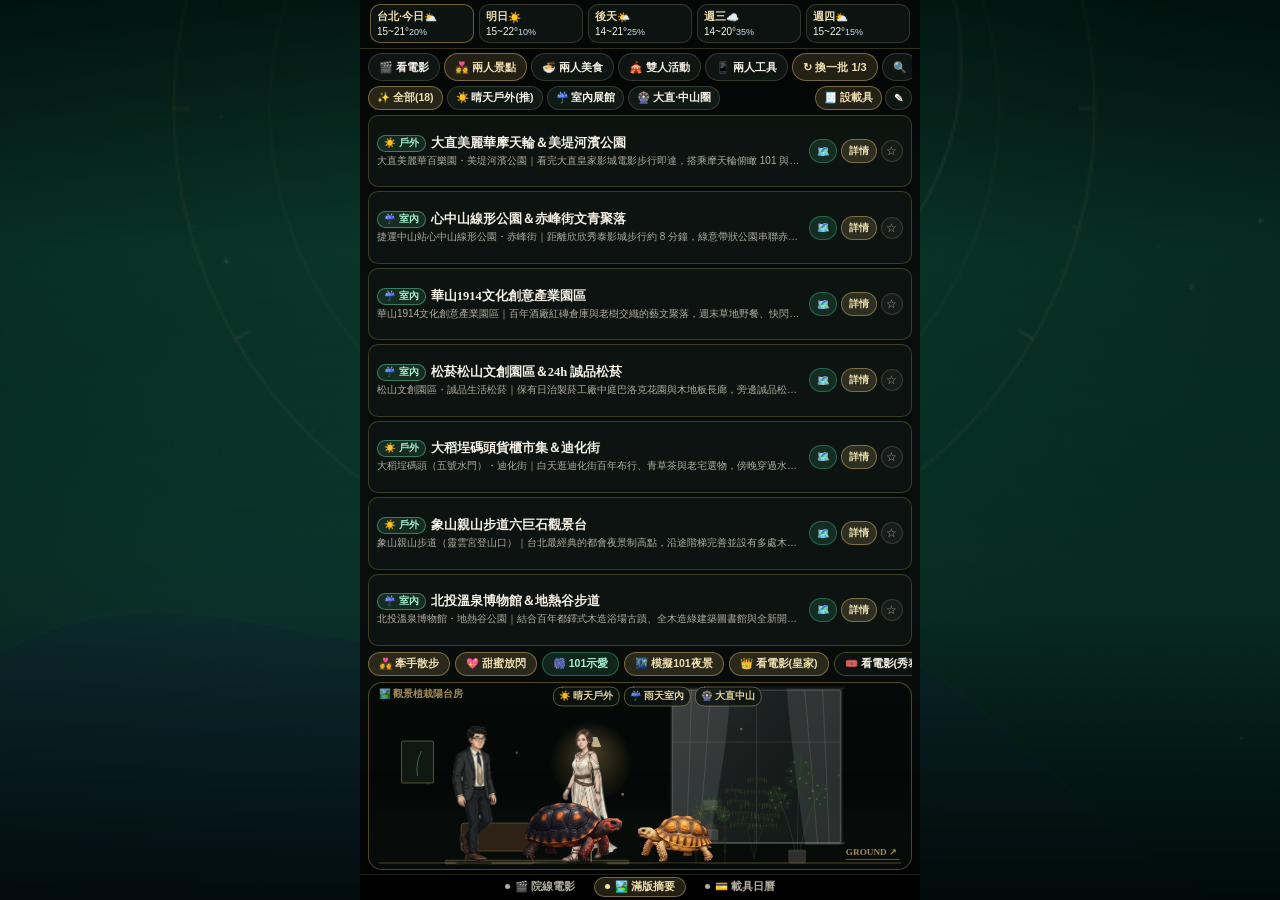
==== commit 7b3d4db6: "Deploy LauncherT Apple iOS PWA v1.0.27 (2026-11-21 17:25:46)" ====
--- a/launchert-apple/index.html
+++ b/launchert-apple/index.html
@@ -20,8 +20,8 @@
   <link rel="manifest" href="./manifest.webmanifest" />
   <title>LauncherT · 子夜天文台電影與新活動探索</title>
   <style>html,body{color:#f7f2e7;-webkit-tap-highlight-color:transparent;-webkit-touch-callout:none;overscroll-behavior:none;background-color:#090e0c;width:100%;height:100%;margin:0;padding:0;overflow:hidden}#app{width:100%;height:100dvh;min-height:100%}</style>
-  <script type="module" crossorigin src="./assets/index-DZWrIQhE.js"></script>
-  <link rel="stylesheet" crossorigin href="./assets/index-DOdwqvZB.css">
+  <script type="module" crossorigin src="./assets/index-Dg7cinCX.js"></script>
+  <link rel="stylesheet" crossorigin href="./assets/index-vnnLM4PL.css">
 </head>
 <body>
   <div id="app"></div>
--- a/launchert-apple/assets/index-vnnLM4PL.css
+++ b/launchert-apple/assets/index-vnnLM4PL.css
@@ -0,0 +1 @@
+:root{--oled-black:#000;--surface-dark:#090e0c;--surface-elevated:#14211c;--glass-card-bg:rgba(10, 14, 12, var(--card-alpha,.88));--glass-dock-bg:#0b1210d6;--glass-pill-bg:#101815c7;--scrim-drawer:#070a09f5;--brass:#dec074;--brass-light:#efe0b1;--brass-mid:#c39b4b;--brass-dark:#7e5f24;--brass-hairline:#dec07473;--platinum-stroke:#cbc0a633;--ivory:#f7f2e7;--text-secondary:#b3aea0;--text-muted:#7a766b;--emerald:#2e7d5b;--racing-green:#1c3d31;--amber:#c88a3b;--rose:#b85d43;--slate-blue:#7fa3b8;--hero-clock-size:58px;--safe-top:env(safe-area-inset-top,0px);--safe-bottom:env(safe-area-inset-bottom,0px);--safe-left:env(safe-area-inset-left,0px);--safe-right:env(safe-area-inset-right,0px);--font-sans:-apple-system, BlinkMacSystemFont, "SF Pro Text", "PingFang TC", "Noto Sans TC", sans-serif;--font-display:-apple-system, BlinkMacSystemFont, "SF Pro Display", "PingFang TC", sans-serif;--font-serif:"Songti TC", "Noto Serif TC", "PMingLiU", Georgia, serif;--font-mono:ui-monospace, "SF Mono", Menlo, monospace}*,:before,:after{box-sizing:border-box;-webkit-tap-highlight-color:transparent}html,body{background:var(--surface-dark);width:100%;height:100%;color:var(--ivory);font-family:var(--font-sans);-webkit-font-smoothing:antialiased;-webkit-user-select:none;user-select:none;touch-action:manipulation;margin:0;padding:0;overflow:hidden}button,input,select,textarea{color:inherit;font-family:inherit}button{cursor:pointer;background:0 0;border:none;padding:0}input,textarea,select{-webkit-user-select:text;user-select:text}.hidden{display:none!important}.serif{font-family:var(--font-serif)}.mono{font-family:var(--font-mono)}.launcher-shell{background:var(--surface-dark);width:100%;max-width:560px;height:100dvh;padding-top:var(--safe-top);padding-bottom:var(--safe-bottom);padding-left:var(--safe-left);padding-right:var(--safe-right);flex-direction:column;margin:0 auto;display:flex;position:relative;overflow:hidden}.wallpaper-layer{z-index:0;background-color:var(--surface-dark);pointer-events:none;background-position:50%;background-repeat:no-repeat;background-size:cover;transition:background-image .45s;position:fixed;inset:0}.wallpaper-scrim{z-index:1;pointer-events:none;background:linear-gradient(#000000b8 0%,#090e0c75 28%,#090e0c8f 68%,#000000d6 100%);position:fixed;inset:0}.launcher-foreground{z-index:2;flex-direction:column;flex:1;min-height:0;display:flex;position:relative}.ios-install-banner{border:.8px solid var(--brass-hairline);color:var(--brass-light);background:#14211cf0;border-radius:12px;align-items:center;gap:8px;margin:4px 10px 2px;padding:7px 10px;font-size:11.5px;line-height:1.35;display:flex;box-shadow:0 4px 16px #00000073}.ios-install-banner__text{flex:1;min-width:0}.ios-install-banner__btn{border:.8px solid var(--brass-hairline);color:var(--brass-light);background:#dec07429;border-radius:8px;flex-shrink:0;padding:4px 8px;font-size:11px;font-weight:600}.ios-install-banner__close{width:24px;height:24px;color:var(--text-secondary);border-radius:999px;flex-shrink:0;place-items:center;font-size:13px;display:grid}.hero-console{background:linear-gradient(#060a08c7 0%,#090e0c6b 100%);border-bottom:.8px solid #dec07438;flex-shrink:0;padding:4px 10px 5px}.hero-console.is-compact{--hero-clock-size:46px;padding:4px 12px}.hero-console.is-hidden-card{padding:4px 12px}.hero-topbar{align-items:center;gap:6px;display:flex}.hero-greeting-pill{background:var(--glass-pill-bg);border:.8px solid var(--brass-hairline);color:var(--brass-light);font-family:var(--font-serif);letter-spacing:.12em;text-shadow:0 1px 3px #000000bf;border-radius:999px;padding:3px 9px;font-size:10.5px;font-weight:700}.hero-spacer{flex:1}.hero-tz-pill{background:var(--glass-pill-bg);border:.8px solid var(--platinum-stroke);border-radius:10px;align-items:center;gap:5px;height:29px;padding:0 9px;font-size:11px;display:inline-flex}.hero-tz-pill__city{color:var(--ivory);text-overflow:ellipsis;white-space:nowrap;max-width:84px;overflow:hidden}.hero-tz-pill__time{color:var(--brass-light);font-variant-numeric:tabular-nums;font-weight:700}.hero-icon-btn{background:var(--glass-pill-bg);border:.8px solid var(--platinum-stroke);width:34px;height:32px;color:var(--brass-light);border-radius:10px;justify-content:center;align-items:center;font-size:15px;transition:transform .12s,border-color .15s;display:inline-flex}.hero-icon-btn:active{border-color:var(--brass);transform:scale(.94)}.hero-main-row{justify-content:space-between;align-items:center;gap:10px;margin-top:4px;display:flex}.hero-clock-zone{flex-direction:column;flex:1;min-width:0;display:flex}.hero-clock{font-family:var(--font-display);font-size:var(--hero-clock-size);letter-spacing:-.02em;font-variant-numeric:tabular-nums;color:var(--ivory);text-shadow:0 2px 10px #000000d9;font-weight:300;line-height:.98}.hero-date-line{font-family:var(--font-serif);letter-spacing:.06em;color:var(--brass-light);text-shadow:0 1px 4px #000000d9;margin-top:2px;font-size:12.5px;font-weight:700}.hero-bazi-pill{color:var(--ivory);font-family:var(--font-serif);letter-spacing:.03em;text-align:left;white-space:nowrap;text-overflow:ellipsis;background:#101815ad;border:.8px solid #dec07452;border-radius:8px;max-width:100%;margin-top:3px;padding:3px 8px;font-size:11.5px;overflow:hidden}.hero-bazi-pill:active{border-color:var(--brass)}.hero-weather-zone{background:var(--glass-pill-bg);border:.8px solid var(--platinum-stroke);border-radius:14px;flex-direction:column;flex-shrink:0;align-items:flex-end;min-width:96px;padding:7px 11px;display:flex}.hero-weather-top{align-items:center;gap:5px;display:flex}.hero-weather-icon{font-size:28px;line-height:1}.hero-weather-temp{font-variant-numeric:tabular-nums;color:var(--ivory);font-size:25px;font-weight:700}.hero-weather-badge{color:var(--text-secondary);white-space:nowrap;margin-top:2px;font-size:11px}.hero-forecast-strip{grid-template-columns:repeat(5,minmax(0,1fr));gap:5px;margin-top:0;display:grid}.forecast-slot{background:var(--glass-pill-bg);border:.8px solid #cbc0a633;border-radius:10px;flex-direction:column;gap:2px;padding:5px 6px;display:flex}.forecast-slot.is-today{border-color:var(--brass-hairline)}.forecast-slot__top{color:var(--brass-light);justify-content:space-between;align-items:center;font-size:10.5px;font-weight:700;display:flex}.forecast-slot__bottom{font-variant-numeric:tabular-nums;color:var(--ivory);justify-content:space-between;align-items:center;font-size:10px;display:flex}.forecast-slot__rain{color:#cbe0ec;font-size:9px}.pages-viewport{flex:1;width:100%;min-height:0;position:relative;overflow:hidden}.pages-track{will-change:transform;width:300%;height:100%;transition:transform .28s cubic-bezier(.22,1,.36,1);display:flex}.pages-track.is-dragging{transition:none}.launcher-page{flex-direction:column;flex-shrink:0;width:33.3333%;height:100%;min-height:0;display:flex;overflow:hidden}.page-dots-bar{background:#00000085;border-top:.8px solid #dec07429;flex-shrink:0;justify-content:center;align-items:center;gap:8px;height:26px;padding:2px 12px 4px;display:flex}.page-dot-pill{height:20px;color:var(--text-secondary);border:.8px solid #0000;border-radius:999px;align-items:center;gap:5px;padding:0 10px;font-size:10.5px;font-weight:600;transition:all .18s;display:inline-flex}.page-dot-pill.is-active{color:var(--brass-light);border-color:var(--brass-hairline);background:#dec07429}.page-dot-pill__dot{background:currentColor;border-radius:50%;width:5px;height:5px}.glass-card{background:var(--glass-card-bg);border:.8px solid var(--brass-hairline);border-radius:14px;box-shadow:0 8px 24px #0000007a}.pill-btn{border:.8px solid var(--platinum-stroke);height:28px;color:var(--ivory);white-space:nowrap;background:#111916db;border-radius:999px;justify-content:center;align-items:center;gap:4px;padding:0 10px;font-size:11px;font-weight:600;display:inline-flex}.pill-btn.is-gold{color:var(--brass-light);border-color:var(--brass-hairline);background:#dec07424}.pill-btn.is-emerald{color:#a7f3d0;background:#2e7d5b47;border-color:#2e7d5bb8}.pill-btn.is-amber{color:#fcd34d;background:#c88a3b33;border-color:#c88a3ba6}.pill-btn.is-rose{color:#fecaca;background:#b85d4333;border-color:#b85d43a6}.pill-btn:active{transform:scale(.96)}.pulse-page{gap:6px;padding:6px 12px}.pulse-masthead{background:var(--glass-card-bg);border:.8px solid #dec0744d;border-left:3px solid var(--brass);border-radius:12px;flex-shrink:0;justify-content:space-between;align-items:center;gap:8px;padding:6px 10px;display:flex}.pulse-masthead__text{font-family:var(--font-serif);color:var(--ivory);font-size:13px;font-weight:700;line-height:1.35}.pulse-chips-row{scrollbar-width:none;flex-shrink:0;align-items:center;gap:6px;padding:2px 0;display:flex;overflow-x:auto}.pulse-chips-row::-webkit-scrollbar{display:none}.pulse-chip{border:.8px solid var(--platinum-stroke);height:30px;color:var(--text-secondary);background:#121b17cc;border-radius:999px;flex-shrink:0;padding:0 11px;font-size:11.5px;font-weight:600}.pulse-chip.is-active{border-color:var(--brass);color:var(--brass-light);background:#dec07438}.pulse-list{-webkit-overflow-scrolling:touch;flex-direction:column;flex:1;gap:8px;min-height:0;padding-right:2px;display:flex;overflow-y:auto}.pulse-card{background:var(--glass-card-bg);text-align:left;border:.8px solid #dec07447;border-radius:14px;flex-direction:column;gap:5px;width:100%;padding:10px 12px;display:flex}.pulse-card:active{border-color:var(--brass)}.pulse-card__top{justify-content:space-between;align-items:center;gap:6px;display:flex}.pulse-card__tag{border:.8px solid var(--brass-hairline);color:var(--brass-light);background:#dec07429;border-radius:999px;padding:2px 8px;font-size:10px;font-weight:700}.pulse-card__meta{color:var(--text-secondary);font-size:10.5px}.pulse-card__title{font-family:var(--font-serif);color:var(--ivory);font-size:14px;font-weight:700;line-height:1.3}.pulse-card__subtitle{color:var(--text-secondary);font-size:12px;line-height:1.4}.pulse-card__footer{color:var(--brass);justify-content:space-between;align-items:center;gap:8px;margin-top:2px;font-size:11px;display:flex}.pulse-footer-bar{flex-shrink:0;align-items:center;gap:8px;padding-top:2px;display:flex}.pulse-updated-label{min-width:0;color:var(--text-secondary);white-space:nowrap;text-overflow:ellipsis;flex:1;font-size:11px;overflow:hidden}.home-page{gap:5px;padding:4px 8px}.need-card{background:var(--glass-card-bg);border:.8px solid var(--brass-hairline);border-radius:13px;flex-shrink:0;margin-left:8px;padding:7px 11px}.need-card__head{justify-content:space-between;align-items:center;gap:6px;display:flex}.need-card__kicker{font-family:var(--font-serif);letter-spacing:.08em;color:var(--brass);text-overflow:ellipsis;white-space:nowrap;font-size:10.5px;font-weight:700;overflow:hidden}.need-card__lock-pill{border:.8px solid var(--platinum-stroke);height:24px;color:var(--ivory);white-space:nowrap;background:#121b17e0;border-radius:999px;padding:0 9px;font-size:10.5px;font-weight:700}.need-card__lock-pill.is-locked{border-color:var(--emerald);color:#a7f3d0;background:#2e7d5b57}.need-card__rule{background:#dec07438;height:.8px;margin:4px 0}.need-card__body{align-items:center;gap:8px;display:flex}.need-card__copy{flex:1;min-width:0}.need-card__title{font-family:var(--font-serif);color:var(--ivory);white-space:nowrap;text-overflow:ellipsis;font-size:13px;font-weight:700;overflow:hidden}.need-card__sub{color:var(--text-secondary);white-space:nowrap;text-overflow:ellipsis;margin-top:1px;font-size:11px;overflow:hidden}.home-section-bar{scrollbar-width:none;flex-wrap:nowrap;flex-shrink:0;justify-content:space-between;align-items:center;gap:4px;padding:0;display:flex;overflow-x:auto}.home-section-bar::-webkit-scrollbar{display:none}.home-mode-tabs,.home-bar-actions{flex-shrink:0;align-items:center;gap:4px;display:flex}.home-subfilter-bar{flex-shrink:0;justify-content:space-between;align-items:center;gap:6px;display:flex}.home-subfilter-chips{scrollbar-width:none;flex:1;align-items:center;gap:4px;min-width:0;display:flex;overflow-x:auto}.home-subfilter-chips::-webkit-scrollbar{display:none}.home-subfilter-carrier{flex-shrink:0;align-items:center;gap:3px;display:inline-flex}.home-subfilter-carrier .pill-btn{height:24px;padding:0 8px;font-size:10.5px}.home-digest-stage{flex:1;width:100%;min-height:0;display:flex;overflow:hidden}.home-digest-grid{grid-template-rows:repeat(7,minmax(0,1fr));grid-template-columns:minmax(0,1fr);gap:4px;width:100%;height:100%;display:grid;overflow:hidden}.digest-list-bar{text-align:left;cursor:pointer;background:#0e1512e0;border:.8px solid #dec0743d;border-radius:10px;justify-content:space-between;align-items:center;gap:8px;min-height:0;padding:4px 8px;display:flex;overflow:hidden;box-shadow:0 3px 10px #00000052}.digest-list-bar:active{border-color:var(--brass);background:#18241eeb}.digest-list-bar__left{flex-direction:column;flex:1;justify-content:center;gap:2px;min-width:0;display:flex}.digest-list-bar__title-row{align-items:center;gap:5px;min-width:0;display:flex}.digest-list-bar__title-row .discovery-card__badge{flex-shrink:0;padding:1px 6px;font-size:9.5px}.digest-list-bar__title{min-width:0;font-family:var(--font-serif);color:var(--ivory);white-space:nowrap;text-overflow:ellipsis;flex:1;font-size:12.5px;font-weight:700;overflow:hidden}.digest-list-bar__sub{color:var(--text-secondary);white-space:nowrap;text-overflow:ellipsis;font-size:10px;overflow:hidden}.digest-list-bar__right{flex-shrink:0;align-items:center;gap:4px;display:inline-flex}.digest-list-bar__right .mini-action-btn{height:24px;padding:0 7px;font-size:10px}.digest-list-bar__right .discovery-card__fav-top-btn{width:22px;height:22px;font-size:12px}.digest-bento-card{text-align:left;cursor:pointer;background:#0e1512db;border:.8px solid #dec0743d;border-radius:13px;flex-direction:column;justify-content:space-between;gap:3px;min-height:0;padding:7px 10px;display:flex;overflow:hidden;box-shadow:0 4px 14px #00000059}.digest-bento-card:active{border-color:var(--brass)}.digest-bento-card__top{flex-shrink:0;justify-content:space-between;align-items:center;gap:6px;display:flex}.digest-bento-card__top-left{flex:1;align-items:center;gap:5px;min-width:0;display:flex;overflow:hidden}.digest-bento-card__venue-inline{min-width:0;color:var(--brass);white-space:nowrap;text-overflow:ellipsis;flex:1;font-size:10px;overflow:hidden}.digest-bento-card__mid{flex-shrink:0;justify-content:space-between;align-items:center;gap:8px;display:flex}.digest-bento-card__title{min-width:0;font-family:var(--font-serif);color:var(--ivory);white-space:nowrap;text-overflow:ellipsis;flex:1;font-size:13.5px;font-weight:700;line-height:1.25;overflow:hidden}.digest-bento-card__sub{color:var(--text-secondary);-webkit-line-clamp:2;-webkit-box-orient:vertical;font-size:11px;line-height:1.32;display:-webkit-box;overflow:hidden}.digest-bento-card__actions{flex-wrap:nowrap;flex-shrink:0;align-items:center;gap:4px;display:inline-flex}.digest-bento-card__actions .mini-action-btn{height:22px;padding:0 7px;font-size:10px}.discovery-card__badge.is-indoor{color:#7dd3fc;background:#38bdf829;border-color:#7dd3fc6b}.discovery-card__badge.is-outdoor{color:#fde68a;background:#f59e0b29;border-color:#fcd34d6b}.home-feature-grid{grid-template-rows:repeat(4,minmax(0,1fr));grid-template-columns:repeat(3,minmax(0,1fr));gap:6px;width:100%;height:100%;display:grid;overflow:hidden}.feature-bento-btn{text-align:center;background:#0e1512db;border:.8px solid #dec07447;border-radius:13px;flex-direction:column;justify-content:center;align-items:center;gap:3px;min-height:0;padding:7px 6px;display:flex;overflow:hidden}.feature-bento-btn:active{border-color:var(--brass);transform:scale(.97)}.feature-bento-btn__icon{font-size:20px;line-height:1.1}.feature-bento-btn__title{color:var(--ivory);white-space:nowrap;text-overflow:ellipsis;max-width:100%;font-size:11.5px;font-weight:700;overflow:hidden}.feature-bento-btn__sub{color:var(--text-secondary);white-space:nowrap;text-overflow:ellipsis;max-width:100%;font-size:9.5px;overflow:hidden}.discovery-card__badge.is-spot{color:#a7f3d0;background:#2e7d5b3d;border-color:#6ee7b770}.discovery-card__badge.is-food{color:#fde68a;background:#b85d433d;border-color:#fbbf2470}.home-section-bar__title{min-width:0;font-family:var(--font-serif);letter-spacing:.05em;color:var(--ivory);white-space:nowrap;text-overflow:ellipsis;flex:110px;font-size:12px;font-weight:700;overflow:hidden}.home-search-row{flex-shrink:0;align-items:center;gap:6px;padding:0 2px 0 8px;display:flex}.home-search-input{min-width:0;height:30px;color:var(--ivory);background:#0e1512db;border:.8px solid #dec07457;border-radius:999px;outline:none;flex:1;padding:0 10px;font-size:12px}.home-search-input:focus{border-color:var(--brass)}.discovery-cards-scroll{-webkit-overflow-scrolling:touch;flex-direction:column;gap:7px;width:100%;height:100%;padding:2px 2px 6px 4px;display:flex;overflow-y:auto}.discovery-card{text-align:left;cursor:pointer;background:#0e1512c7;border:.8px solid #dec07438;border-radius:14px;flex-direction:column;flex-shrink:0;gap:5px;padding:10px 12px;display:flex}.discovery-card:active{border-color:var(--brass)}.discovery-card__top{justify-content:space-between;align-items:center;gap:6px;display:flex}.discovery-card__badge{color:var(--brass-light);white-space:nowrap;background:#dec07424;border:.8px solid #dec07457;border-radius:999px;padding:2px 7px;font-size:10px;font-weight:700}.discovery-card__badge.is-movie{color:#fde68a;background:#c88a3b2e;border-color:#f5d57a7a}.discovery-card__badge.is-event{color:#a7f3d0;background:#2e7d5b38;border-color:#6ee7b766}.discovery-card__meta{color:var(--text-secondary);white-space:nowrap;text-overflow:ellipsis;font-size:10.5px;overflow:hidden}.discovery-card__fav-top-btn{width:24px;height:24px;color:var(--text-secondary);background:#ffffff0a;border:.8px solid #cbc0a62e;border-radius:999px;place-items:center;font-size:13px;display:inline-grid}.discovery-card__fav-top-btn.is-saved{color:#fde68a;background:#c88a3b40;border-color:#f5d57aa6}.discovery-card__title{font-family:var(--font-serif);color:var(--ivory);font-size:14px;font-weight:700;line-height:1.3}.discovery-card__sub{color:var(--text-secondary);-webkit-line-clamp:1;-webkit-box-orient:vertical;font-size:11px;line-height:1.35;display:-webkit-box;overflow:hidden}.discovery-card__venue{color:var(--brass);white-space:nowrap;text-overflow:ellipsis;font-size:10.5px;overflow:hidden}.discovery-card__actions{flex-wrap:wrap;align-items:center;gap:5px;margin-top:2px;display:flex}.mini-action-btn{border:.8px solid var(--platinum-stroke);height:24px;color:var(--ivory);white-space:nowrap;background:#121c18e6;border-radius:999px;align-items:center;gap:3px;padding:0 8px;font-size:10.5px;font-weight:600;display:inline-flex}.mini-action-btn.is-gold{color:var(--brass-light);border-color:var(--brass-hairline);background:#dec07429}.mini-action-btn.is-emerald{color:#a7f3d0;background:#2e7d5b40;border-color:#2e7d5bb8}.mini-action-btn.is-saved,.discovery-card__fav-btn.is-saved{color:#fde68a;background:#c88a3b57;border-color:#f5d57ac7}.date-combo-banner{background:#0e1814e0;border:.8px solid #dec0746b;border-radius:10px;flex-direction:column;gap:4px;margin-top:6px;padding:7px 9px;display:flex}.date-combo-row{color:var(--ivory);justify-content:space-between;align-items:center;gap:6px;font-size:11px;display:flex}.cinema-quick-strip{scrollbar-width:none;flex-shrink:0;align-items:center;gap:6px;padding:2px 0;display:flex;overflow-x:auto}.cinema-quick-strip::-webkit-scrollbar{display:none}.drawer-discovery-list{-webkit-overflow-scrolling:touch;flex-direction:column;flex:1;gap:8px;min-width:0;min-height:0;padding:6px 2px 10px 4px;display:flex;overflow-y:auto}.home-thumb-zone{flex:1;align-items:stretch;gap:4px;min-height:0;display:flex}.arc-wheel-wrap{flex-shrink:0;width:82px;position:relative}.arc-wheel-canvas{touch-action:none;width:100%;height:100%;display:block}.home-apps-stage{flex:1;min-width:0;min-height:0;position:relative;overflow:hidden}.bubble-grid-canvas{touch-action:pan-y;width:100%;height:100%;display:block}.home-matrix-grid{align-content:end;gap:6px;width:100%;height:100%;padding:4px 2px;display:grid;overflow-y:auto}.app-tile-btn{border-radius:12px;flex-direction:column;justify-content:center;align-items:center;gap:3px;padding:4px 2px;transition:transform .12s;display:flex}.app-tile-btn:active{transform:scale(.92)}.app-tile-orb{background:radial-gradient(circle at 32% 28%,#24342cf0,#090e0cf5);border:.9px solid #dec0748f;border-radius:50%;place-items:center;display:grid;box-shadow:inset 0 1px 2px #ffffff24,0 4px 12px #00000073}.app-tile-label{max-width:100%;color:var(--ivory);text-align:center;white-space:nowrap;text-overflow:ellipsis;text-shadow:0 1px 3px #000000e6;font-size:10.5px;line-height:1.15;overflow:hidden}.companion-action-bar{scrollbar-width:none;flex-shrink:0;align-items:center;gap:5px;margin-left:0;padding:1px 0;display:flex;overflow-x:auto}.companion-action-bar::-webkit-scrollbar{display:none}.companion-action-pill{height:24px;color:var(--ivory);white-space:nowrap;background:#0e1512c7;border:.8px solid #dec07447;border-radius:999px;flex-shrink:0;align-items:center;gap:3px;padding:0 10px;font-size:10.5px;font-weight:600;display:inline-flex}.companion-action-pill.is-gold{color:var(--brass-light);border-color:var(--brass-hairline);background:#dec07429}.companion-action-pill.is-emerald{color:#a7f3d0;background:#2e7d5b3d;border-color:#2e7d5bb8}.companion-action-pill:active{transform:scale(.95)}.walk-strip-wrap{background:#060a08ad;border:.8px solid #dec07457;border-radius:14px;flex-shrink:0;height:188px;margin-left:0;position:relative;overflow:hidden}.walk-strip-canvas{width:100%;height:188px;display:block}.wallet-calendar-page{-webkit-overflow-scrolling:touch;gap:10px;padding:6px 10px 14px;overflow-y:auto}.wallet-card{flex-direction:column;gap:8px;padding:10px;display:flex}.wallet-card__header{justify-content:space-between;align-items:center;gap:8px;display:flex}.wallet-card__title{font-family:var(--font-serif);color:var(--ivory);font-size:13.5px;font-weight:700}.wallet-mode-tabs{border:.8px solid var(--platinum-stroke);background:#0b1210e6;border-radius:999px;gap:4px;padding:2px;display:inline-flex}.wallet-mode-tab{height:24px;color:var(--text-secondary);border-radius:999px;padding:0 10px;font-size:11px;font-weight:700}.wallet-mode-tab.is-active{color:var(--brass-light);background:#dec0743d}.vip-chips-strip{scrollbar-width:none;align-items:center;gap:6px;display:flex;overflow-x:auto}.vip-chips-strip::-webkit-scrollbar{display:none}.vip-chip{border:.8px solid var(--platinum-stroke);height:27px;color:var(--ivory);background:#121b17db;border-radius:999px;flex-shrink:0;align-items:center;gap:4px;padding:0 10px;font-size:11px;display:inline-flex}.vip-chip.is-active{border-color:var(--brass);color:var(--brass-light);background:#dec07433}.barcode-dual-frame{background:#000;border:1px solid #dec0747a;border-radius:14px;flex-direction:column;padding:5px;display:flex}.barcode-white-pad{color:#0f172a;background:#fff;border-radius:10px;flex-direction:column;align-items:center;gap:5px;padding:8px 12px;display:flex}.barcode-pad__head{justify-content:space-between;align-items:center;gap:8px;width:100%;display:flex}.barcode-pad__title{color:#0f172a;font-size:12.5px;font-weight:700}.barcode-pad__badge{color:#334155;background:#e2e8f0;border-radius:6px;padding:2px 6px;font-size:9.5px;font-weight:700}.barcode-svg-box{background:#fff;justify-content:center;align-items:center;width:100%;min-height:62px;display:flex}.barcode-svg-box svg{max-width:100%;height:auto;max-height:82px;display:block}.barcode-svg-box.is-qr svg{width:110px;height:110px;max-height:110px}.barcode-code-text{font-family:var(--font-mono);letter-spacing:.1em;color:#0f172a;font-size:13px;font-weight:700}.barcode-anti-misscan-gap{background:#000;height:14px}.vip-carousel-bar{align-items:center;gap:6px;width:100%;display:flex}.vip-nav-btn{color:#1e293b;background:#e2e8f0;border-radius:6px;place-items:center;width:26px;height:24px;font-size:11px;font-weight:700;display:grid}.vip-indicator{color:#475569;font-size:10.5px;font-weight:700}.wallet-actions-grid{grid-template-columns:repeat(4,minmax(0,1fr));gap:6px;display:grid}.fullscreen-barcode-modal{z-index:1200;padding:calc(var(--safe-top) + 8px) 12px calc(var(--safe-bottom) + 12px);background:#000;flex-direction:column;display:flex;position:fixed;inset:0}.fs-barcode-topbar{justify-content:space-between;align-items:center;gap:8px;height:36px;margin-bottom:6px;display:flex}.fs-brightness-pill{color:#fcd34d;background:#fcd34d29;border:.8px solid #fcd34d73;border-radius:999px;padding:4px 10px;font-size:11.5px;font-weight:700}.fs-close-btn{color:#f8fafc;background:#1e293b;border:.8px solid #f8fafc40;border-radius:999px;height:28px;padding:0 12px;font-size:12px;font-weight:700}.fs-white-pad{color:#0f172a;background:#fff;border-radius:14px;flex-direction:column;align-items:center;gap:8px;padding:14px 16px;display:flex}.fs-white-pad .barcode-svg-box svg{max-height:98px}.fs-white-pad .barcode-svg-box.is-qr svg{width:148px;height:148px;max-height:148px}.fs-white-pad .barcode-code-text{letter-spacing:.14em;font-size:17px}.fs-anti-misscan-gap{color:#475569;letter-spacing:.12em;background:#000;flex:1;justify-content:center;align-items:center;min-height:48px;font-size:10.5px;display:flex}.calendar-card{flex-direction:column;gap:8px;padding:12px;display:flex}.calendar-header{align-items:center;gap:6px;display:flex}.calendar-month-title{text-align:center;font-family:var(--font-serif);color:var(--ivory);flex:1;font-size:15px;font-weight:700}.calendar-nav-btn{background:var(--glass-pill-bg);border:.8px solid var(--platinum-stroke);width:30px;height:30px;color:var(--ivory);border-radius:9px;font-size:12px;font-weight:700}.calendar-weekdays{text-align:center;color:var(--text-secondary);grid-template-columns:repeat(7,minmax(0,1fr));font-size:11px;font-weight:700;display:grid}.calendar-weekdays span:first-child{color:var(--rose)}.calendar-weekdays span:last-child{color:var(--slate-blue)}.calendar-grid{grid-template-columns:repeat(7,minmax(0,1fr));gap:4px;display:grid}.cal-cell{background:#1018158f;border:.8px solid #0000;border-radius:10px;flex-direction:column;justify-content:center;align-items:center;gap:1px;min-height:48px;padding:4px 2px;display:flex;position:relative}.cal-cell.is-other-month{opacity:.35}.cal-cell.is-today{border-color:var(--brass);background:#dec07429}.cal-cell.is-selected{border-color:var(--emerald);background:#2e7d5b52}.cal-cell__day{font-variant-numeric:tabular-nums;color:var(--ivory);font-size:13px;font-weight:700}.cal-cell__sub{color:var(--text-secondary);text-overflow:ellipsis;white-space:nowrap;max-width:100%;font-size:9px;line-height:1.1;overflow:hidden}.cal-cell__sub.is-term{color:var(--brass-light);font-weight:700}.cal-cell__sub.is-holiday{color:#fca5a5;font-weight:700}.cal-cell__memo-dot{background:var(--emerald);border-radius:50%;width:5px;height:5px;position:absolute;top:4px;right:4px}.cal-memo-strip{background:var(--glass-pill-bg);border:.8px solid var(--platinum-stroke);border-radius:11px;justify-content:space-between;align-items:center;gap:8px;padding:8px 10px;display:flex}.cal-memo-strip__info{flex:1;min-width:0}.cal-memo-strip__date{color:var(--brass-light);font-size:12px;font-weight:700}.cal-memo-strip__text{color:var(--text-secondary);word-break:break-word;margin-top:2px;font-size:11.5px}.shichen-card{background:#101a16d9;border:.8px solid #dec07457;border-radius:12px;flex-direction:column;gap:4px;padding:10px 12px;display:flex}.shichen-card__head{font-family:var(--font-serif);color:var(--brass-light);justify-content:space-between;align-items:center;font-size:12.5px;font-weight:700;display:flex}.shichen-card__tip{color:var(--text-secondary);font-size:11.5px;line-height:1.45}.drawer-overlay{z-index:800;background:var(--scrim-drawer);padding-top:calc(var(--safe-top) + 6px);padding-bottom:calc(var(--safe-bottom) + 8px);opacity:0;pointer-events:none;flex-direction:column;transition:transform .28s cubic-bezier(.22,1,.36,1),opacity .2s;display:flex;position:fixed;inset:0;transform:translateY(100%)}.drawer-overlay.is-open{opacity:1;pointer-events:auto;transform:translateY(0)}.drawer-handle{background:#dec0746b;border-radius:999px;width:40px;height:4px;margin:0 auto 6px}.drawer-compact-bar{border-bottom:.8px solid #dec07433;align-items:center;gap:6px;padding:0 14px 6px;display:flex}.drawer-compact-clock{font-variant-numeric:tabular-nums;color:var(--ivory);font-size:16px;font-weight:600}.drawer-compact-bazi{min-width:0;font-family:var(--font-serif);color:var(--brass);white-space:nowrap;text-overflow:ellipsis;flex:1;font-size:11.5px;overflow:hidden}.drawer-compact-pill{background:var(--glass-pill-bg);border:.8px solid var(--platinum-stroke);color:var(--text-secondary);border-radius:999px;padding:3px 8px;font-size:10.5px}.drawer-main{flex:1;align-items:stretch;gap:4px;min-height:0;padding-right:10px;display:flex}.drawer-grid-scroll{-webkit-overflow-scrolling:touch;flex-direction:column;flex:1;justify-content:flex-end;min-width:0;min-height:0;padding:8px 0;display:flex;overflow-y:auto}.drawer-grid{gap:6px;width:100%;display:grid}.drawer-grid.is-preset-8x7{gap:4px}.drawer-edit-bar{scrollbar-width:none;flex-shrink:0;align-items:center;gap:6px;padding:6px 12px;display:flex;overflow-x:auto}.drawer-edit-bar::-webkit-scrollbar{display:none}.drawer-search-bar{flex-shrink:0;align-items:center;gap:8px;padding:0 12px;display:flex}.drawer-search-box{background:var(--glass-pill-bg);border:.8px solid var(--brass-hairline);border-radius:999px;flex:1;align-items:center;gap:8px;height:42px;padding:0 12px;display:flex}.drawer-search-input{min-width:0;color:var(--ivory);background:0 0;border:none;outline:none;flex:1;font-size:13.5px}.drawer-close-btn{background:var(--glass-pill-bg);border:.8px solid var(--brass-hairline);width:42px;height:42px;color:var(--ivory);border-radius:50%;place-items:center;font-size:16px;display:grid}.modal-backdrop{z-index:1000;padding:12px 10px calc(var(--safe-bottom) + 10px);background:#000000c7;justify-content:center;align-items:flex-end;display:flex;position:fixed;inset:0}.modal-sheet{border:.8px solid var(--brass-hairline);background:#0d1411;border-radius:18px;flex-direction:column;width:100%;max-width:520px;max-height:86dvh;display:flex;overflow:hidden;box-shadow:0 20px 50px #000c}.modal-header{border-bottom:.8px solid #dec0743d;flex-shrink:0;justify-content:space-between;align-items:center;gap:8px;padding:12px 14px;display:flex}.modal-title{font-family:var(--font-serif);color:var(--brass-light);font-size:15px;font-weight:700}.modal-close{width:30px;height:30px;color:var(--ivory);background:#ffffff14;border-radius:50%;place-items:center;font-size:14px;display:grid}.modal-body{-webkit-overflow-scrolling:touch;flex-direction:column;flex:1;gap:10px;min-height:0;padding:12px 14px;display:flex;overflow-y:auto}.modal-section{border:.8px solid var(--platinum-stroke);background:#14211c8f;border-radius:12px;flex-direction:column;gap:8px;padding:10px 12px;display:flex}.modal-section__title{color:var(--brass-light);font-size:12.5px;font-weight:700}.field-row{justify-content:space-between;align-items:center;gap:10px;font-size:12.5px;display:flex}.field-input,.field-select,.field-textarea{border:.8px solid var(--platinum-stroke);width:100%;color:var(--ivory);background:#070a09e0;border-radius:10px;outline:none;padding:8px 10px;font-size:13px}.field-input:focus,.field-select:focus,.field-textarea:focus{border-color:var(--brass)}.toggle-switch{border:.8px solid var(--platinum-stroke);background:#7a766b73;border-radius:999px;width:44px;height:24px;transition:background .2s;position:relative}.toggle-switch:after{content:"";background:var(--ivory);border-radius:50%;width:18px;height:18px;transition:transform .2s;position:absolute;top:2px;left:2px}.toggle-switch.is-on{background:var(--emerald);border-color:#6ee7b7}.toggle-switch.is-on:after{transform:translate(20px)}.wallpaper-grid{grid-template-columns:repeat(3,minmax(0,1fr));gap:8px;display:grid}.wallpaper-thumb-card{border:.8px solid var(--platinum-stroke);text-align:left;background:#090e0ce6;border-radius:10px;flex-direction:column;display:flex;overflow:hidden}.wallpaper-thumb-card.is-active{border-color:var(--brass);box-shadow:0 0 0 1px var(--brass)}.wallpaper-thumb-card img{aspect-ratio:9/14;object-fit:cover;width:100%;display:block}.wallpaper-thumb-card__label{color:var(--ivory);white-space:nowrap;text-overflow:ellipsis;padding:4px 5px;font-size:10px;overflow:hidden}.template-grid{grid-template-columns:repeat(2,minmax(0,1fr));gap:8px;display:grid}.template-card{border:.8px solid var(--platinum-stroke);text-align:left;background:#101815db;border-radius:12px;flex-direction:column;gap:3px;padding:9px;display:flex}.template-card:active{border-color:var(--brass)}.app-picker-list{flex-direction:column;gap:6px;display:flex}.app-picker-row{border:.8px solid var(--platinum-stroke);background:#101815b8;border-radius:10px;align-items:center;gap:10px;padding:7px 9px;display:flex}.app-picker-row__meta{flex:1;min-width:0}.app-picker-row__name{color:var(--ivory);font-size:13px;font-weight:600}.app-picker-row__scheme{color:var(--text-secondary);white-space:nowrap;text-overflow:ellipsis;font-size:10.5px;overflow:hidden}.bazi-breakdown-pre{white-space:pre-wrap;font-family:var(--font-serif);color:var(--ivory);margin:0;font-size:12.5px;line-height:1.6}.trailer-embed-wrap{aspect-ratio:16/9;border:1px solid var(--brass-hairline);background:#050807;border-radius:12px;width:100%;position:relative;overflow:hidden}.trailer-embed-iframe{border:0;width:100%;height:100%;display:block}.showtime-theater-card{border:.8px solid var(--brass-hairline);background:#101c17e6;border-radius:12px;flex-direction:column;gap:5px;padding:10px 12px;display:flex}.showtime-movie-row{border:.8px solid var(--platinum-stroke);background:#0e1512d9;border-radius:11px;flex-direction:column;gap:6px;padding:9px 10px;display:flex}.showtime-movie-row.is-highlighted{border-color:var(--brass);background:#2a2212b8}.showtime-slots-wrap{flex-wrap:wrap;gap:5px;display:flex}.showtime-slot-pill{height:24px;color:var(--brass-light);font-variant-numeric:tabular-nums;background:#182620e6;border:.8px solid #dec0746b;border-radius:7px;padding:0 8px;font-size:11px;font-weight:700}.showtime-slot-pill:active{background:#dec07440;transform:scale(.95)}.t101-night-canvas{border:1px solid var(--brass-hairline);touch-action:manipulation;background:#04070e;border-radius:14px;width:100%;height:330px;display:block}.toast-pill{left:50%;bottom:calc(var(--safe-bottom) + 56px);z-index:2000;border:.8px solid var(--brass);max-width:min(88vw,420px);color:var(--brass-light);text-align:center;opacity:0;pointer-events:none;background:#0d1411f5;border-radius:999px;padding:8px 14px;font-size:12px;font-weight:600;transition:opacity .18s,transform .18s;position:fixed;transform:translate(-50%,14px);box-shadow:0 8px 24px #000000a6}.toast-pill.is-visible{opacity:1;transform:translate(-50%)}
